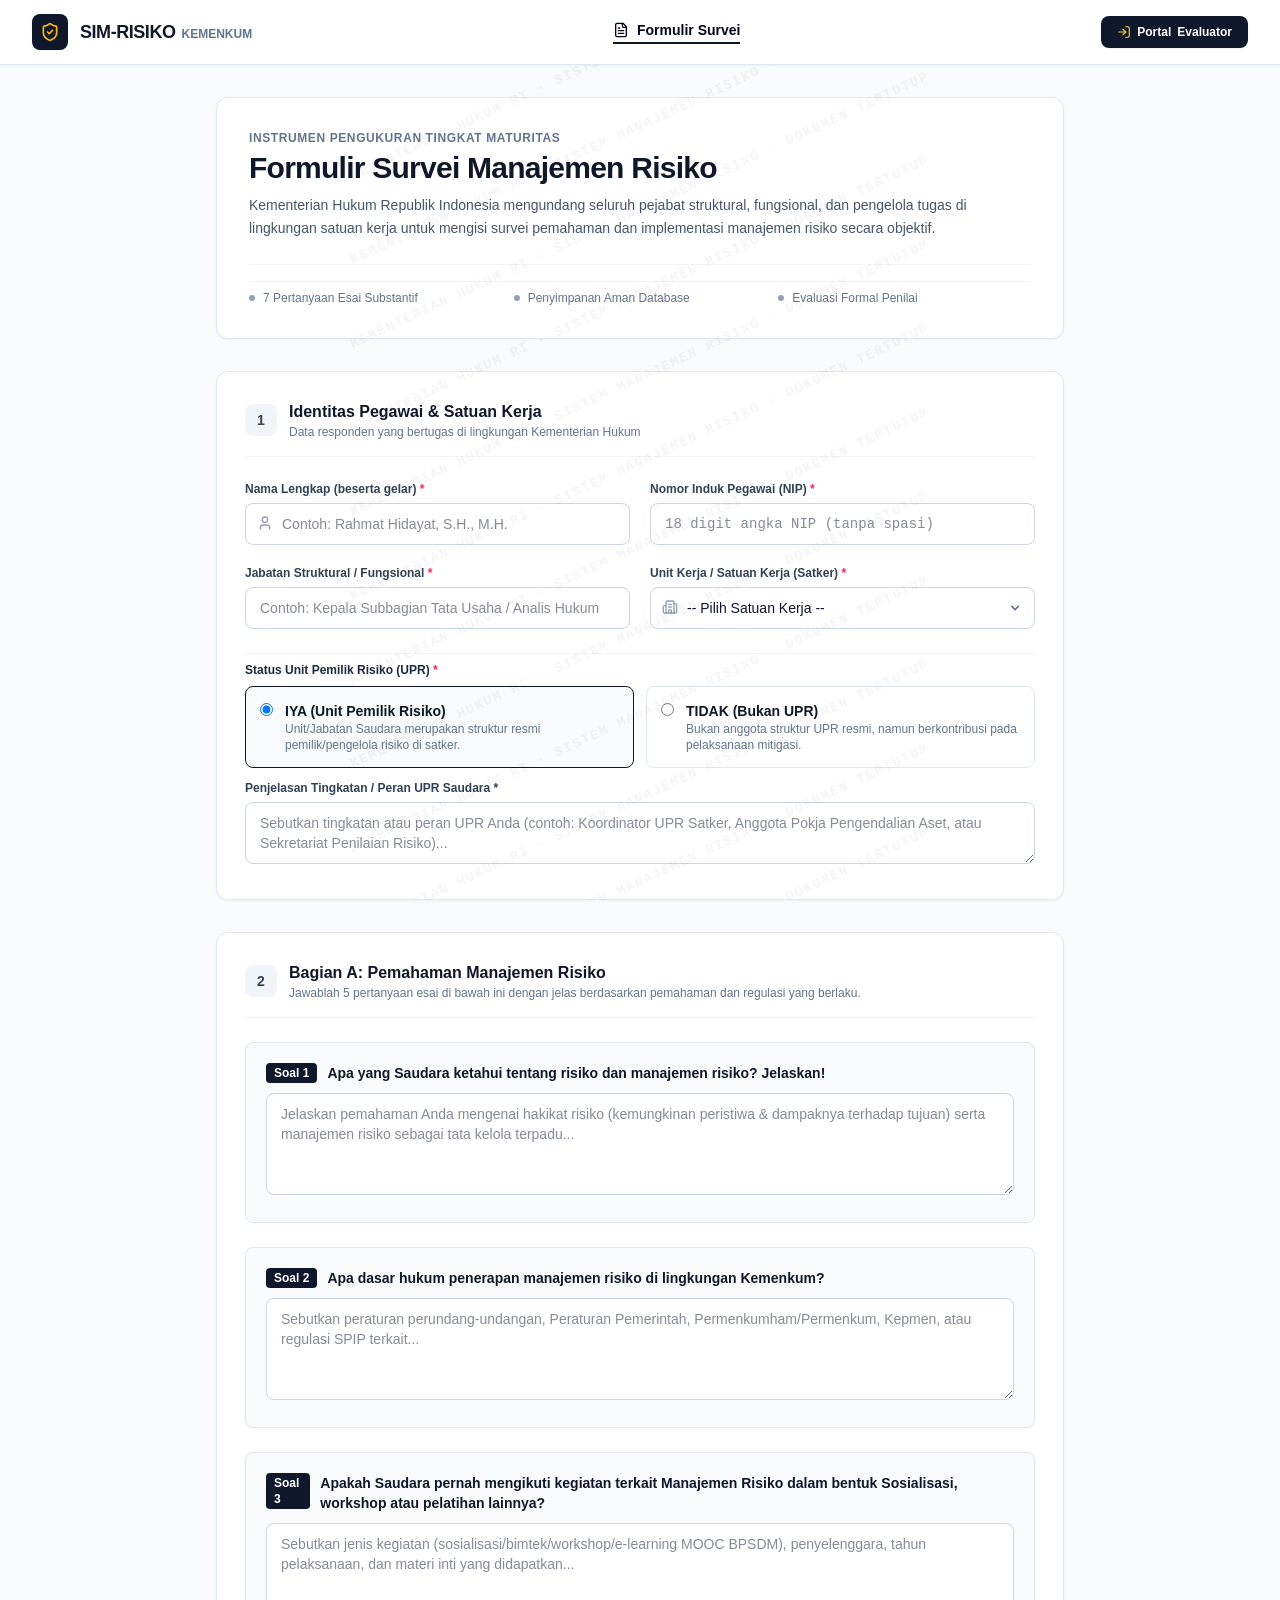
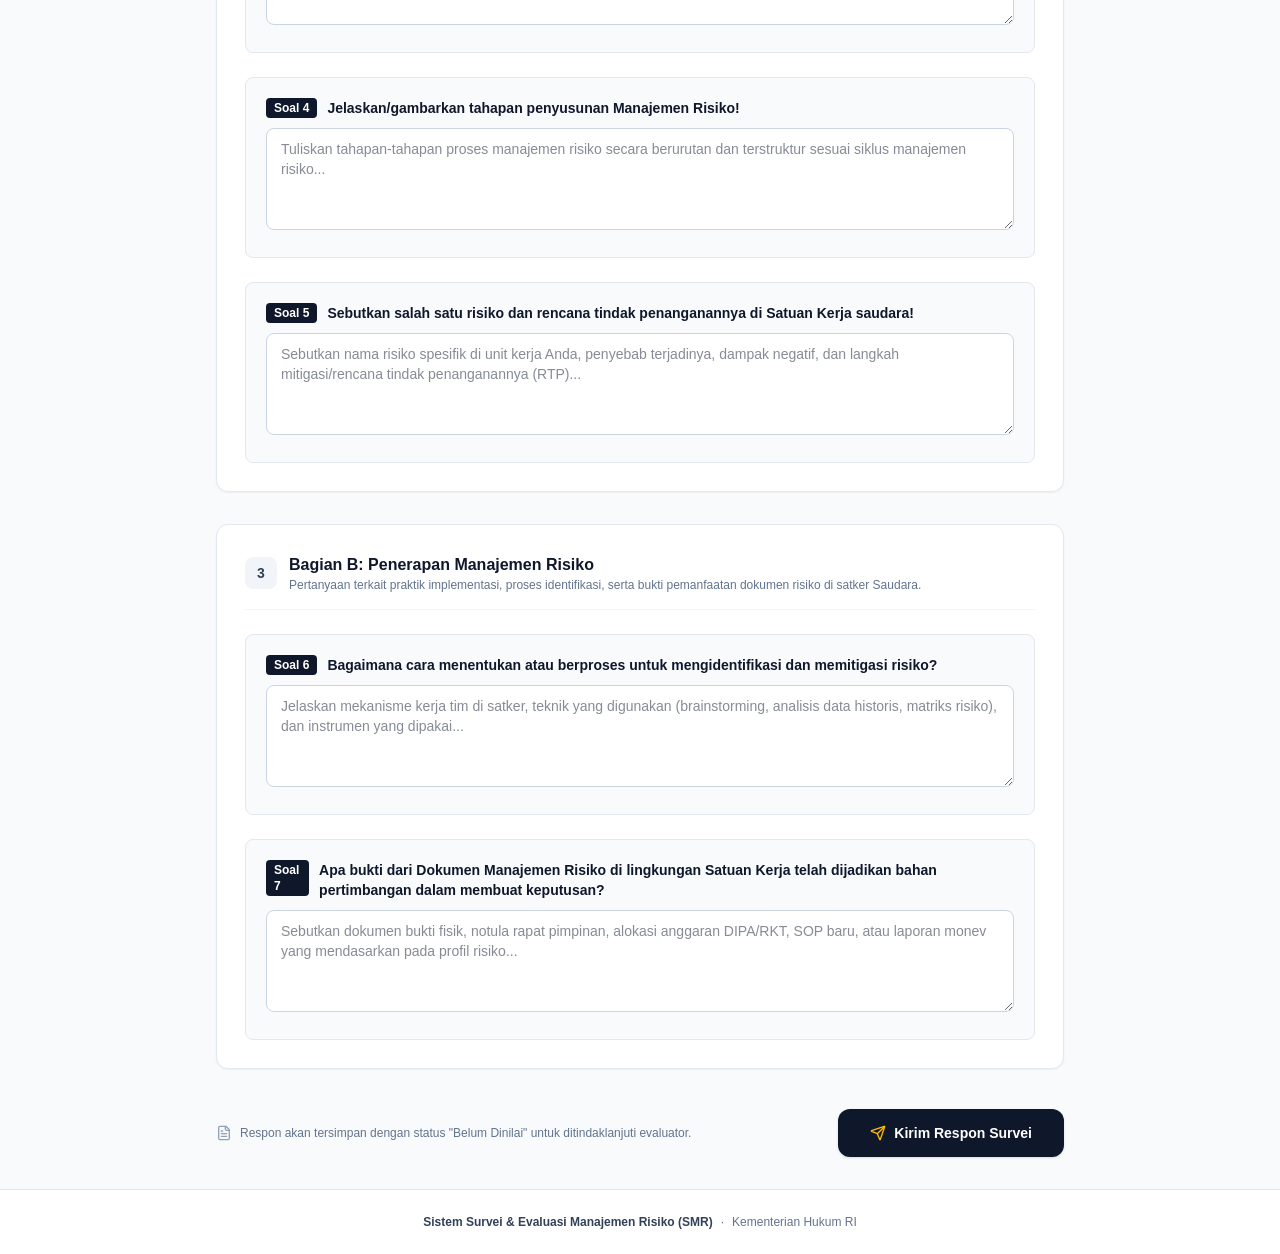
==== docs/index.html @ 7789ac47 "feat(ui): update header details in print report modal Add complete address, telephone, fax, website," ====
<!doctype html>
<html lang="id">
  <head>
    <meta charset="UTF-8" />
    <meta name="viewport" content="width=device-width, initial-scale=1.0" />
    <title>Sistem Survei dan Evaluasi Manajemen Risiko</title>
    <meta name="description" content="Portal survei responden dan lembar kerja evaluasi maturitas manajemen risiko dengan sistem penilaian rubrik terproteksi." />
    <meta property="og:title" content="Sistem Survei dan Evaluasi Manajemen Risiko" />
    <meta property="og:description" content="Portal survei responden dan lembar kerja evaluasi maturitas manajemen risiko dengan sistem penilaian rubrik terproteksi." />
    <meta property="og:type" content="website" />
    <meta name="twitter:card" content="summary_large_image" />
    <link rel="preconnect" href="https://fonts.googleapis.com">
    <link rel="preconnect" href="https://fonts.gstatic.com" crossorigin>
    <link href="https://fonts.googleapis.com/css2?family=Plus+Jakarta+Sans:wght@400;500;600;700;800&family=JetBrains+Mono:wght@400;500;600&display=swap" rel="stylesheet">
    <script type="module" crossorigin src="./assets/index-BEXpN4vc.js"></script>
    <link rel="stylesheet" crossorigin href="./assets/index-D1env1y9.css">
  </head>
  <body class="bg-slate-50 text-slate-800 antialiased font-sans">
    <div id="root"></div>
  </body>
</html>
---- docs/assets/index-D1env1y9.css ----
/*! tailwindcss v4.3.3 | MIT License | https://tailwindcss.com */
@layer properties{@supports (((-webkit-hyphens:none)) and (not (margin-trim:inline))) or ((-moz-orient:inline) and (not (color:rgb(from red r g b)))){*,:before,:after,::backdrop{--tw-rotate-x:initial;--tw-rotate-y:initial;--tw-rotate-z:initial;--tw-skew-x:initial;--tw-skew-y:initial;--tw-space-y-reverse:0;--tw-divide-x-reverse:0;--tw-border-style:solid;--tw-divide-y-reverse:0;--tw-leading:initial;--tw-font-weight:initial;--tw-tracking:initial;--tw-ordinal:initial;--tw-slashed-zero:initial;--tw-numeric-figure:initial;--tw-numeric-spacing:initial;--tw-numeric-fraction:initial;--tw-shadow:0 0 #0000;--tw-shadow-color:initial;--tw-shadow-alpha:100%;--tw-inset-shadow:0 0 #0000;--tw-inset-shadow-color:initial;--tw-inset-shadow-alpha:100%;--tw-ring-color:initial;--tw-ring-shadow:0 0 #0000;--tw-inset-ring-color:initial;--tw-inset-ring-shadow:0 0 #0000;--tw-ring-inset:initial;--tw-ring-offset-width:0px;--tw-ring-offset-color:#fff;--tw-ring-offset-shadow:0 0 #0000;--tw-blur:initial;--tw-brightness:initial;--tw-contrast:initial;--tw-grayscale:initial;--tw-hue-rotate:initial;--tw-invert:initial;--tw-opacity:initial;--tw-saturate:initial;--tw-sepia:initial;--tw-drop-shadow:initial;--tw-drop-shadow-color:initial;--tw-drop-shadow-alpha:100%;--tw-drop-shadow-size:initial;--tw-backdrop-blur:initial;--tw-backdrop-brightness:initial;--tw-backdrop-contrast:initial;--tw-backdrop-grayscale:initial;--tw-backdrop-hue-rotate:initial;--tw-backdrop-invert:initial;--tw-backdrop-opacity:initial;--tw-backdrop-saturate:initial;--tw-backdrop-sepia:initial;--tw-duration:initial}}}@layer theme{:root,:host{--font-sans:-apple-system, BlinkMacSystemFont, "Segoe UI", Roboto, "Helvetica Neue", "Noto Sans", Arial, sans-serif, "Apple Color Emoji", "Segoe UI Emoji", "Segoe UI Symbol", "Noto Color Emoji";--font-mono:ui-monospace, SFMono-Regular, Menlo, Monaco, Consolas, "Liberation Mono", "Courier New", monospace;--color-amber-50:oklch(98.7% .022 95.277);--color-amber-100:oklch(96.2% .059 95.617);--color-amber-200:oklch(92.4% .12 95.746);--color-amber-300:oklch(87.9% .169 91.605);--color-amber-400:oklch(82.8% .189 84.429);--color-amber-500:oklch(76.9% .188 70.08);--color-amber-600:oklch(66.6% .179 58.318);--color-amber-700:oklch(55.5% .163 48.998);--color-amber-800:oklch(47.3% .137 46.201);--color-amber-900:oklch(41.4% .112 45.904);--color-emerald-50:oklch(97.9% .021 166.113);--color-emerald-200:oklch(90.5% .093 164.15);--color-emerald-300:oklch(84.5% .143 164.978);--color-emerald-400:oklch(76.5% .177 163.223);--color-emerald-600:oklch(59.6% .145 163.225);--color-emerald-700:oklch(50.8% .118 165.612);--color-emerald-800:oklch(43.2% .095 166.913);--color-emerald-900:oklch(37.8% .077 168.94);--color-blue-50:oklch(97% .014 254.604);--color-blue-300:oklch(80.9% .105 251.813);--color-blue-700:oklch(48.8% .243 264.376);--color-blue-800:oklch(42.4% .199 265.638);--color-rose-50:oklch(96.9% .015 12.422);--color-rose-100:oklch(94.1% .03 12.58);--color-rose-200:oklch(89.2% .058 10.001);--color-rose-300:oklch(81% .117 11.638);--color-rose-400:oklch(71.2% .194 13.428);--color-rose-500:oklch(64.5% .246 16.439);--color-rose-600:oklch(58.6% .253 17.585);--color-rose-700:oklch(51.4% .222 16.935);--color-rose-800:oklch(45.5% .188 13.697);--color-rose-900:oklch(41% .159 10.272);--color-slate-50:oklch(98.4% .003 247.858);--color-slate-100:oklch(96.8% .007 247.896);--color-slate-200:oklch(92.9% .013 255.508);--color-slate-300:oklch(86.9% .022 252.894);--color-slate-400:oklch(70.4% .04 256.788);--color-slate-500:oklch(55.4% .046 257.417);--color-slate-600:oklch(44.6% .043 257.281);--color-slate-700:oklch(37.2% .044 257.287);--color-slate-800:oklch(27.9% .041 260.031);--color-slate-900:oklch(20.8% .042 265.755);--color-slate-950:oklch(12.9% .042 264.695);--color-white:#fff;--spacing:.25rem;--container-xs:20rem;--container-sm:24rem;--container-md:28rem;--container-3xl:48rem;--container-4xl:56rem;--container-7xl:80rem;--text-xs:.75rem;--text-xs--line-height:calc(1 / .75);--text-sm:.875rem;--text-sm--line-height:calc(1.25 / .875);--text-base:1rem;--text-base--line-height:calc(1.5 / 1);--text-lg:1.125rem;--text-lg--line-height:calc(1.75 / 1.125);--text-xl:1.25rem;--text-xl--line-height:calc(1.75 / 1.25);--text-2xl:1.5rem;--text-2xl--line-height:calc(2 / 1.5);--text-3xl:1.875rem;--text-3xl--line-height:calc(2.25 / 1.875);--font-weight-normal:400;--font-weight-medium:500;--font-weight-semibold:600;--font-weight-bold:700;--font-weight-extrabold:800;--font-weight-black:900;--tracking-tight:-.025em;--tracking-wide:.025em;--tracking-wider:.05em;--tracking-widest:.1em;--leading-snug:1.375;--leading-relaxed:1.625;--radius-md:.375rem;--radius-lg:.5rem;--radius-xl:.75rem;--radius-2xl:1rem;--blur-xs:4px;--blur-sm:8px;--blur-xl:24px;--default-transition-duration:.15s;--default-transition-timing-function:cubic-bezier(.4, 0, .2, 1);--default-font-family:var(--font-sans);--default-mono-font-family:var(--font-mono)}}@layer base{*,:after,:before,::backdrop{box-sizing:border-box;border:0 solid;margin:0;padding:0}::file-selector-button{box-sizing:border-box;border:0 solid;margin:0;padding:0}html,:host{-webkit-text-size-adjust:100%;tab-size:4;line-height:1.5;font-family:var(--default-font-family,-apple-system, BlinkMacSystemFont, "Segoe UI", Roboto, "Helvetica Neue", "Noto Sans", Arial, sans-serif, "Apple Color Emoji", "Segoe UI Emoji", "Segoe UI Symbol", "Noto Color Emoji");font-feature-settings:var(--default-font-feature-settings,normal);font-variation-settings:var(--default-font-variation-settings,normal);-webkit-tap-highlight-color:transparent}hr{height:0;color:inherit;border-top-width:1px}abbr:where([title]){-webkit-text-decoration:underline dotted;text-decoration:underline dotted}h1,h2,h3,h4,h5,h6{font-size:inherit;font-weight:inherit}a{color:inherit;-webkit-text-decoration:inherit;-webkit-text-decoration:inherit;-webkit-text-decoration:inherit;-webkit-text-decoration:inherit;text-decoration:inherit}b,strong{font-weight:bolder}code,kbd,samp,pre{font-family:var(--default-mono-font-family,ui-monospace, SFMono-Regular, Menlo, Monaco, Consolas, "Liberation Mono", "Courier New", monospace);font-feature-settings:var(--default-mono-font-feature-settings,normal);font-variation-settings:var(--default-mono-font-variation-settings,normal);font-size:1em}small{font-size:80%}sub,sup{vertical-align:baseline;font-size:75%;line-height:0;position:relative}sub{bottom:-.25em}sup{top:-.5em}table{text-indent:0;border-color:inherit;border-collapse:collapse}:-moz-focusring:where(:not(iframe)){outline:auto}progress{vertical-align:baseline}summary{display:list-item}ol,ul,menu{list-style:none}img,svg,video,canvas,audio,iframe,embed,object{vertical-align:middle;display:block}img,video{max-width:100%;height:auto}button,input,select,optgroup,textarea{font:inherit;font-feature-settings:inherit;font-variation-settings:inherit;letter-spacing:inherit;color:inherit;opacity:1;background-color:#0000;border-radius:0}::file-selector-button{font:inherit;font-feature-settings:inherit;font-variation-settings:inherit;letter-spacing:inherit;color:inherit;opacity:1;background-color:#0000;border-radius:0}:where(select:is([multiple],[size])) optgroup{font-weight:bolder}:where(select:is([multiple],[size])) optgroup option{padding-inline-start:20px}::file-selector-button{margin-inline-end:4px}::placeholder{opacity:1}@supports (not ((-webkit-appearance:-apple-pay-button))) or (contain-intrinsic-size:1px){::placeholder{color:currentColor}@supports (color:color-mix(in lab, red, red)){::placeholder{color:color-mix(in oklab, currentcolor 50%, transparent)}}}textarea{resize:vertical}::-webkit-search-decoration{-webkit-appearance:none}::-webkit-date-and-time-value{min-height:1lh;text-align:inherit}::-webkit-datetime-edit{display:inline-flex}::-webkit-datetime-edit-fields-wrapper{padding:0}::-webkit-datetime-edit{padding-block:0}::-webkit-datetime-edit-year-field{padding-block:0}::-webkit-datetime-edit-month-field{padding-block:0}::-webkit-datetime-edit-day-field{padding-block:0}::-webkit-datetime-edit-hour-field{padding-block:0}::-webkit-datetime-edit-minute-field{padding-block:0}::-webkit-datetime-edit-second-field{padding-block:0}::-webkit-datetime-edit-millisecond-field{padding-block:0}::-webkit-datetime-edit-meridiem-field{padding-block:0}::-webkit-calendar-picker-indicator{line-height:1}:-moz-ui-invalid{box-shadow:none}button,input:where([type=button],[type=reset],[type=submit]){appearance:button}::file-selector-button{appearance:button}::-webkit-inner-spin-button{height:auto}::-webkit-outer-spin-button{height:auto}[hidden]:where(:not([hidden=until-found])){display:none!important}body{-webkit-user-select:none;user-select:none;font-family:Plus Jakarta Sans,system-ui,-apple-system,sans-serif}.font-mono{font-family:JetBrains Mono,monospace}input,textarea,select{-webkit-user-select:auto;user-select:auto}}@layer components;@layer utilities{.pointer-events-none{pointer-events:none}.visible{visibility:visible}.absolute{position:absolute}.fixed{position:fixed}.relative{position:relative}.static{position:static}.sticky{position:sticky}.inset-0{inset:0}.inset-y-0{inset-block:0}.top-0{top:0}.top-2\.5{top:calc(var(--spacing) * 2.5)}.top-3{top:calc(var(--spacing) * 3)}.top-16{top:calc(var(--spacing) * 16)}.top-20{top:calc(var(--spacing) * 20)}.right-0{right:0}.right-3\.5{right:calc(var(--spacing) * 3.5)}.right-4{right:calc(var(--spacing) * 4)}.left-2\.5{left:calc(var(--spacing) * 2.5)}.left-3{left:calc(var(--spacing) * 3)}.z-10{z-index:10}.z-30{z-index:30}.z-40{z-index:40}.z-50{z-index:50}.col-span-1{grid-column:span 1/span 1}.col-span-2{grid-column:span 2/span 2}.container{width:100%}@media (width>=40rem){.container{max-width:40rem}}@media (width>=48rem){.container{max-width:48rem}}@media (width>=64rem){.container{max-width:64rem}}@media (width>=80rem){.container{max-width:80rem}}@media (width>=96rem){.container{max-width:96rem}}.-mx-2{margin-inline:calc(var(--spacing) * -2)}.mx-1{margin-inline:var(--spacing)}.mx-auto{margin-inline:auto}.my-2{margin-block:calc(var(--spacing) * 2)}.my-4{margin-block:calc(var(--spacing) * 4)}.my-8{margin-block:calc(var(--spacing) * 8)}.mt-0\.5{margin-top:calc(var(--spacing) * .5)}.mt-1{margin-top:var(--spacing)}.mt-2{margin-top:calc(var(--spacing) * 2)}.mt-3{margin-top:calc(var(--spacing) * 3)}.mt-4{margin-top:calc(var(--spacing) * 4)}.mt-auto{margin-top:auto}.mb-0\.5{margin-bottom:calc(var(--spacing) * .5)}.mb-1{margin-bottom:var(--spacing)}.mb-1\.5{margin-bottom:calc(var(--spacing) * 1.5)}.mb-2{margin-bottom:calc(var(--spacing) * 2)}.mb-3{margin-bottom:calc(var(--spacing) * 3)}.mb-4{margin-bottom:calc(var(--spacing) * 4)}.mb-6{margin-bottom:calc(var(--spacing) * 6)}.mb-8{margin-bottom:calc(var(--spacing) * 8)}.ml-auto{margin-left:auto}.line-clamp-4{-webkit-line-clamp:4;-webkit-box-orient:vertical;display:-webkit-box;overflow:hidden}.block{display:block}.contents{display:contents}.flex{display:flex}.grid{display:grid}.hidden{display:none}.inline{display:inline}.inline-block{display:inline-block}.inline-flex{display:inline-flex}.table{display:table}.h-1\.5{height:calc(var(--spacing) * 1.5)}.h-2{height:calc(var(--spacing) * 2)}.h-3{height:calc(var(--spacing) * 3)}.h-3\.5{height:calc(var(--spacing) * 3.5)}.h-4{height:calc(var(--spacing) * 4)}.h-5{height:calc(var(--spacing) * 5)}.h-6{height:calc(var(--spacing) * 6)}.h-7{height:calc(var(--spacing) * 7)}.h-8{height:calc(var(--spacing) * 8)}.h-9{height:calc(var(--spacing) * 9)}.h-10{height:calc(var(--spacing) * 10)}.h-12{height:calc(var(--spacing) * 12)}.h-14{height:calc(var(--spacing) * 14)}.h-16{height:calc(var(--spacing) * 16)}.max-h-\[85vh\]{max-height:85vh}.min-h-screen{min-height:100vh}.w-1\.5{width:calc(var(--spacing) * 1.5)}.w-1\/3{width:33.3333%}.w-2{width:calc(var(--spacing) * 2)}.w-3{width:calc(var(--spacing) * 3)}.w-3\.5{width:calc(var(--spacing) * 3.5)}.w-4{width:calc(var(--spacing) * 4)}.w-5{width:calc(var(--spacing) * 5)}.w-6{width:calc(var(--spacing) * 6)}.w-7{width:calc(var(--spacing) * 7)}.w-8{width:calc(var(--spacing) * 8)}.w-9{width:calc(var(--spacing) * 9)}.w-10{width:calc(var(--spacing) * 10)}.w-12{width:calc(var(--spacing) * 12)}.w-14{width:calc(var(--spacing) * 14)}.w-16{width:calc(var(--spacing) * 16)}.w-64{width:calc(var(--spacing) * 64)}.w-fit{width:fit-content}.w-full{width:100%}.w-px{width:1px}.max-w-3xl{max-width:var(--container-3xl)}.max-w-4xl{max-width:var(--container-4xl)}.max-w-7xl{max-width:var(--container-7xl)}.max-w-md{max-width:var(--container-md)}.max-w-sm{max-width:var(--container-sm)}.max-w-xs{max-width:var(--container-xs)}.min-w-0{min-width:0}.min-w-\[560px\]{min-width:560px}.flex-1{flex:1}.shrink-0{flex-shrink:0}.border-collapse{border-collapse:collapse}.-rotate-25{rotate:-25deg}.transform{transform:var(--tw-rotate-x,) var(--tw-rotate-y,) var(--tw-rotate-z,) var(--tw-skew-x,) var(--tw-skew-y,)}.cursor-not-allowed{cursor:not-allowed}.cursor-pointer{cursor:pointer}.resize{resize:both}.list-inside{list-style-position:inside}.list-disc{list-style-type:disc}.appearance-none{appearance:none}.grid-cols-1{grid-template-columns:repeat(1,minmax(0,1fr))}.grid-cols-2{grid-template-columns:repeat(2,minmax(0,1fr))}.grid-cols-4{grid-template-columns:repeat(4,minmax(0,1fr))}.flex-col{flex-direction:column}.flex-wrap{flex-wrap:wrap}.items-baseline{align-items:baseline}.items-center{align-items:center}.items-start{align-items:flex-start}.items-stretch{align-items:stretch}.justify-around{justify-content:space-around}.justify-between{justify-content:space-between}.justify-center{justify-content:center}.justify-end{justify-content:flex-end}.gap-1{gap:var(--spacing)}.gap-1\.5{gap:calc(var(--spacing) * 1.5)}.gap-2{gap:calc(var(--spacing) * 2)}.gap-2\.5{gap:calc(var(--spacing) * 2.5)}.gap-3{gap:calc(var(--spacing) * 3)}.gap-4{gap:calc(var(--spacing) * 4)}.gap-5{gap:calc(var(--spacing) * 5)}.gap-6{gap:calc(var(--spacing) * 6)}.gap-8{gap:calc(var(--spacing) * 8)}.gap-16{gap:calc(var(--spacing) * 16)}:where(.space-y-1>:not(:last-child)){--tw-space-y-reverse:0;margin-block-start:calc(var(--spacing) * var(--tw-space-y-reverse));margin-block-end:calc(var(--spacing) * calc(1 - var(--tw-space-y-reverse)))}:where(.space-y-1\.5>:not(:last-child)){--tw-space-y-reverse:0;margin-block-start:calc(calc(var(--spacing) * 1.5) * var(--tw-space-y-reverse));margin-block-end:calc(calc(var(--spacing) * 1.5) * calc(1 - var(--tw-space-y-reverse)))}:where(.space-y-2>:not(:last-child)){--tw-space-y-reverse:0;margin-block-start:calc(calc(var(--spacing) * 2) * var(--tw-space-y-reverse));margin-block-end:calc(calc(var(--spacing) * 2) * calc(1 - var(--tw-space-y-reverse)))}:where(.space-y-2\.5>:not(:last-child)){--tw-space-y-reverse:0;margin-block-start:calc(calc(var(--spacing) * 2.5) * var(--tw-space-y-reverse));margin-block-end:calc(calc(var(--spacing) * 2.5) * calc(1 - var(--tw-space-y-reverse)))}:where(.space-y-4>:not(:last-child)){--tw-space-y-reverse:0;margin-block-start:calc(calc(var(--spacing) * 4) * var(--tw-space-y-reverse));margin-block-end:calc(calc(var(--spacing) * 4) * calc(1 - var(--tw-space-y-reverse)))}:where(.space-y-5>:not(:last-child)){--tw-space-y-reverse:0;margin-block-start:calc(calc(var(--spacing) * 5) * var(--tw-space-y-reverse));margin-block-end:calc(calc(var(--spacing) * 5) * calc(1 - var(--tw-space-y-reverse)))}:where(.space-y-6>:not(:last-child)){--tw-space-y-reverse:0;margin-block-start:calc(calc(var(--spacing) * 6) * var(--tw-space-y-reverse));margin-block-end:calc(calc(var(--spacing) * 6) * calc(1 - var(--tw-space-y-reverse)))}:where(.space-y-8>:not(:last-child)){--tw-space-y-reverse:0;margin-block-start:calc(calc(var(--spacing) * 8) * var(--tw-space-y-reverse));margin-block-end:calc(calc(var(--spacing) * 8) * calc(1 - var(--tw-space-y-reverse)))}.gap-x-4{column-gap:calc(var(--spacing) * 4)}.gap-y-2{row-gap:calc(var(--spacing) * 2)}:where(.divide-x>:not(:last-child)){--tw-divide-x-reverse:0;border-inline-style:var(--tw-border-style);border-inline-start-width:calc(1px * var(--tw-divide-x-reverse));border-inline-end-width:calc(1px * calc(1 - var(--tw-divide-x-reverse)))}:where(.divide-y>:not(:last-child)){--tw-divide-y-reverse:0;border-bottom-style:var(--tw-border-style);border-top-style:var(--tw-border-style);border-top-width:calc(1px * var(--tw-divide-y-reverse));border-bottom-width:calc(1px * calc(1 - var(--tw-divide-y-reverse)))}:where(.divide-slate-100>:not(:last-child)){border-color:var(--color-slate-100)}:where(.divide-slate-200>:not(:last-child)){border-color:var(--color-slate-200)}.self-start{align-self:flex-start}.truncate{text-overflow:ellipsis;white-space:nowrap;overflow:hidden}.overflow-hidden{overflow:hidden}.overflow-x-auto{overflow-x:auto}.overflow-y-auto{overflow-y:auto}.rounded{border-radius:.25rem}.rounded-2xl{border-radius:var(--radius-2xl)}.rounded-full{border-radius:2147483647px}.rounded-lg{border-radius:var(--radius-lg)}.rounded-md{border-radius:var(--radius-md)}.rounded-xl{border-radius:var(--radius-xl)}.rounded-t-xl{border-top-left-radius:var(--radius-xl);border-top-right-radius:var(--radius-xl)}.rounded-b-xl{border-bottom-right-radius:var(--radius-xl);border-bottom-left-radius:var(--radius-xl)}.border{border-style:var(--tw-border-style);border-width:1px}.border-2{border-style:var(--tw-border-style);border-width:2px}.border-t{border-top-style:var(--tw-border-style);border-top-width:1px}.border-r{border-right-style:var(--tw-border-style);border-right-width:1px}.border-b{border-bottom-style:var(--tw-border-style);border-bottom-width:1px}.border-b-2{border-bottom-style:var(--tw-border-style);border-bottom-width:2px}.border-dashed{--tw-border-style:dashed;border-style:dashed}.border-amber-200{border-color:var(--color-amber-200)}.border-amber-200\/60{border-color:#fee68599}@supports (color:color-mix(in lab, red, red)){.border-amber-200\/60{border-color:color-mix(in oklab, var(--color-amber-200) 60%, transparent)}}.border-amber-300{border-color:var(--color-amber-300)}.border-blue-300{border-color:var(--color-blue-300)}.border-emerald-200{border-color:var(--color-emerald-200)}.border-emerald-300{border-color:var(--color-emerald-300)}.border-rose-200{border-color:var(--color-rose-200)}.border-rose-300{border-color:var(--color-rose-300)}.border-rose-500\/30{border-color:#ff23574d}@supports (color:color-mix(in lab, red, red)){.border-rose-500\/30{border-color:color-mix(in oklab, var(--color-rose-500) 30%, transparent)}}.border-slate-100{border-color:var(--color-slate-100)}.border-slate-200{border-color:var(--color-slate-200)}.border-slate-200\/60{border-color:#e2e8f099}@supports (color:color-mix(in lab, red, red)){.border-slate-200\/60{border-color:color-mix(in oklab, var(--color-slate-200) 60%, transparent)}}.border-slate-300{border-color:var(--color-slate-300)}.border-slate-700{border-color:var(--color-slate-700)}.border-slate-800{border-color:var(--color-slate-800)}.border-slate-900{border-color:var(--color-slate-900)}.border-transparent{border-color:#0000}.bg-amber-50{background-color:var(--color-amber-50)}.bg-amber-50\/50{background-color:#fffbeb80}@supports (color:color-mix(in lab, red, red)){.bg-amber-50\/50{background-color:color-mix(in oklab, var(--color-amber-50) 50%, transparent)}}.bg-amber-50\/60{background-color:#fffbeb99}@supports (color:color-mix(in lab, red, red)){.bg-amber-50\/60{background-color:color-mix(in oklab, var(--color-amber-50) 60%, transparent)}}.bg-amber-500{background-color:var(--color-amber-500)}.bg-amber-600{background-color:var(--color-amber-600)}.bg-blue-50{background-color:var(--color-blue-50)}.bg-emerald-50{background-color:var(--color-emerald-50)}.bg-emerald-700{background-color:var(--color-emerald-700)}.bg-rose-50{background-color:var(--color-rose-50)}.bg-rose-500\/20{background-color:#ff235733}@supports (color:color-mix(in lab, red, red)){.bg-rose-500\/20{background-color:color-mix(in oklab, var(--color-rose-500) 20%, transparent)}}.bg-rose-600{background-color:var(--color-rose-600)}.bg-slate-50{background-color:var(--color-slate-50)}.bg-slate-50\/50{background-color:#f8fafc80}@supports (color:color-mix(in lab, red, red)){.bg-slate-50\/50{background-color:color-mix(in oklab, var(--color-slate-50) 50%, transparent)}}.bg-slate-100{background-color:var(--color-slate-100)}.bg-slate-200{background-color:var(--color-slate-200)}.bg-slate-400{background-color:var(--color-slate-400)}.bg-slate-800{background-color:var(--color-slate-800)}.bg-slate-900{background-color:var(--color-slate-900)}.bg-slate-950\/60{background-color:#02061899}@supports (color:color-mix(in lab, red, red)){.bg-slate-950\/60{background-color:color-mix(in oklab, var(--color-slate-950) 60%, transparent)}}.bg-slate-950\/70{background-color:#020618b3}@supports (color:color-mix(in lab, red, red)){.bg-slate-950\/70{background-color:color-mix(in oklab, var(--color-slate-950) 70%, transparent)}}.bg-slate-950\/80{background-color:#020618cc}@supports (color:color-mix(in lab, red, red)){.bg-slate-950\/80{background-color:color-mix(in oklab, var(--color-slate-950) 80%, transparent)}}.bg-white{background-color:var(--color-white)}.bg-white\/95{background-color:#fffffff2}@supports (color:color-mix(in lab, red, red)){.bg-white\/95{background-color:color-mix(in oklab, var(--color-white) 95%, transparent)}}.fill-current{fill:currentColor}.p-0\.5{padding:calc(var(--spacing) * .5)}.p-1{padding:var(--spacing)}.p-1\.5{padding:calc(var(--spacing) * 1.5)}.p-2{padding:calc(var(--spacing) * 2)}.p-2\.5{padding:calc(var(--spacing) * 2.5)}.p-3{padding:calc(var(--spacing) * 3)}.p-3\.5{padding:calc(var(--spacing) * 3.5)}.p-4{padding:calc(var(--spacing) * 4)}.p-5{padding:calc(var(--spacing) * 5)}.p-6{padding:calc(var(--spacing) * 6)}.p-7{padding:calc(var(--spacing) * 7)}.p-8{padding:calc(var(--spacing) * 8)}.px-2{padding-inline:calc(var(--spacing) * 2)}.px-2\.5{padding-inline:calc(var(--spacing) * 2.5)}.px-3{padding-inline:calc(var(--spacing) * 3)}.px-3\.5{padding-inline:calc(var(--spacing) * 3.5)}.px-4{padding-inline:calc(var(--spacing) * 4)}.px-5{padding-inline:calc(var(--spacing) * 5)}.px-6{padding-inline:calc(var(--spacing) * 6)}.px-8{padding-inline:calc(var(--spacing) * 8)}.py-0\.5{padding-block:calc(var(--spacing) * .5)}.py-1{padding-block:var(--spacing)}.py-1\.5{padding-block:calc(var(--spacing) * 1.5)}.py-2{padding-block:calc(var(--spacing) * 2)}.py-2\.5{padding-block:calc(var(--spacing) * 2.5)}.py-3{padding-block:calc(var(--spacing) * 3)}.py-3\.5{padding-block:calc(var(--spacing) * 3.5)}.py-4{padding-block:calc(var(--spacing) * 4)}.py-5{padding-block:calc(var(--spacing) * 5)}.py-6{padding-block:calc(var(--spacing) * 6)}.py-8{padding-block:calc(var(--spacing) * 8)}.py-12{padding-block:calc(var(--spacing) * 12)}.pt-1{padding-top:var(--spacing)}.pt-2{padding-top:calc(var(--spacing) * 2)}.pt-2\.5{padding-top:calc(var(--spacing) * 2.5)}.pt-3{padding-top:calc(var(--spacing) * 3)}.pt-4{padding-top:calc(var(--spacing) * 4)}.pt-6{padding-top:calc(var(--spacing) * 6)}.pr-3\.5{padding-right:calc(var(--spacing) * 3.5)}.pr-4{padding-right:calc(var(--spacing) * 4)}.pr-7{padding-right:calc(var(--spacing) * 7)}.pb-0\.5{padding-bottom:calc(var(--spacing) * .5)}.pb-1{padding-bottom:var(--spacing)}.pb-2{padding-bottom:calc(var(--spacing) * 2)}.pb-3{padding-bottom:calc(var(--spacing) * 3)}.pb-4{padding-bottom:calc(var(--spacing) * 4)}.pb-6{padding-bottom:calc(var(--spacing) * 6)}.pl-1{padding-left:var(--spacing)}.pl-8{padding-left:calc(var(--spacing) * 8)}.pl-9{padding-left:calc(var(--spacing) * 9)}.text-center{text-align:center}.text-left{text-align:left}.text-right{text-align:right}.align-top{vertical-align:top}.font-mono{font-family:var(--font-mono)}.font-sans{font-family:var(--font-sans)}.text-2xl{font-size:var(--text-2xl);line-height:var(--tw-leading,var(--text-2xl--line-height))}.text-base{font-size:var(--text-base);line-height:var(--tw-leading,var(--text-base--line-height))}.text-lg{font-size:var(--text-lg);line-height:var(--tw-leading,var(--text-lg--line-height))}.text-sm{font-size:var(--text-sm);line-height:var(--tw-leading,var(--text-sm--line-height))}.text-xl{font-size:var(--text-xl);line-height:var(--tw-leading,var(--text-xl--line-height))}.text-xs{font-size:var(--text-xs);line-height:var(--tw-leading,var(--text-xs--line-height))}.text-\[8px\]{font-size:8px}.text-\[9px\]{font-size:9px}.text-\[10px\]{font-size:10px}.text-\[11px\]{font-size:11px}.leading-relaxed{--tw-leading:var(--leading-relaxed);line-height:var(--leading-relaxed)}.leading-snug{--tw-leading:var(--leading-snug);line-height:var(--leading-snug)}.font-black{--tw-font-weight:var(--font-weight-black);font-weight:var(--font-weight-black)}.font-bold{--tw-font-weight:var(--font-weight-bold);font-weight:var(--font-weight-bold)}.font-extrabold{--tw-font-weight:var(--font-weight-extrabold);font-weight:var(--font-weight-extrabold)}.font-medium{--tw-font-weight:var(--font-weight-medium);font-weight:var(--font-weight-medium)}.font-normal{--tw-font-weight:var(--font-weight-normal);font-weight:var(--font-weight-normal)}.font-semibold{--tw-font-weight:var(--font-weight-semibold);font-weight:var(--font-weight-semibold)}.tracking-tight{--tw-tracking:var(--tracking-tight);letter-spacing:var(--tracking-tight)}.tracking-wide{--tw-tracking:var(--tracking-wide);letter-spacing:var(--tracking-wide)}.tracking-wider{--tw-tracking:var(--tracking-wider);letter-spacing:var(--tracking-wider)}.tracking-widest{--tw-tracking:var(--tracking-widest);letter-spacing:var(--tracking-widest)}.break-words{overflow-wrap:break-word}.break-all{word-break:break-all}.whitespace-nowrap{white-space:nowrap}.whitespace-pre-line{white-space:pre-line}.text-amber-300{color:var(--color-amber-300)}.text-amber-400{color:var(--color-amber-400)}.text-amber-600{color:var(--color-amber-600)}.text-amber-700{color:var(--color-amber-700)}.text-amber-800{color:var(--color-amber-800)}.text-amber-900{color:var(--color-amber-900)}.text-blue-700{color:var(--color-blue-700)}.text-blue-800{color:var(--color-blue-800)}.text-emerald-400{color:var(--color-emerald-400)}.text-emerald-600{color:var(--color-emerald-600)}.text-emerald-700{color:var(--color-emerald-700)}.text-emerald-800{color:var(--color-emerald-800)}.text-emerald-900{color:var(--color-emerald-900)}.text-rose-400{color:var(--color-rose-400)}.text-rose-500{color:var(--color-rose-500)}.text-rose-600{color:var(--color-rose-600)}.text-rose-700{color:var(--color-rose-700)}.text-rose-800{color:var(--color-rose-800)}.text-rose-900{color:var(--color-rose-900)}.text-slate-200{color:var(--color-slate-200)}.text-slate-300{color:var(--color-slate-300)}.text-slate-400{color:var(--color-slate-400)}.text-slate-500{color:var(--color-slate-500)}.text-slate-600{color:var(--color-slate-600)}.text-slate-700{color:var(--color-slate-700)}.text-slate-800{color:var(--color-slate-800)}.text-slate-900{color:var(--color-slate-900)}.text-slate-950{color:var(--color-slate-950)}.text-white{color:var(--color-white)}.lowercase{text-transform:lowercase}.uppercase{text-transform:uppercase}.italic{font-style:italic}.tabular-nums{--tw-numeric-spacing:tabular-nums;font-variant-numeric:var(--tw-ordinal,) var(--tw-slashed-zero,) var(--tw-numeric-figure,) var(--tw-numeric-spacing,) var(--tw-numeric-fraction,)}.underline{text-decoration-line:underline}.decoration-1{text-decoration-thickness:1px}.antialiased{-webkit-font-smoothing:antialiased;-moz-osx-font-smoothing:grayscale}.opacity-\[0\.035\]{opacity:.035}.shadow-2xl{--tw-shadow:0 25px 50px -12px var(--tw-shadow-color,#00000040);box-shadow:var(--tw-inset-shadow), var(--tw-inset-ring-shadow), var(--tw-ring-offset-shadow), var(--tw-ring-shadow), var(--tw-shadow)}.shadow-lg{--tw-shadow:0 10px 15px -3px var(--tw-shadow-color,#0000001a), 0 4px 6px -4px var(--tw-shadow-color,#0000001a);box-shadow:var(--tw-inset-shadow), var(--tw-inset-ring-shadow), var(--tw-ring-offset-shadow), var(--tw-ring-shadow), var(--tw-shadow)}.shadow-sm{--tw-shadow:0 1px 3px 0 var(--tw-shadow-color,#0000001a), 0 1px 2px -1px var(--tw-shadow-color,#0000001a);box-shadow:var(--tw-inset-shadow), var(--tw-inset-ring-shadow), var(--tw-ring-offset-shadow), var(--tw-ring-shadow), var(--tw-shadow)}.shadow-xl{--tw-shadow:0 20px 25px -5px var(--tw-shadow-color,#0000001a), 0 8px 10px -6px var(--tw-shadow-color,#0000001a);box-shadow:var(--tw-inset-shadow), var(--tw-inset-ring-shadow), var(--tw-ring-offset-shadow), var(--tw-ring-shadow), var(--tw-shadow)}.shadow-xs{--tw-shadow:0 1px 2px 0 var(--tw-shadow-color,#0000000d);box-shadow:var(--tw-inset-shadow), var(--tw-inset-ring-shadow), var(--tw-ring-offset-shadow), var(--tw-ring-shadow), var(--tw-shadow)}.blur{--tw-blur:blur(8px);filter:var(--tw-blur,) var(--tw-brightness,) var(--tw-contrast,) var(--tw-grayscale,) var(--tw-hue-rotate,) var(--tw-invert,) var(--tw-saturate,) var(--tw-sepia,) var(--tw-drop-shadow,)}.filter{filter:var(--tw-blur,) var(--tw-brightness,) var(--tw-contrast,) var(--tw-grayscale,) var(--tw-hue-rotate,) var(--tw-invert,) var(--tw-saturate,) var(--tw-sepia,) var(--tw-drop-shadow,)}.filter\!{filter:var(--tw-blur,) var(--tw-brightness,) var(--tw-contrast,) var(--tw-grayscale,) var(--tw-hue-rotate,) var(--tw-invert,) var(--tw-saturate,) var(--tw-sepia,) var(--tw-drop-shadow,)!important}.backdrop-blur-sm{--tw-backdrop-blur:blur(var(--blur-sm));-webkit-backdrop-filter:var(--tw-backdrop-blur,) var(--tw-backdrop-brightness,) var(--tw-backdrop-contrast,) var(--tw-backdrop-grayscale,) var(--tw-backdrop-hue-rotate,) var(--tw-backdrop-invert,) var(--tw-backdrop-opacity,) var(--tw-backdrop-saturate,) var(--tw-backdrop-sepia,);backdrop-filter:var(--tw-backdrop-blur,) var(--tw-backdrop-brightness,) var(--tw-backdrop-contrast,) var(--tw-backdrop-grayscale,) var(--tw-backdrop-hue-rotate,) var(--tw-backdrop-invert,) var(--tw-backdrop-opacity,) var(--tw-backdrop-saturate,) var(--tw-backdrop-sepia,)}.backdrop-blur-xl{--tw-backdrop-blur:blur(var(--blur-xl));-webkit-backdrop-filter:var(--tw-backdrop-blur,) var(--tw-backdrop-brightness,) var(--tw-backdrop-contrast,) var(--tw-backdrop-grayscale,) var(--tw-backdrop-hue-rotate,) var(--tw-backdrop-invert,) var(--tw-backdrop-opacity,) var(--tw-backdrop-saturate,) var(--tw-backdrop-sepia,);backdrop-filter:var(--tw-backdrop-blur,) var(--tw-backdrop-brightness,) var(--tw-backdrop-contrast,) var(--tw-backdrop-grayscale,) var(--tw-backdrop-hue-rotate,) var(--tw-backdrop-invert,) var(--tw-backdrop-opacity,) var(--tw-backdrop-saturate,) var(--tw-backdrop-sepia,)}.backdrop-blur-xs{--tw-backdrop-blur:blur(var(--blur-xs));-webkit-backdrop-filter:var(--tw-backdrop-blur,) var(--tw-backdrop-brightness,) var(--tw-backdrop-contrast,) var(--tw-backdrop-grayscale,) var(--tw-backdrop-hue-rotate,) var(--tw-backdrop-invert,) var(--tw-backdrop-opacity,) var(--tw-backdrop-saturate,) var(--tw-backdrop-sepia,);backdrop-filter:var(--tw-backdrop-blur,) var(--tw-backdrop-brightness,) var(--tw-backdrop-contrast,) var(--tw-backdrop-grayscale,) var(--tw-backdrop-hue-rotate,) var(--tw-backdrop-invert,) var(--tw-backdrop-opacity,) var(--tw-backdrop-saturate,) var(--tw-backdrop-sepia,)}.transition{transition-property:color,background-color,border-color,outline-color,text-decoration-color,fill,stroke,--tw-gradient-from,--tw-gradient-via,--tw-gradient-to,opacity,box-shadow,transform,translate,scale,rotate,filter,-webkit-backdrop-filter,backdrop-filter,display,content-visibility,overlay,pointer-events;transition-timing-function:var(--tw-ease,var(--default-transition-timing-function));transition-duration:var(--tw-duration,var(--default-transition-duration))}.transition-all{transition-property:all;transition-timing-function:var(--tw-ease,var(--default-transition-timing-function));transition-duration:var(--tw-duration,var(--default-transition-duration))}.transition-colors{transition-property:color,background-color,border-color,outline-color,text-decoration-color,fill,stroke,--tw-gradient-from,--tw-gradient-via,--tw-gradient-to;transition-timing-function:var(--tw-ease,var(--default-transition-timing-function));transition-duration:var(--tw-duration,var(--default-transition-duration))}.transition-opacity{transition-property:opacity;transition-timing-function:var(--tw-ease,var(--default-transition-timing-function));transition-duration:var(--tw-duration,var(--default-transition-duration))}.duration-150{--tw-duration:.15s;transition-duration:.15s}.duration-200{--tw-duration:.2s;transition-duration:.2s}.select-none{-webkit-user-select:none;user-select:none}@media (hover:hover){.hover\:border-rose-200:hover{border-color:var(--color-rose-200)}.hover\:border-slate-300:hover{border-color:var(--color-slate-300)}.hover\:bg-amber-100:hover{background-color:var(--color-amber-100)}.hover\:bg-amber-600:hover{background-color:var(--color-amber-600)}.hover\:bg-emerald-800:hover{background-color:var(--color-emerald-800)}.hover\:bg-rose-50:hover{background-color:var(--color-rose-50)}.hover\:bg-rose-100:hover{background-color:var(--color-rose-100)}.hover\:bg-rose-700:hover{background-color:var(--color-rose-700)}.hover\:bg-slate-50:hover{background-color:var(--color-slate-50)}.hover\:bg-slate-50\/80:hover{background-color:#f8fafccc}@supports (color:color-mix(in lab, red, red)){.hover\:bg-slate-50\/80:hover{background-color:color-mix(in oklab, var(--color-slate-50) 80%, transparent)}}.hover\:bg-slate-100:hover{background-color:var(--color-slate-100)}.hover\:bg-slate-200:hover{background-color:var(--color-slate-200)}.hover\:bg-slate-300:hover{background-color:var(--color-slate-300)}.hover\:bg-slate-700:hover{background-color:var(--color-slate-700)}.hover\:bg-slate-800:hover{background-color:var(--color-slate-800)}.hover\:text-emerald-900:hover{color:var(--color-emerald-900)}.hover\:text-rose-600:hover{color:var(--color-rose-600)}.hover\:text-slate-600:hover{color:var(--color-slate-600)}.hover\:text-slate-700:hover{color:var(--color-slate-700)}.hover\:text-slate-800:hover{color:var(--color-slate-800)}.hover\:text-slate-900:hover{color:var(--color-slate-900)}.hover\:text-white:hover{color:var(--color-white)}.hover\:opacity-90:hover{opacity:.9}.hover\:shadow-md:hover{--tw-shadow:0 4px 6px -1px var(--tw-shadow-color,#0000001a), 0 2px 4px -2px var(--tw-shadow-color,#0000001a);box-shadow:var(--tw-inset-shadow), var(--tw-inset-ring-shadow), var(--tw-ring-offset-shadow), var(--tw-ring-shadow), var(--tw-shadow)}}.focus\:bg-white:focus{background-color:var(--color-white)}.focus\:ring-1:focus{--tw-ring-shadow:var(--tw-ring-inset,) 0 0 0 calc(1px + var(--tw-ring-offset-width)) var(--tw-ring-color,currentcolor);box-shadow:var(--tw-inset-shadow), var(--tw-inset-ring-shadow), var(--tw-ring-offset-shadow), var(--tw-ring-shadow), var(--tw-shadow)}.focus\:ring-2:focus{--tw-ring-shadow:var(--tw-ring-inset,) 0 0 0 calc(2px + var(--tw-ring-offset-width)) var(--tw-ring-color,currentcolor);box-shadow:var(--tw-inset-shadow), var(--tw-inset-ring-shadow), var(--tw-ring-offset-shadow), var(--tw-ring-shadow), var(--tw-shadow)}.focus\:ring-slate-900:focus{--tw-ring-color:var(--color-slate-900)}.focus\:outline-hidden:focus{--tw-outline-style:none;outline-style:none}@media (forced-colors:active){.focus\:outline-hidden:focus{outline-offset:2px;outline:2px solid #0000}}@media (width>=40rem){.sm\:right-8{right:calc(var(--spacing) * 8)}.sm\:col-span-2{grid-column:span 2/span 2}.sm\:mx-0{margin-inline:0}.sm\:my-6{margin-block:calc(var(--spacing) * 6)}.sm\:mt-0{margin-top:0}.sm\:ml-0{margin-left:0}.sm\:block{display:block}.sm\:hidden{display:none}.sm\:inline{display:inline}.sm\:inline-block{display:inline-block}.sm\:h-4\.5{height:calc(var(--spacing) * 4.5)}.sm\:h-8{height:calc(var(--spacing) * 8)}.sm\:h-11{height:calc(var(--spacing) * 11)}.sm\:h-14{height:calc(var(--spacing) * 14)}.sm\:h-16{height:calc(var(--spacing) * 16)}.sm\:w-4\.5{width:calc(var(--spacing) * 4.5)}.sm\:w-8{width:calc(var(--spacing) * 8)}.sm\:w-11{width:calc(var(--spacing) * 11)}.sm\:w-80{width:calc(var(--spacing) * 80)}.sm\:w-auto{width:auto}.sm\:max-w-sm{max-width:var(--container-sm)}.sm\:max-w-xs{max-width:var(--container-xs)}.sm\:min-w-full{min-width:100%}.sm\:flex-initial{flex:0 auto}.sm\:grid-cols-2{grid-template-columns:repeat(2,minmax(0,1fr))}.sm\:grid-cols-3{grid-template-columns:repeat(3,minmax(0,1fr))}.sm\:grid-cols-4{grid-template-columns:repeat(4,minmax(0,1fr))}.sm\:flex-row{flex-direction:row}.sm\:items-center{align-items:center}.sm\:gap-1\.5{gap:calc(var(--spacing) * 1.5)}.sm\:gap-2\.5{gap:calc(var(--spacing) * 2.5)}.sm\:gap-3{gap:calc(var(--spacing) * 3)}.sm\:gap-4{gap:calc(var(--spacing) * 4)}.sm\:gap-6{gap:calc(var(--spacing) * 6)}.sm\:gap-8{gap:calc(var(--spacing) * 8)}:where(.sm\:divide-x>:not(:last-child)){--tw-divide-x-reverse:0;border-inline-style:var(--tw-border-style);border-inline-start-width:calc(1px * var(--tw-divide-x-reverse));border-inline-end-width:calc(1px * calc(1 - var(--tw-divide-x-reverse)))}:where(.sm\:divide-y-0>:not(:last-child)){--tw-divide-y-reverse:0;border-bottom-style:var(--tw-border-style);border-top-style:var(--tw-border-style);border-top-width:calc(0px * var(--tw-divide-y-reverse));border-bottom-width:calc(0px * calc(1 - var(--tw-divide-y-reverse)))}.sm\:p-2\.5{padding:calc(var(--spacing) * 2.5)}.sm\:p-4{padding:calc(var(--spacing) * 4)}.sm\:p-5{padding:calc(var(--spacing) * 5)}.sm\:p-6{padding:calc(var(--spacing) * 6)}.sm\:p-7{padding:calc(var(--spacing) * 7)}.sm\:p-8{padding:calc(var(--spacing) * 8)}.sm\:p-12{padding:calc(var(--spacing) * 12)}.sm\:px-3{padding-inline:calc(var(--spacing) * 3)}.sm\:px-4{padding-inline:calc(var(--spacing) * 4)}.sm\:px-5{padding-inline:calc(var(--spacing) * 5)}.sm\:px-6{padding-inline:calc(var(--spacing) * 6)}.sm\:py-2{padding-block:calc(var(--spacing) * 2)}.sm\:py-4{padding-block:calc(var(--spacing) * 4)}.sm\:pt-0{padding-top:0}.sm\:text-left{text-align:left}.sm\:text-2xl{font-size:var(--text-2xl);line-height:var(--tw-leading,var(--text-2xl--line-height))}.sm\:text-3xl{font-size:var(--text-3xl);line-height:var(--tw-leading,var(--text-3xl--line-height))}.sm\:text-base{font-size:var(--text-base);line-height:var(--tw-leading,var(--text-base--line-height))}.sm\:text-lg{font-size:var(--text-lg);line-height:var(--tw-leading,var(--text-lg--line-height))}.sm\:text-sm{font-size:var(--text-sm);line-height:var(--tw-leading,var(--text-sm--line-height))}.sm\:text-xl{font-size:var(--text-xl);line-height:var(--tw-leading,var(--text-xl--line-height))}.sm\:text-xs{font-size:var(--text-xs);line-height:var(--tw-leading,var(--text-xs--line-height))}.sm\:text-\[10px\]{font-size:10px}.sm\:text-\[11px\]{font-size:11px}}@media (width>=48rem){.md\:flex{display:flex}.md\:hidden{display:none}.md\:h-5{height:calc(var(--spacing) * 5)}.md\:h-9{height:calc(var(--spacing) * 9)}.md\:w-5{width:calc(var(--spacing) * 5)}.md\:w-9{width:calc(var(--spacing) * 9)}.md\:grid-cols-2{grid-template-columns:repeat(2,minmax(0,1fr))}.md\:flex-row{flex-direction:row}.md\:items-center{align-items:center}.md\:gap-8{gap:calc(var(--spacing) * 8)}.md\:p-10{padding:calc(var(--spacing) * 10)}.md\:text-base{font-size:var(--text-base);line-height:var(--tw-leading,var(--text-base--line-height))}.md\:text-lg{font-size:var(--text-lg);line-height:var(--tw-leading,var(--text-lg--line-height))}}@media (width>=64rem){.lg\:col-span-1{grid-column:span 1/span 1}.lg\:inline-block{display:inline-block}.lg\:grid-cols-2{grid-template-columns:repeat(2,minmax(0,1fr))}.lg\:grid-cols-3{grid-template-columns:repeat(3,minmax(0,1fr))}.lg\:grid-cols-4{grid-template-columns:repeat(4,minmax(0,1fr))}.lg\:flex-row{flex-direction:row}.lg\:items-center{align-items:center}.lg\:gap-6{gap:calc(var(--spacing) * 6)}.lg\:self-auto{align-self:auto}.lg\:border-t-0{border-top-style:var(--tw-border-style);border-top-width:0}.lg\:border-l{border-left-style:var(--tw-border-style);border-left-width:1px}.lg\:px-8{padding-inline:calc(var(--spacing) * 8)}.lg\:pt-0{padding-top:0}.lg\:pl-6{padding-left:calc(var(--spacing) * 6)}}@media (width>=80rem){.xl\:inline{display:inline}}@media print{.print\:static{position:static}.print\:col-span-2{grid-column:span 2/span 2}.print\:my-0{margin-block:0}.print\:max-h-none{max-height:none}.print\:w-\[6\%\]{width:6%}.print\:w-\[12\%\]{width:12%}.print\:w-\[36\%\]{width:36%}.print\:w-\[46\%\]{width:46%}.print\:w-full{width:100%}.print\:max-w-none{max-width:none}.print\:table-fixed{table-layout:fixed}.print\:grid-cols-2{grid-template-columns:repeat(2,minmax(0,1fr))}.print\:grid-cols-4{grid-template-columns:repeat(4,minmax(0,1fr))}:where(.print\:divide-x>:not(:last-child)){--tw-divide-x-reverse:0;border-inline-style:var(--tw-border-style);border-inline-start-width:calc(1px * var(--tw-divide-x-reverse));border-inline-end-width:calc(1px * calc(1 - var(--tw-divide-x-reverse)))}.print\:overflow-visible{overflow:visible}.print\:border-none{--tw-border-style:none;border-style:none}.print\:bg-transparent{background-color:#0000}.print\:bg-white{background-color:var(--color-white)}.print\:p-0{padding:0}.print\:shadow-none{--tw-shadow:0 0 #0000;box-shadow:var(--tw-inset-shadow), var(--tw-inset-ring-shadow), var(--tw-ring-offset-shadow), var(--tw-ring-shadow), var(--tw-shadow)}}}@media print{@page{size:A4 portrait;margin:8mm 10mm}.no-print,header,nav,button,.print-hide{display:none!important}body{color:#000!important;-webkit-print-color-adjust:exact!important;print-color-adjust:exact!important;background:#fff!important;margin:0!important;padding:0!important;font-size:10pt!important;line-height:1.35!important}.print-only{display:block!important}.print-container{width:100%!important;max-width:100%!important;box-shadow:none!important;border:none!important;max-height:none!important;margin:0!important;padding:0!important;overflow:visible!important}table{table-layout:fixed!important;width:100%!important;max-width:100%!important}th,td{word-break:break-word!important;overflow-wrap:break-word!important}.print-break-inside-avoid{break-inside:avoid!important;page-break-inside:avoid!important}.print-break-after{page-break-after:always!important;break-after:page!important}}.print-only{display:none}@property --tw-rotate-x{syntax:"*";inherits:false}@property --tw-rotate-y{syntax:"*";inherits:false}@property --tw-rotate-z{syntax:"*";inherits:false}@property --tw-skew-x{syntax:"*";inherits:false}@property --tw-skew-y{syntax:"*";inherits:false}@property --tw-space-y-reverse{syntax:"*";inherits:false;initial-value:0}@property --tw-divide-x-reverse{syntax:"*";inherits:false;initial-value:0}@property --tw-border-style{syntax:"*";inherits:false;initial-value:solid}@property --tw-divide-y-reverse{syntax:"*";inherits:false;initial-value:0}@property --tw-leading{syntax:"*";inherits:false}@property --tw-font-weight{syntax:"*";inherits:false}@property --tw-tracking{syntax:"*";inherits:false}@property --tw-ordinal{syntax:"*";inherits:false}@property --tw-slashed-zero{syntax:"*";inherits:false}@property --tw-numeric-figure{syntax:"*";inherits:false}@property --tw-numeric-spacing{syntax:"*";inherits:false}@property --tw-numeric-fraction{syntax:"*";inherits:false}@property --tw-shadow{syntax:"*";inherits:false;initial-value:0 0 #0000}@property --tw-shadow-color{syntax:"*";inherits:false}@property --tw-shadow-alpha{syntax:"<percentage>";inherits:false;initial-value:100%}@property --tw-inset-shadow{syntax:"*";inherits:false;initial-value:0 0 #0000}@property --tw-inset-shadow-color{syntax:"*";inherits:false}@property --tw-inset-shadow-alpha{syntax:"<percentage>";inherits:false;initial-value:100%}@property --tw-ring-color{syntax:"*";inherits:false}@property --tw-ring-shadow{syntax:"*";inherits:false;initial-value:0 0 #0000}@property --tw-inset-ring-color{syntax:"*";inherits:false}@property --tw-inset-ring-shadow{syntax:"*";inherits:false;initial-value:0 0 #0000}@property --tw-ring-inset{syntax:"*";inherits:false}@property --tw-ring-offset-width{syntax:"<length>";inherits:false;initial-value:0}@property --tw-ring-offset-color{syntax:"*";inherits:false;initial-value:#fff}@property --tw-ring-offset-shadow{syntax:"*";inherits:false;initial-value:0 0 #0000}@property --tw-blur{syntax:"*";inherits:false}@property --tw-brightness{syntax:"*";inherits:false}@property --tw-contrast{syntax:"*";inherits:false}@property --tw-grayscale{syntax:"*";inherits:false}@property --tw-hue-rotate{syntax:"*";inherits:false}@property --tw-invert{syntax:"*";inherits:false}@property --tw-opacity{syntax:"*";inherits:false}@property --tw-saturate{syntax:"*";inherits:false}@property --tw-sepia{syntax:"*";inherits:false}@property --tw-drop-shadow{syntax:"*";inherits:false}@property --tw-drop-shadow-color{syntax:"*";inherits:false}@property --tw-drop-shadow-alpha{syntax:"<percentage>";inherits:false;initial-value:100%}@property --tw-drop-shadow-size{syntax:"*";inherits:false}@property --tw-backdrop-blur{syntax:"*";inherits:false}@property --tw-backdrop-brightness{syntax:"*";inherits:false}@property --tw-backdrop-contrast{syntax:"*";inherits:false}@property --tw-backdrop-grayscale{syntax:"*";inherits:false}@property --tw-backdrop-hue-rotate{syntax:"*";inherits:false}@property --tw-backdrop-invert{syntax:"*";inherits:false}@property --tw-backdrop-opacity{syntax:"*";inherits:false}@property --tw-backdrop-saturate{syntax:"*";inherits:false}@property --tw-backdrop-sepia{syntax:"*";inherits:false}@property --tw-duration{syntax:"*";inherits:false}
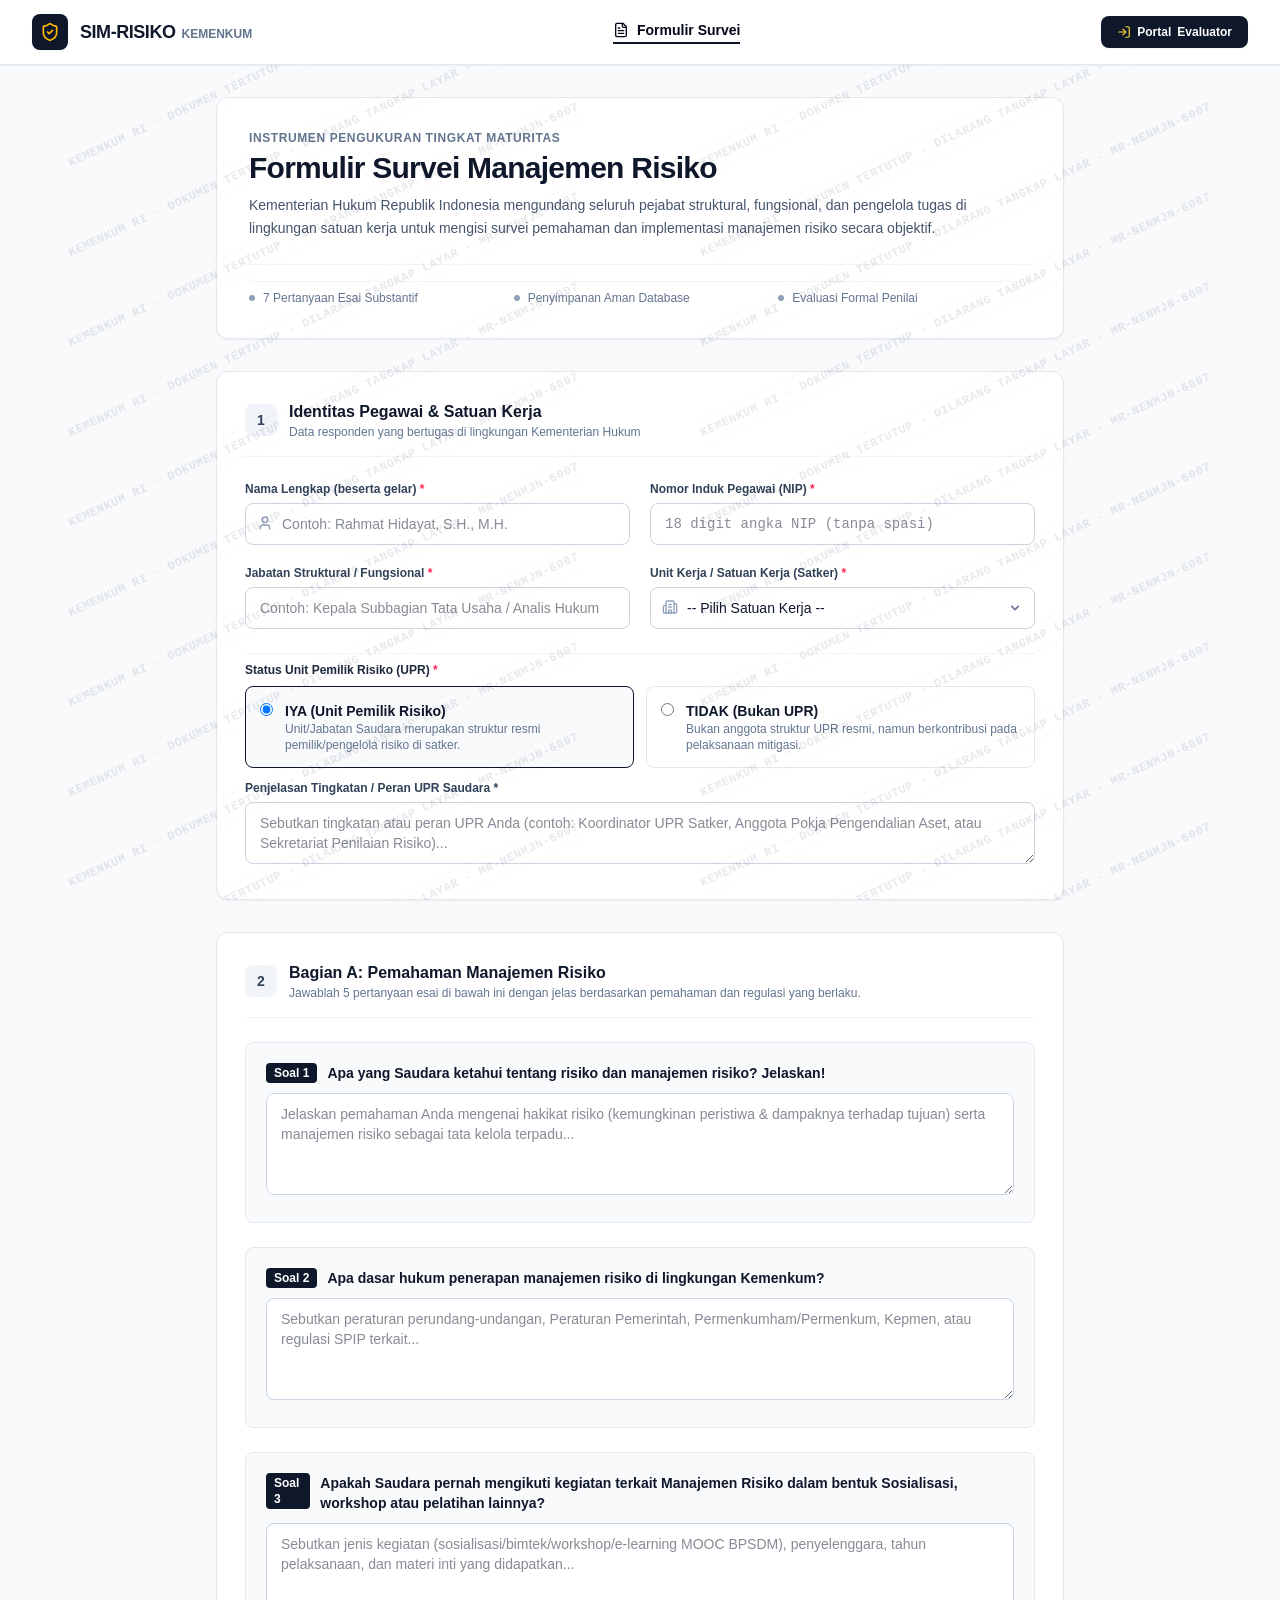
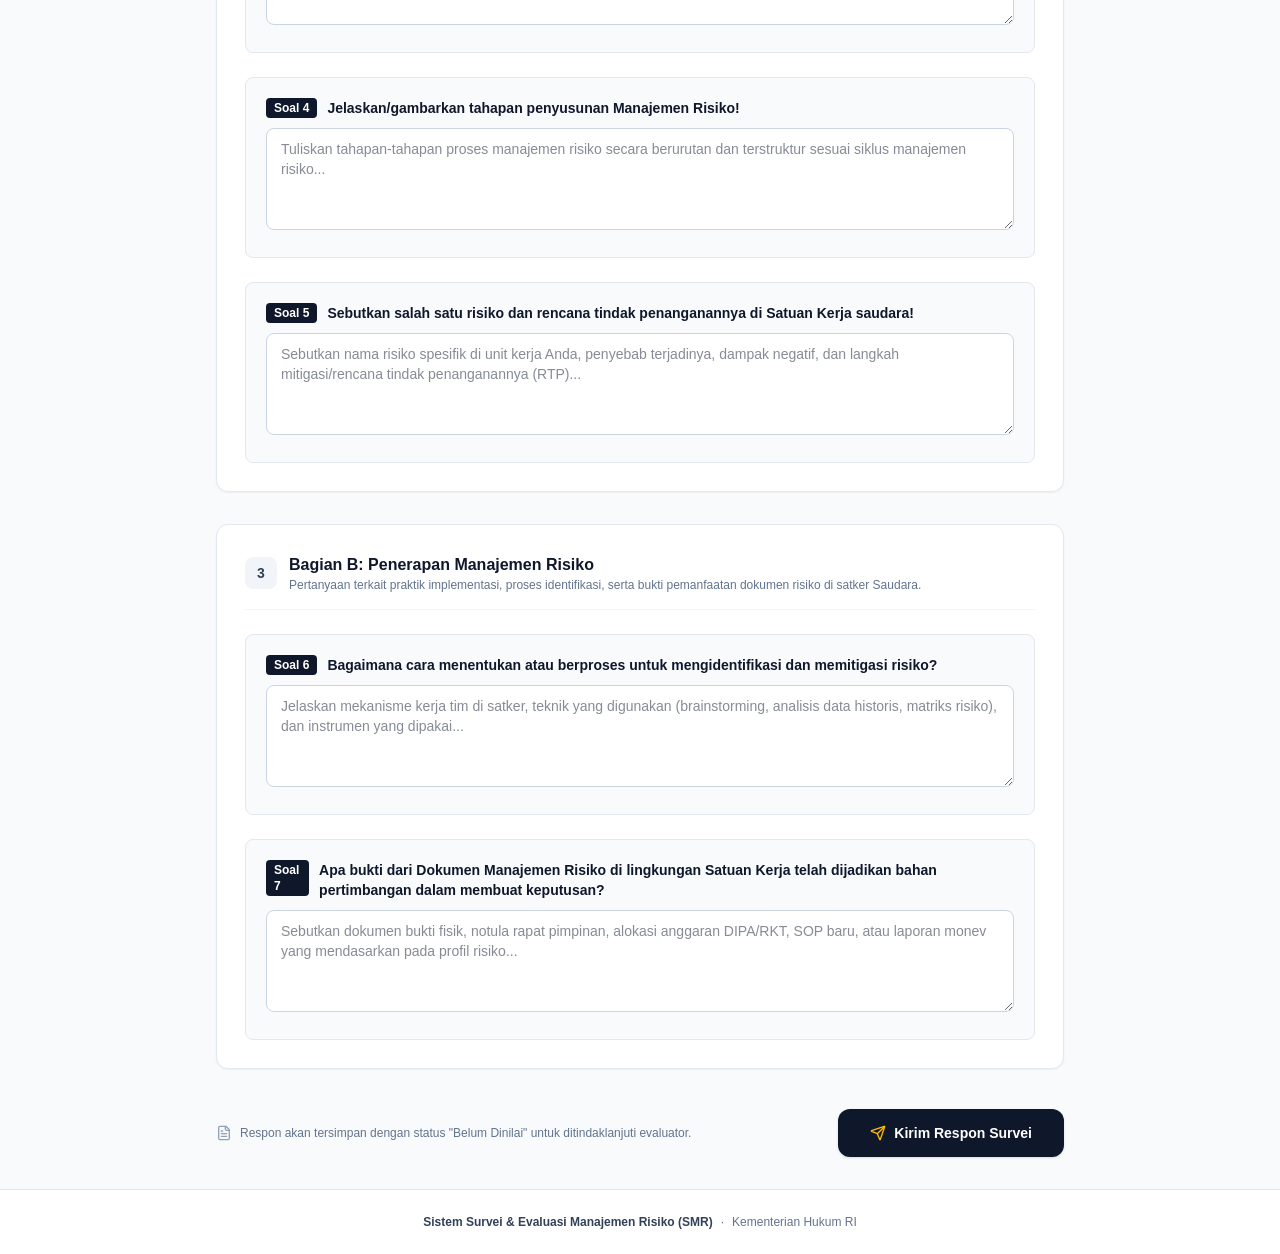
==== commit f95a79bf: "build: update assets for deployment Refreshed build artifacts including CSS, JavaScript, and image a" ====
--- a/docs/index.html
+++ b/docs/index.html
@@ -12,8 +12,8 @@
     <link rel="preconnect" href="https://fonts.googleapis.com">
     <link rel="preconnect" href="https://fonts.gstatic.com" crossorigin>
     <link href="https://fonts.googleapis.com/css2?family=Plus+Jakarta+Sans:wght@400;500;600;700;800&family=JetBrains+Mono:wght@400;500;600&display=swap" rel="stylesheet">
-    <script type="module" crossorigin src="./assets/index-BEXpN4vc.js"></script>
-    <link rel="stylesheet" crossorigin href="./assets/index-D1env1y9.css">
+    <script type="module" crossorigin src="./assets/index-BFxfbb5P.js"></script>
+    <link rel="stylesheet" crossorigin href="./assets/index-meBSrRVB.css">
   </head>
   <body class="bg-slate-50 text-slate-800 antialiased font-sans">
     <div id="root"></div>
--- a/docs/assets/index-meBSrRVB.css
+++ b/docs/assets/index-meBSrRVB.css
@@ -0,0 +1,2 @@
+/*! tailwindcss v4.3.3 | MIT License | https://tailwindcss.com */
+@layer properties{@supports (((-webkit-hyphens:none)) and (not (margin-trim:inline))) or ((-moz-orient:inline) and (not (color:rgb(from red r g b)))){*,:before,:after,::backdrop{--tw-rotate-x:initial;--tw-rotate-y:initial;--tw-rotate-z:initial;--tw-skew-x:initial;--tw-skew-y:initial;--tw-space-y-reverse:0;--tw-divide-x-reverse:0;--tw-border-style:solid;--tw-divide-y-reverse:0;--tw-leading:initial;--tw-font-weight:initial;--tw-tracking:initial;--tw-ordinal:initial;--tw-slashed-zero:initial;--tw-numeric-figure:initial;--tw-numeric-spacing:initial;--tw-numeric-fraction:initial;--tw-shadow:0 0 #0000;--tw-shadow-color:initial;--tw-shadow-alpha:100%;--tw-inset-shadow:0 0 #0000;--tw-inset-shadow-color:initial;--tw-inset-shadow-alpha:100%;--tw-ring-color:initial;--tw-ring-shadow:0 0 #0000;--tw-inset-ring-color:initial;--tw-inset-ring-shadow:0 0 #0000;--tw-ring-inset:initial;--tw-ring-offset-width:0px;--tw-ring-offset-color:#fff;--tw-ring-offset-shadow:0 0 #0000;--tw-blur:initial;--tw-brightness:initial;--tw-contrast:initial;--tw-grayscale:initial;--tw-hue-rotate:initial;--tw-invert:initial;--tw-opacity:initial;--tw-saturate:initial;--tw-sepia:initial;--tw-drop-shadow:initial;--tw-drop-shadow-color:initial;--tw-drop-shadow-alpha:100%;--tw-drop-shadow-size:initial;--tw-backdrop-blur:initial;--tw-backdrop-brightness:initial;--tw-backdrop-contrast:initial;--tw-backdrop-grayscale:initial;--tw-backdrop-hue-rotate:initial;--tw-backdrop-invert:initial;--tw-backdrop-opacity:initial;--tw-backdrop-saturate:initial;--tw-backdrop-sepia:initial;--tw-duration:initial}}}@layer theme{:root,:host{--font-sans:-apple-system, BlinkMacSystemFont, "Segoe UI", Roboto, "Helvetica Neue", "Noto Sans", Arial, sans-serif, "Apple Color Emoji", "Segoe UI Emoji", "Segoe UI Symbol", "Noto Color Emoji";--font-mono:ui-monospace, SFMono-Regular, Menlo, Monaco, Consolas, "Liberation Mono", "Courier New", monospace;--color-amber-50:oklch(98.7% .022 95.277);--color-amber-100:oklch(96.2% .059 95.617);--color-amber-200:oklch(92.4% .12 95.746);--color-amber-300:oklch(87.9% .169 91.605);--color-amber-400:oklch(82.8% .189 84.429);--color-amber-500:oklch(76.9% .188 70.08);--color-amber-600:oklch(66.6% .179 58.318);--color-amber-700:oklch(55.5% .163 48.998);--color-amber-800:oklch(47.3% .137 46.201);--color-amber-900:oklch(41.4% .112 45.904);--color-emerald-50:oklch(97.9% .021 166.113);--color-emerald-200:oklch(90.5% .093 164.15);--color-emerald-300:oklch(84.5% .143 164.978);--color-emerald-400:oklch(76.5% .177 163.223);--color-emerald-600:oklch(59.6% .145 163.225);--color-emerald-700:oklch(50.8% .118 165.612);--color-emerald-800:oklch(43.2% .095 166.913);--color-emerald-900:oklch(37.8% .077 168.94);--color-blue-50:oklch(97% .014 254.604);--color-blue-300:oklch(80.9% .105 251.813);--color-blue-700:oklch(48.8% .243 264.376);--color-blue-800:oklch(42.4% .199 265.638);--color-rose-50:oklch(96.9% .015 12.422);--color-rose-100:oklch(94.1% .03 12.58);--color-rose-200:oklch(89.2% .058 10.001);--color-rose-300:oklch(81% .117 11.638);--color-rose-400:oklch(71.2% .194 13.428);--color-rose-500:oklch(64.5% .246 16.439);--color-rose-600:oklch(58.6% .253 17.585);--color-rose-700:oklch(51.4% .222 16.935);--color-rose-800:oklch(45.5% .188 13.697);--color-rose-900:oklch(41% .159 10.272);--color-slate-50:oklch(98.4% .003 247.858);--color-slate-100:oklch(96.8% .007 247.896);--color-slate-200:oklch(92.9% .013 255.508);--color-slate-300:oklch(86.9% .022 252.894);--color-slate-400:oklch(70.4% .04 256.788);--color-slate-500:oklch(55.4% .046 257.417);--color-slate-600:oklch(44.6% .043 257.281);--color-slate-700:oklch(37.2% .044 257.287);--color-slate-800:oklch(27.9% .041 260.031);--color-slate-900:oklch(20.8% .042 265.755);--color-slate-950:oklch(12.9% .042 264.695);--color-white:#fff;--spacing:.25rem;--container-xs:20rem;--container-sm:24rem;--container-md:28rem;--container-3xl:48rem;--container-4xl:56rem;--container-7xl:80rem;--text-xs:.75rem;--text-xs--line-height:calc(1 / .75);--text-sm:.875rem;--text-sm--line-height:calc(1.25 / .875);--text-base:1rem;--text-base--line-height:calc(1.5 / 1);--text-lg:1.125rem;--text-lg--line-height:calc(1.75 / 1.125);--text-xl:1.25rem;--text-xl--line-height:calc(1.75 / 1.25);--text-2xl:1.5rem;--text-2xl--line-height:calc(2 / 1.5);--text-3xl:1.875rem;--text-3xl--line-height:calc(2.25 / 1.875);--font-weight-normal:400;--font-weight-medium:500;--font-weight-semibold:600;--font-weight-bold:700;--font-weight-extrabold:800;--font-weight-black:900;--tracking-tight:-.025em;--tracking-wide:.025em;--tracking-wider:.05em;--tracking-widest:.1em;--leading-snug:1.375;--leading-relaxed:1.625;--radius-md:.375rem;--radius-lg:.5rem;--radius-xl:.75rem;--radius-2xl:1rem;--animate-pulse:pulse 2s cubic-bezier(.4, 0, .6, 1) infinite;--blur-xs:4px;--blur-sm:8px;--blur-xl:24px;--blur-2xl:40px;--default-transition-duration:.15s;--default-transition-timing-function:cubic-bezier(.4, 0, .2, 1);--default-font-family:var(--font-sans);--default-mono-font-family:var(--font-mono)}}@layer base{*,:after,:before,::backdrop{box-sizing:border-box;border:0 solid;margin:0;padding:0}::file-selector-button{box-sizing:border-box;border:0 solid;margin:0;padding:0}html,:host{-webkit-text-size-adjust:100%;tab-size:4;line-height:1.5;font-family:var(--default-font-family,-apple-system, BlinkMacSystemFont, "Segoe UI", Roboto, "Helvetica Neue", "Noto Sans", Arial, sans-serif, "Apple Color Emoji", "Segoe UI Emoji", "Segoe UI Symbol", "Noto Color Emoji");font-feature-settings:var(--default-font-feature-settings,normal);font-variation-settings:var(--default-font-variation-settings,normal);-webkit-tap-highlight-color:transparent}hr{height:0;color:inherit;border-top-width:1px}abbr:where([title]){-webkit-text-decoration:underline dotted;text-decoration:underline dotted}h1,h2,h3,h4,h5,h6{font-size:inherit;font-weight:inherit}a{color:inherit;-webkit-text-decoration:inherit;-webkit-text-decoration:inherit;-webkit-text-decoration:inherit;-webkit-text-decoration:inherit;text-decoration:inherit}b,strong{font-weight:bolder}code,kbd,samp,pre{font-family:var(--default-mono-font-family,ui-monospace, SFMono-Regular, Menlo, Monaco, Consolas, "Liberation Mono", "Courier New", monospace);font-feature-settings:var(--default-mono-font-feature-settings,normal);font-variation-settings:var(--default-mono-font-variation-settings,normal);font-size:1em}small{font-size:80%}sub,sup{vertical-align:baseline;font-size:75%;line-height:0;position:relative}sub{bottom:-.25em}sup{top:-.5em}table{text-indent:0;border-color:inherit;border-collapse:collapse}:-moz-focusring:where(:not(iframe)){outline:auto}progress{vertical-align:baseline}summary{display:list-item}ol,ul,menu{list-style:none}img,svg,video,canvas,audio,iframe,embed,object{vertical-align:middle;display:block}img,video{max-width:100%;height:auto}button,input,select,optgroup,textarea{font:inherit;font-feature-settings:inherit;font-variation-settings:inherit;letter-spacing:inherit;color:inherit;opacity:1;background-color:#0000;border-radius:0}::file-selector-button{font:inherit;font-feature-settings:inherit;font-variation-settings:inherit;letter-spacing:inherit;color:inherit;opacity:1;background-color:#0000;border-radius:0}:where(select:is([multiple],[size])) optgroup{font-weight:bolder}:where(select:is([multiple],[size])) optgroup option{padding-inline-start:20px}::file-selector-button{margin-inline-end:4px}::placeholder{opacity:1}@supports (not ((-webkit-appearance:-apple-pay-button))) or (contain-intrinsic-size:1px){::placeholder{color:currentColor}@supports (color:color-mix(in lab, red, red)){::placeholder{color:color-mix(in oklab, currentcolor 50%, transparent)}}}textarea{resize:vertical}::-webkit-search-decoration{-webkit-appearance:none}::-webkit-date-and-time-value{min-height:1lh;text-align:inherit}::-webkit-datetime-edit{display:inline-flex}::-webkit-datetime-edit-fields-wrapper{padding:0}::-webkit-datetime-edit{padding-block:0}::-webkit-datetime-edit-year-field{padding-block:0}::-webkit-datetime-edit-month-field{padding-block:0}::-webkit-datetime-edit-day-field{padding-block:0}::-webkit-datetime-edit-hour-field{padding-block:0}::-webkit-datetime-edit-minute-field{padding-block:0}::-webkit-datetime-edit-second-field{padding-block:0}::-webkit-datetime-edit-millisecond-field{padding-block:0}::-webkit-datetime-edit-meridiem-field{padding-block:0}::-webkit-calendar-picker-indicator{line-height:1}:-moz-ui-invalid{box-shadow:none}button,input:where([type=button],[type=reset],[type=submit]){appearance:button}::file-selector-button{appearance:button}::-webkit-inner-spin-button{height:auto}::-webkit-outer-spin-button{height:auto}[hidden]:where(:not([hidden=until-found])){display:none!important}body{-webkit-user-select:none;user-select:none;-webkit-touch-callout:none;font-family:Plus Jakarta Sans,system-ui,-apple-system,sans-serif}img{-webkit-user-drag:none;user-drag:none;pointer-events:none}.font-mono{font-family:JetBrains Mono,monospace}input,textarea,select{-webkit-user-select:auto;user-select:auto}}@layer components;@layer utilities{.pointer-events-none{pointer-events:none}.visible{visibility:visible}.absolute{position:absolute}.fixed{position:fixed}.relative{position:relative}.static{position:static}.sticky{position:sticky}.inset-0{inset:0}.inset-y-0{inset-block:0}.top-0{top:0}.top-2{top:calc(var(--spacing) * 2)}.top-2\.5{top:calc(var(--spacing) * 2.5)}.top-3{top:calc(var(--spacing) * 3)}.top-16{top:calc(var(--spacing) * 16)}.top-20{top:calc(var(--spacing) * 20)}.right-0{right:0}.right-2{right:calc(var(--spacing) * 2)}.right-3\.5{right:calc(var(--spacing) * 3.5)}.right-4{right:calc(var(--spacing) * 4)}.left-2\.5{left:calc(var(--spacing) * 2.5)}.left-3{left:calc(var(--spacing) * 3)}.z-10{z-index:10}.z-30{z-index:30}.z-40{z-index:40}.z-50{z-index:50}.col-span-1{grid-column:span 1/span 1}.col-span-2{grid-column:span 2/span 2}.container{width:100%}@media (width>=40rem){.container{max-width:40rem}}@media (width>=48rem){.container{max-width:48rem}}@media (width>=64rem){.container{max-width:64rem}}@media (width>=80rem){.container{max-width:80rem}}@media (width>=96rem){.container{max-width:96rem}}.-mx-2{margin-inline:calc(var(--spacing) * -2)}.mx-1{margin-inline:var(--spacing)}.mx-auto{margin-inline:auto}.my-2{margin-block:calc(var(--spacing) * 2)}.my-4{margin-block:calc(var(--spacing) * 4)}.my-8{margin-block:calc(var(--spacing) * 8)}.mt-0\.5{margin-top:calc(var(--spacing) * .5)}.mt-1{margin-top:var(--spacing)}.mt-2{margin-top:calc(var(--spacing) * 2)}.mt-2\.5{margin-top:calc(var(--spacing) * 2.5)}.mt-3{margin-top:calc(var(--spacing) * 3)}.mt-4{margin-top:calc(var(--spacing) * 4)}.mt-auto{margin-top:auto}.mr-1\.5{margin-right:calc(var(--spacing) * 1.5)}.mb-0\.5{margin-bottom:calc(var(--spacing) * .5)}.mb-1{margin-bottom:var(--spacing)}.mb-1\.5{margin-bottom:calc(var(--spacing) * 1.5)}.mb-2{margin-bottom:calc(var(--spacing) * 2)}.mb-3{margin-bottom:calc(var(--spacing) * 3)}.mb-4{margin-bottom:calc(var(--spacing) * 4)}.mb-6{margin-bottom:calc(var(--spacing) * 6)}.mb-8{margin-bottom:calc(var(--spacing) * 8)}.ml-auto{margin-left:auto}.line-clamp-4{-webkit-line-clamp:4;-webkit-box-orient:vertical;display:-webkit-box;overflow:hidden}.block{display:block}.contents{display:contents}.flex{display:flex}.grid{display:grid}.hidden{display:none}.inline{display:inline}.inline-block{display:inline-block}.inline-flex{display:inline-flex}.table{display:table}.h-1\.5{height:calc(var(--spacing) * 1.5)}.h-2{height:calc(var(--spacing) * 2)}.h-3{height:calc(var(--spacing) * 3)}.h-3\.5{height:calc(var(--spacing) * 3.5)}.h-4{height:calc(var(--spacing) * 4)}.h-5{height:calc(var(--spacing) * 5)}.h-6{height:calc(var(--spacing) * 6)}.h-7{height:calc(var(--spacing) * 7)}.h-8{height:calc(var(--spacing) * 8)}.h-9{height:calc(var(--spacing) * 9)}.h-10{height:calc(var(--spacing) * 10)}.h-12{height:calc(var(--spacing) * 12)}.h-14{height:calc(var(--spacing) * 14)}.h-16{height:calc(var(--spacing) * 16)}.max-h-\[85vh\]{max-height:85vh}.min-h-screen{min-height:100vh}.w-1\.5{width:calc(var(--spacing) * 1.5)}.w-1\/3{width:33.3333%}.w-2{width:calc(var(--spacing) * 2)}.w-3{width:calc(var(--spacing) * 3)}.w-3\.5{width:calc(var(--spacing) * 3.5)}.w-4{width:calc(var(--spacing) * 4)}.w-5{width:calc(var(--spacing) * 5)}.w-6{width:calc(var(--spacing) * 6)}.w-7{width:calc(var(--spacing) * 7)}.w-8{width:calc(var(--spacing) * 8)}.w-9{width:calc(var(--spacing) * 9)}.w-10{width:calc(var(--spacing) * 10)}.w-12{width:calc(var(--spacing) * 12)}.w-14{width:calc(var(--spacing) * 14)}.w-16{width:calc(var(--spacing) * 16)}.w-64{width:calc(var(--spacing) * 64)}.w-fit{width:fit-content}.w-full{width:100%}.w-px{width:1px}.max-w-3xl{max-width:var(--container-3xl)}.max-w-4xl{max-width:var(--container-4xl)}.max-w-7xl{max-width:var(--container-7xl)}.max-w-md{max-width:var(--container-md)}.max-w-sm{max-width:var(--container-sm)}.max-w-xs{max-width:var(--container-xs)}.min-w-0{min-width:0}.min-w-\[560px\]{min-width:560px}.flex-1{flex:1}.shrink-0{flex-shrink:0}.border-collapse{border-collapse:collapse}.-rotate-25{rotate:-25deg}.transform{transform:var(--tw-rotate-x,) var(--tw-rotate-y,) var(--tw-rotate-z,) var(--tw-skew-x,) var(--tw-skew-y,)}.animate-pulse{animation:var(--animate-pulse)}.cursor-not-allowed{cursor:not-allowed}.cursor-pointer{cursor:pointer}.resize{resize:both}.list-inside{list-style-position:inside}.list-disc{list-style-type:disc}.appearance-none{appearance:none}.grid-cols-1{grid-template-columns:repeat(1,minmax(0,1fr))}.grid-cols-2{grid-template-columns:repeat(2,minmax(0,1fr))}.grid-cols-4{grid-template-columns:repeat(4,minmax(0,1fr))}.flex-col{flex-direction:column}.flex-wrap{flex-wrap:wrap}.items-baseline{align-items:baseline}.items-center{align-items:center}.items-start{align-items:flex-start}.items-stretch{align-items:stretch}.justify-around{justify-content:space-around}.justify-between{justify-content:space-between}.justify-center{justify-content:center}.justify-end{justify-content:flex-end}.gap-1{gap:var(--spacing)}.gap-1\.5{gap:calc(var(--spacing) * 1.5)}.gap-2{gap:calc(var(--spacing) * 2)}.gap-2\.5{gap:calc(var(--spacing) * 2.5)}.gap-3{gap:calc(var(--spacing) * 3)}.gap-4{gap:calc(var(--spacing) * 4)}.gap-5{gap:calc(var(--spacing) * 5)}.gap-6{gap:calc(var(--spacing) * 6)}.gap-8{gap:calc(var(--spacing) * 8)}.gap-16{gap:calc(var(--spacing) * 16)}:where(.space-y-1>:not(:last-child)){--tw-space-y-reverse:0;margin-block-start:calc(var(--spacing) * var(--tw-space-y-reverse));margin-block-end:calc(var(--spacing) * calc(1 - var(--tw-space-y-reverse)))}:where(.space-y-1\.5>:not(:last-child)){--tw-space-y-reverse:0;margin-block-start:calc(calc(var(--spacing) * 1.5) * var(--tw-space-y-reverse));margin-block-end:calc(calc(var(--spacing) * 1.5) * calc(1 - var(--tw-space-y-reverse)))}:where(.space-y-2>:not(:last-child)){--tw-space-y-reverse:0;margin-block-start:calc(calc(var(--spacing) * 2) * var(--tw-space-y-reverse));margin-block-end:calc(calc(var(--spacing) * 2) * calc(1 - var(--tw-space-y-reverse)))}:where(.space-y-2\.5>:not(:last-child)){--tw-space-y-reverse:0;margin-block-start:calc(calc(var(--spacing) * 2.5) * var(--tw-space-y-reverse));margin-block-end:calc(calc(var(--spacing) * 2.5) * calc(1 - var(--tw-space-y-reverse)))}:where(.space-y-4>:not(:last-child)){--tw-space-y-reverse:0;margin-block-start:calc(calc(var(--spacing) * 4) * var(--tw-space-y-reverse));margin-block-end:calc(calc(var(--spacing) * 4) * calc(1 - var(--tw-space-y-reverse)))}:where(.space-y-5>:not(:last-child)){--tw-space-y-reverse:0;margin-block-start:calc(calc(var(--spacing) * 5) * var(--tw-space-y-reverse));margin-block-end:calc(calc(var(--spacing) * 5) * calc(1 - var(--tw-space-y-reverse)))}:where(.space-y-6>:not(:last-child)){--tw-space-y-reverse:0;margin-block-start:calc(calc(var(--spacing) * 6) * var(--tw-space-y-reverse));margin-block-end:calc(calc(var(--spacing) * 6) * calc(1 - var(--tw-space-y-reverse)))}:where(.space-y-8>:not(:last-child)){--tw-space-y-reverse:0;margin-block-start:calc(calc(var(--spacing) * 8) * var(--tw-space-y-reverse));margin-block-end:calc(calc(var(--spacing) * 8) * calc(1 - var(--tw-space-y-reverse)))}.gap-x-4{column-gap:calc(var(--spacing) * 4)}.gap-x-12{column-gap:calc(var(--spacing) * 12)}.gap-y-2{row-gap:calc(var(--spacing) * 2)}.gap-y-16{row-gap:calc(var(--spacing) * 16)}:where(.divide-x>:not(:last-child)){--tw-divide-x-reverse:0;border-inline-style:var(--tw-border-style);border-inline-start-width:calc(1px * var(--tw-divide-x-reverse));border-inline-end-width:calc(1px * calc(1 - var(--tw-divide-x-reverse)))}:where(.divide-y>:not(:last-child)){--tw-divide-y-reverse:0;border-bottom-style:var(--tw-border-style);border-top-style:var(--tw-border-style);border-top-width:calc(1px * var(--tw-divide-y-reverse));border-bottom-width:calc(1px * calc(1 - var(--tw-divide-y-reverse)))}:where(.divide-slate-100>:not(:last-child)){border-color:var(--color-slate-100)}:where(.divide-slate-200>:not(:last-child)){border-color:var(--color-slate-200)}.self-start{align-self:flex-start}.truncate{text-overflow:ellipsis;white-space:nowrap;overflow:hidden}.overflow-hidden{overflow:hidden}.overflow-x-auto{overflow-x:auto}.overflow-y-auto{overflow-y:auto}.rounded{border-radius:.25rem}.rounded-2xl{border-radius:var(--radius-2xl)}.rounded-full{border-radius:2147483647px}.rounded-lg{border-radius:var(--radius-lg)}.rounded-md{border-radius:var(--radius-md)}.rounded-xl{border-radius:var(--radius-xl)}.rounded-t-xl{border-top-left-radius:var(--radius-xl);border-top-right-radius:var(--radius-xl)}.rounded-b-xl{border-bottom-right-radius:var(--radius-xl);border-bottom-left-radius:var(--radius-xl)}.border{border-style:var(--tw-border-style);border-width:1px}.border-2{border-style:var(--tw-border-style);border-width:2px}.border-y{border-block-style:var(--tw-border-style);border-block-width:1px}.border-t{border-top-style:var(--tw-border-style);border-top-width:1px}.border-r{border-right-style:var(--tw-border-style);border-right-width:1px}.border-b{border-bottom-style:var(--tw-border-style);border-bottom-width:1px}.border-b-2{border-bottom-style:var(--tw-border-style);border-bottom-width:2px}.border-dashed{--tw-border-style:dashed;border-style:dashed}.border-amber-200{border-color:var(--color-amber-200)}.border-amber-200\/60{border-color:#fee68599}@supports (color:color-mix(in lab, red, red)){.border-amber-200\/60{border-color:color-mix(in oklab, var(--color-amber-200) 60%, transparent)}}.border-amber-200\/80{border-color:#fee685cc}@supports (color:color-mix(in lab, red, red)){.border-amber-200\/80{border-color:color-mix(in oklab, var(--color-amber-200) 80%, transparent)}}.border-amber-300{border-color:var(--color-amber-300)}.border-blue-300{border-color:var(--color-blue-300)}.border-emerald-200{border-color:var(--color-emerald-200)}.border-emerald-300{border-color:var(--color-emerald-300)}.border-rose-200{border-color:var(--color-rose-200)}.border-rose-300{border-color:var(--color-rose-300)}.border-rose-500\/30{border-color:#ff23574d}@supports (color:color-mix(in lab, red, red)){.border-rose-500\/30{border-color:color-mix(in oklab, var(--color-rose-500) 30%, transparent)}}.border-slate-100{border-color:var(--color-slate-100)}.border-slate-200{border-color:var(--color-slate-200)}.border-slate-200\/60{border-color:#e2e8f099}@supports (color:color-mix(in lab, red, red)){.border-slate-200\/60{border-color:color-mix(in oklab, var(--color-slate-200) 60%, transparent)}}.border-slate-300{border-color:var(--color-slate-300)}.border-slate-700{border-color:var(--color-slate-700)}.border-slate-800{border-color:var(--color-slate-800)}.border-slate-900{border-color:var(--color-slate-900)}.border-slate-900\/40{border-color:#0f172b66}@supports (color:color-mix(in lab, red, red)){.border-slate-900\/40{border-color:color-mix(in oklab, var(--color-slate-900) 40%, transparent)}}.border-transparent{border-color:#0000}.bg-amber-50{background-color:var(--color-amber-50)}.bg-amber-50\/50{background-color:#fffbeb80}@supports (color:color-mix(in lab, red, red)){.bg-amber-50\/50{background-color:color-mix(in oklab, var(--color-amber-50) 50%, transparent)}}.bg-amber-50\/60{background-color:#fffbeb99}@supports (color:color-mix(in lab, red, red)){.bg-amber-50\/60{background-color:color-mix(in oklab, var(--color-amber-50) 60%, transparent)}}.bg-amber-50\/70{background-color:#fffbebb3}@supports (color:color-mix(in lab, red, red)){.bg-amber-50\/70{background-color:color-mix(in oklab, var(--color-amber-50) 70%, transparent)}}.bg-amber-500{background-color:var(--color-amber-500)}.bg-amber-600{background-color:var(--color-amber-600)}.bg-blue-50{background-color:var(--color-blue-50)}.bg-emerald-50{background-color:var(--color-emerald-50)}.bg-emerald-700{background-color:var(--color-emerald-700)}.bg-rose-50{background-color:var(--color-rose-50)}.bg-rose-500\/20{background-color:#ff235733}@supports (color:color-mix(in lab, red, red)){.bg-rose-500\/20{background-color:color-mix(in oklab, var(--color-rose-500) 20%, transparent)}}.bg-rose-600{background-color:var(--color-rose-600)}.bg-slate-50{background-color:var(--color-slate-50)}.bg-slate-50\/50{background-color:#f8fafc80}@supports (color:color-mix(in lab, red, red)){.bg-slate-50\/50{background-color:color-mix(in oklab, var(--color-slate-50) 50%, transparent)}}.bg-slate-100{background-color:var(--color-slate-100)}.bg-slate-200{background-color:var(--color-slate-200)}.bg-slate-400{background-color:var(--color-slate-400)}.bg-slate-800{background-color:var(--color-slate-800)}.bg-slate-900{background-color:var(--color-slate-900)}.bg-slate-950\/60{background-color:#02061899}@supports (color:color-mix(in lab, red, red)){.bg-slate-950\/60{background-color:color-mix(in oklab, var(--color-slate-950) 60%, transparent)}}.bg-slate-950\/70{background-color:#020618b3}@supports (color:color-mix(in lab, red, red)){.bg-slate-950\/70{background-color:color-mix(in oklab, var(--color-slate-950) 70%, transparent)}}.bg-slate-950\/80{background-color:#020618cc}@supports (color:color-mix(in lab, red, red)){.bg-slate-950\/80{background-color:color-mix(in oklab, var(--color-slate-950) 80%, transparent)}}.bg-slate-950\/85{background-color:#020618d9}@supports (color:color-mix(in lab, red, red)){.bg-slate-950\/85{background-color:color-mix(in oklab, var(--color-slate-950) 85%, transparent)}}.bg-white{background-color:var(--color-white)}.bg-white\/95{background-color:#fffffff2}@supports (color:color-mix(in lab, red, red)){.bg-white\/95{background-color:color-mix(in oklab, var(--color-white) 95%, transparent)}}.fill-current{fill:currentColor}.p-0\.5{padding:calc(var(--spacing) * .5)}.p-1{padding:var(--spacing)}.p-1\.5{padding:calc(var(--spacing) * 1.5)}.p-2{padding:calc(var(--spacing) * 2)}.p-2\.5{padding:calc(var(--spacing) * 2.5)}.p-3{padding:calc(var(--spacing) * 3)}.p-3\.5{padding:calc(var(--spacing) * 3.5)}.p-4{padding:calc(var(--spacing) * 4)}.p-5{padding:calc(var(--spacing) * 5)}.p-6{padding:calc(var(--spacing) * 6)}.p-7{padding:calc(var(--spacing) * 7)}.p-8{padding:calc(var(--spacing) * 8)}.px-2{padding-inline:calc(var(--spacing) * 2)}.px-2\.5{padding-inline:calc(var(--spacing) * 2.5)}.px-3{padding-inline:calc(var(--spacing) * 3)}.px-3\.5{padding-inline:calc(var(--spacing) * 3.5)}.px-4{padding-inline:calc(var(--spacing) * 4)}.px-5{padding-inline:calc(var(--spacing) * 5)}.px-6{padding-inline:calc(var(--spacing) * 6)}.px-8{padding-inline:calc(var(--spacing) * 8)}.py-0\.5{padding-block:calc(var(--spacing) * .5)}.py-1{padding-block:var(--spacing)}.py-1\.5{padding-block:calc(var(--spacing) * 1.5)}.py-2{padding-block:calc(var(--spacing) * 2)}.py-2\.5{padding-block:calc(var(--spacing) * 2.5)}.py-3{padding-block:calc(var(--spacing) * 3)}.py-3\.5{padding-block:calc(var(--spacing) * 3.5)}.py-4{padding-block:calc(var(--spacing) * 4)}.py-5{padding-block:calc(var(--spacing) * 5)}.py-6{padding-block:calc(var(--spacing) * 6)}.py-8{padding-block:calc(var(--spacing) * 8)}.py-12{padding-block:calc(var(--spacing) * 12)}.pt-1{padding-top:var(--spacing)}.pt-2{padding-top:calc(var(--spacing) * 2)}.pt-2\.5{padding-top:calc(var(--spacing) * 2.5)}.pt-3{padding-top:calc(var(--spacing) * 3)}.pt-4{padding-top:calc(var(--spacing) * 4)}.pt-6{padding-top:calc(var(--spacing) * 6)}.pr-3\.5{padding-right:calc(var(--spacing) * 3.5)}.pr-4{padding-right:calc(var(--spacing) * 4)}.pr-7{padding-right:calc(var(--spacing) * 7)}.pr-20{padding-right:calc(var(--spacing) * 20)}.pb-0\.5{padding-bottom:calc(var(--spacing) * .5)}.pb-1{padding-bottom:var(--spacing)}.pb-2{padding-bottom:calc(var(--spacing) * 2)}.pb-3{padding-bottom:calc(var(--spacing) * 3)}.pb-4{padding-bottom:calc(var(--spacing) * 4)}.pb-6{padding-bottom:calc(var(--spacing) * 6)}.pl-1{padding-left:var(--spacing)}.pl-3\.5{padding-left:calc(var(--spacing) * 3.5)}.pl-8{padding-left:calc(var(--spacing) * 8)}.pl-9{padding-left:calc(var(--spacing) * 9)}.text-center{text-align:center}.text-left{text-align:left}.text-right{text-align:right}.align-top{vertical-align:top}.font-mono{font-family:var(--font-mono)}.font-sans{font-family:var(--font-sans)}.text-2xl{font-size:var(--text-2xl);line-height:var(--tw-leading,var(--text-2xl--line-height))}.text-base{font-size:var(--text-base);line-height:var(--tw-leading,var(--text-base--line-height))}.text-lg{font-size:var(--text-lg);line-height:var(--tw-leading,var(--text-lg--line-height))}.text-sm{font-size:var(--text-sm);line-height:var(--tw-leading,var(--text-sm--line-height))}.text-xl{font-size:var(--text-xl);line-height:var(--tw-leading,var(--text-xl--line-height))}.text-xs{font-size:var(--text-xs);line-height:var(--tw-leading,var(--text-xs--line-height))}.text-\[8px\]{font-size:8px}.text-\[9px\]{font-size:9px}.text-\[10px\]{font-size:10px}.text-\[11px\]{font-size:11px}.leading-relaxed{--tw-leading:var(--leading-relaxed);line-height:var(--leading-relaxed)}.leading-snug{--tw-leading:var(--leading-snug);line-height:var(--leading-snug)}.font-black{--tw-font-weight:var(--font-weight-black);font-weight:var(--font-weight-black)}.font-bold{--tw-font-weight:var(--font-weight-bold);font-weight:var(--font-weight-bold)}.font-extrabold{--tw-font-weight:var(--font-weight-extrabold);font-weight:var(--font-weight-extrabold)}.font-medium{--tw-font-weight:var(--font-weight-medium);font-weight:var(--font-weight-medium)}.font-normal{--tw-font-weight:var(--font-weight-normal);font-weight:var(--font-weight-normal)}.font-semibold{--tw-font-weight:var(--font-weight-semibold);font-weight:var(--font-weight-semibold)}.tracking-tight{--tw-tracking:var(--tracking-tight);letter-spacing:var(--tracking-tight)}.tracking-wide{--tw-tracking:var(--tracking-wide);letter-spacing:var(--tracking-wide)}.tracking-wider{--tw-tracking:var(--tracking-wider);letter-spacing:var(--tracking-wider)}.tracking-widest{--tw-tracking:var(--tracking-widest);letter-spacing:var(--tracking-widest)}.break-words{overflow-wrap:break-word}.break-all{word-break:break-all}.whitespace-nowrap{white-space:nowrap}.whitespace-pre-line{white-space:pre-line}.text-amber-300{color:var(--color-amber-300)}.text-amber-400{color:var(--color-amber-400)}.text-amber-600{color:var(--color-amber-600)}.text-amber-700{color:var(--color-amber-700)}.text-amber-800{color:var(--color-amber-800)}.text-amber-900{color:var(--color-amber-900)}.text-blue-700{color:var(--color-blue-700)}.text-blue-800{color:var(--color-blue-800)}.text-emerald-400{color:var(--color-emerald-400)}.text-emerald-600{color:var(--color-emerald-600)}.text-emerald-700{color:var(--color-emerald-700)}.text-emerald-800{color:var(--color-emerald-800)}.text-emerald-900{color:var(--color-emerald-900)}.text-rose-400{color:var(--color-rose-400)}.text-rose-500{color:var(--color-rose-500)}.text-rose-600{color:var(--color-rose-600)}.text-rose-700{color:var(--color-rose-700)}.text-rose-800{color:var(--color-rose-800)}.text-rose-900{color:var(--color-rose-900)}.text-slate-200{color:var(--color-slate-200)}.text-slate-300{color:var(--color-slate-300)}.text-slate-400{color:var(--color-slate-400)}.text-slate-500{color:var(--color-slate-500)}.text-slate-600{color:var(--color-slate-600)}.text-slate-700{color:var(--color-slate-700)}.text-slate-800{color:var(--color-slate-800)}.text-slate-900{color:var(--color-slate-900)}.text-slate-950{color:var(--color-slate-950)}.text-white{color:var(--color-white)}.lowercase{text-transform:lowercase}.uppercase{text-transform:uppercase}.italic{font-style:italic}.tabular-nums{--tw-numeric-spacing:tabular-nums;font-variant-numeric:var(--tw-ordinal,) var(--tw-slashed-zero,) var(--tw-numeric-figure,) var(--tw-numeric-spacing,) var(--tw-numeric-fraction,)}.underline{text-decoration-line:underline}.decoration-1{text-decoration-thickness:1px}.antialiased{-webkit-font-smoothing:antialiased;-moz-osx-font-smoothing:grayscale}.opacity-\[0\.09\]{opacity:.09}.opacity-\[0\.035\]{opacity:.035}.shadow-2xl{--tw-shadow:0 25px 50px -12px var(--tw-shadow-color,#00000040);box-shadow:var(--tw-inset-shadow), var(--tw-inset-ring-shadow), var(--tw-ring-offset-shadow), var(--tw-ring-shadow), var(--tw-shadow)}.shadow-lg{--tw-shadow:0 10px 15px -3px var(--tw-shadow-color,#0000001a), 0 4px 6px -4px var(--tw-shadow-color,#0000001a);box-shadow:var(--tw-inset-shadow), var(--tw-inset-ring-shadow), var(--tw-ring-offset-shadow), var(--tw-ring-shadow), var(--tw-shadow)}.shadow-sm{--tw-shadow:0 1px 3px 0 var(--tw-shadow-color,#0000001a), 0 1px 2px -1px var(--tw-shadow-color,#0000001a);box-shadow:var(--tw-inset-shadow), var(--tw-inset-ring-shadow), var(--tw-ring-offset-shadow), var(--tw-ring-shadow), var(--tw-shadow)}.shadow-xl{--tw-shadow:0 20px 25px -5px var(--tw-shadow-color,#0000001a), 0 8px 10px -6px var(--tw-shadow-color,#0000001a);box-shadow:var(--tw-inset-shadow), var(--tw-inset-ring-shadow), var(--tw-ring-offset-shadow), var(--tw-ring-shadow), var(--tw-shadow)}.shadow-xs{--tw-shadow:0 1px 2px 0 var(--tw-shadow-color,#0000000d);box-shadow:var(--tw-inset-shadow), var(--tw-inset-ring-shadow), var(--tw-ring-offset-shadow), var(--tw-ring-shadow), var(--tw-shadow)}.blur{--tw-blur:blur(8px);filter:var(--tw-blur,) var(--tw-brightness,) var(--tw-contrast,) var(--tw-grayscale,) var(--tw-hue-rotate,) var(--tw-invert,) var(--tw-saturate,) var(--tw-sepia,) var(--tw-drop-shadow,)}.filter{filter:var(--tw-blur,) var(--tw-brightness,) var(--tw-contrast,) var(--tw-grayscale,) var(--tw-hue-rotate,) var(--tw-invert,) var(--tw-saturate,) var(--tw-sepia,) var(--tw-drop-shadow,)}.filter\!{filter:var(--tw-blur,) var(--tw-brightness,) var(--tw-contrast,) var(--tw-grayscale,) var(--tw-hue-rotate,) var(--tw-invert,) var(--tw-saturate,) var(--tw-sepia,) var(--tw-drop-shadow,)!important}.backdrop-blur-2xl{--tw-backdrop-blur:blur(var(--blur-2xl));-webkit-backdrop-filter:var(--tw-backdrop-blur,) var(--tw-backdrop-brightness,) var(--tw-backdrop-contrast,) var(--tw-backdrop-grayscale,) var(--tw-backdrop-hue-rotate,) var(--tw-backdrop-invert,) var(--tw-backdrop-opacity,) var(--tw-backdrop-saturate,) var(--tw-backdrop-sepia,);backdrop-filter:var(--tw-backdrop-blur,) var(--tw-backdrop-brightness,) var(--tw-backdrop-contrast,) var(--tw-backdrop-grayscale,) var(--tw-backdrop-hue-rotate,) var(--tw-backdrop-invert,) var(--tw-backdrop-opacity,) var(--tw-backdrop-saturate,) var(--tw-backdrop-sepia,)}.backdrop-blur-sm{--tw-backdrop-blur:blur(var(--blur-sm));-webkit-backdrop-filter:var(--tw-backdrop-blur,) var(--tw-backdrop-brightness,) var(--tw-backdrop-contrast,) var(--tw-backdrop-grayscale,) var(--tw-backdrop-hue-rotate,) var(--tw-backdrop-invert,) var(--tw-backdrop-opacity,) var(--tw-backdrop-saturate,) var(--tw-backdrop-sepia,);backdrop-filter:var(--tw-backdrop-blur,) var(--tw-backdrop-brightness,) var(--tw-backdrop-contrast,) var(--tw-backdrop-grayscale,) var(--tw-backdrop-hue-rotate,) var(--tw-backdrop-invert,) var(--tw-backdrop-opacity,) var(--tw-backdrop-saturate,) var(--tw-backdrop-sepia,)}.backdrop-blur-xl{--tw-backdrop-blur:blur(var(--blur-xl));-webkit-backdrop-filter:var(--tw-backdrop-blur,) var(--tw-backdrop-brightness,) var(--tw-backdrop-contrast,) var(--tw-backdrop-grayscale,) var(--tw-backdrop-hue-rotate,) var(--tw-backdrop-invert,) var(--tw-backdrop-opacity,) var(--tw-backdrop-saturate,) var(--tw-backdrop-sepia,);backdrop-filter:var(--tw-backdrop-blur,) var(--tw-backdrop-brightness,) var(--tw-backdrop-contrast,) var(--tw-backdrop-grayscale,) var(--tw-backdrop-hue-rotate,) var(--tw-backdrop-invert,) var(--tw-backdrop-opacity,) var(--tw-backdrop-saturate,) var(--tw-backdrop-sepia,)}.backdrop-blur-xs{--tw-backdrop-blur:blur(var(--blur-xs));-webkit-backdrop-filter:var(--tw-backdrop-blur,) var(--tw-backdrop-brightness,) var(--tw-backdrop-contrast,) var(--tw-backdrop-grayscale,) var(--tw-backdrop-hue-rotate,) var(--tw-backdrop-invert,) var(--tw-backdrop-opacity,) var(--tw-backdrop-saturate,) var(--tw-backdrop-sepia,);backdrop-filter:var(--tw-backdrop-blur,) var(--tw-backdrop-brightness,) var(--tw-backdrop-contrast,) var(--tw-backdrop-grayscale,) var(--tw-backdrop-hue-rotate,) var(--tw-backdrop-invert,) var(--tw-backdrop-opacity,) var(--tw-backdrop-saturate,) var(--tw-backdrop-sepia,)}.transition{transition-property:color,background-color,border-color,outline-color,text-decoration-color,fill,stroke,--tw-gradient-from,--tw-gradient-via,--tw-gradient-to,opacity,box-shadow,transform,translate,scale,rotate,filter,-webkit-backdrop-filter,backdrop-filter,display,content-visibility,overlay,pointer-events;transition-timing-function:var(--tw-ease,var(--default-transition-timing-function));transition-duration:var(--tw-duration,var(--default-transition-duration))}.transition-all{transition-property:all;transition-timing-function:var(--tw-ease,var(--default-transition-timing-function));transition-duration:var(--tw-duration,var(--default-transition-duration))}.transition-colors{transition-property:color,background-color,border-color,outline-color,text-decoration-color,fill,stroke,--tw-gradient-from,--tw-gradient-via,--tw-gradient-to;transition-timing-function:var(--tw-ease,var(--default-transition-timing-function));transition-duration:var(--tw-duration,var(--default-transition-duration))}.transition-opacity{transition-property:opacity;transition-timing-function:var(--tw-ease,var(--default-transition-timing-function));transition-duration:var(--tw-duration,var(--default-transition-duration))}.duration-150{--tw-duration:.15s;transition-duration:.15s}.duration-200{--tw-duration:.2s;transition-duration:.2s}.select-none{-webkit-user-select:none;user-select:none}@media (hover:hover){.hover\:border-rose-200:hover{border-color:var(--color-rose-200)}.hover\:border-slate-300:hover{border-color:var(--color-slate-300)}.hover\:bg-amber-100:hover{background-color:var(--color-amber-100)}.hover\:bg-amber-600:hover{background-color:var(--color-amber-600)}.hover\:bg-emerald-800:hover{background-color:var(--color-emerald-800)}.hover\:bg-rose-50:hover{background-color:var(--color-rose-50)}.hover\:bg-rose-100:hover{background-color:var(--color-rose-100)}.hover\:bg-rose-700:hover{background-color:var(--color-rose-700)}.hover\:bg-slate-50:hover{background-color:var(--color-slate-50)}.hover\:bg-slate-50\/80:hover{background-color:#f8fafccc}@supports (color:color-mix(in lab, red, red)){.hover\:bg-slate-50\/80:hover{background-color:color-mix(in oklab, var(--color-slate-50) 80%, transparent)}}.hover\:bg-slate-100:hover{background-color:var(--color-slate-100)}.hover\:bg-slate-200:hover{background-color:var(--color-slate-200)}.hover\:bg-slate-300:hover{background-color:var(--color-slate-300)}.hover\:bg-slate-700:hover{background-color:var(--color-slate-700)}.hover\:bg-slate-800:hover{background-color:var(--color-slate-800)}.hover\:text-emerald-900:hover{color:var(--color-emerald-900)}.hover\:text-rose-600:hover{color:var(--color-rose-600)}.hover\:text-slate-600:hover{color:var(--color-slate-600)}.hover\:text-slate-700:hover{color:var(--color-slate-700)}.hover\:text-slate-800:hover{color:var(--color-slate-800)}.hover\:text-slate-900:hover{color:var(--color-slate-900)}.hover\:text-white:hover{color:var(--color-white)}.hover\:opacity-90:hover{opacity:.9}.hover\:shadow-md:hover{--tw-shadow:0 4px 6px -1px var(--tw-shadow-color,#0000001a), 0 2px 4px -2px var(--tw-shadow-color,#0000001a);box-shadow:var(--tw-inset-shadow), var(--tw-inset-ring-shadow), var(--tw-ring-offset-shadow), var(--tw-ring-shadow), var(--tw-shadow)}}.focus\:bg-white:focus{background-color:var(--color-white)}.focus\:ring-1:focus{--tw-ring-shadow:var(--tw-ring-inset,) 0 0 0 calc(1px + var(--tw-ring-offset-width)) var(--tw-ring-color,currentcolor);box-shadow:var(--tw-inset-shadow), var(--tw-inset-ring-shadow), var(--tw-ring-offset-shadow), var(--tw-ring-shadow), var(--tw-shadow)}.focus\:ring-2:focus{--tw-ring-shadow:var(--tw-ring-inset,) 0 0 0 calc(2px + var(--tw-ring-offset-width)) var(--tw-ring-color,currentcolor);box-shadow:var(--tw-inset-shadow), var(--tw-inset-ring-shadow), var(--tw-ring-offset-shadow), var(--tw-ring-shadow), var(--tw-shadow)}.focus\:ring-slate-900:focus{--tw-ring-color:var(--color-slate-900)}.focus\:outline-hidden:focus{--tw-outline-style:none;outline-style:none}@media (forced-colors:active){.focus\:outline-hidden:focus{outline-offset:2px;outline:2px solid #0000}}.disabled\:cursor-not-allowed:disabled{cursor:not-allowed}.disabled\:opacity-50:disabled{opacity:.5}.disabled\:opacity-60:disabled{opacity:.6}@media (width>=40rem){.sm\:right-8{right:calc(var(--spacing) * 8)}.sm\:col-span-2{grid-column:span 2/span 2}.sm\:mx-0{margin-inline:0}.sm\:my-6{margin-block:calc(var(--spacing) * 6)}.sm\:mt-0{margin-top:0}.sm\:ml-0{margin-left:0}.sm\:block{display:block}.sm\:hidden{display:none}.sm\:inline{display:inline}.sm\:inline-block{display:inline-block}.sm\:h-4\.5{height:calc(var(--spacing) * 4.5)}.sm\:h-8{height:calc(var(--spacing) * 8)}.sm\:h-11{height:calc(var(--spacing) * 11)}.sm\:h-14{height:calc(var(--spacing) * 14)}.sm\:h-16{height:calc(var(--spacing) * 16)}.sm\:w-4\.5{width:calc(var(--spacing) * 4.5)}.sm\:w-8{width:calc(var(--spacing) * 8)}.sm\:w-11{width:calc(var(--spacing) * 11)}.sm\:w-80{width:calc(var(--spacing) * 80)}.sm\:w-auto{width:auto}.sm\:max-w-sm{max-width:var(--container-sm)}.sm\:max-w-xs{max-width:var(--container-xs)}.sm\:min-w-full{min-width:100%}.sm\:flex-initial{flex:0 auto}.sm\:grid-cols-2{grid-template-columns:repeat(2,minmax(0,1fr))}.sm\:grid-cols-3{grid-template-columns:repeat(3,minmax(0,1fr))}.sm\:grid-cols-4{grid-template-columns:repeat(4,minmax(0,1fr))}.sm\:flex-row{flex-direction:row}.sm\:items-center{align-items:center}.sm\:gap-1\.5{gap:calc(var(--spacing) * 1.5)}.sm\:gap-2\.5{gap:calc(var(--spacing) * 2.5)}.sm\:gap-3{gap:calc(var(--spacing) * 3)}.sm\:gap-4{gap:calc(var(--spacing) * 4)}.sm\:gap-6{gap:calc(var(--spacing) * 6)}.sm\:gap-8{gap:calc(var(--spacing) * 8)}:where(.sm\:divide-x>:not(:last-child)){--tw-divide-x-reverse:0;border-inline-style:var(--tw-border-style);border-inline-start-width:calc(1px * var(--tw-divide-x-reverse));border-inline-end-width:calc(1px * calc(1 - var(--tw-divide-x-reverse)))}:where(.sm\:divide-y-0>:not(:last-child)){--tw-divide-y-reverse:0;border-bottom-style:var(--tw-border-style);border-top-style:var(--tw-border-style);border-top-width:calc(0px * var(--tw-divide-y-reverse));border-bottom-width:calc(0px * calc(1 - var(--tw-divide-y-reverse)))}.sm\:p-2\.5{padding:calc(var(--spacing) * 2.5)}.sm\:p-4{padding:calc(var(--spacing) * 4)}.sm\:p-5{padding:calc(var(--spacing) * 5)}.sm\:p-6{padding:calc(var(--spacing) * 6)}.sm\:p-7{padding:calc(var(--spacing) * 7)}.sm\:p-8{padding:calc(var(--spacing) * 8)}.sm\:p-12{padding:calc(var(--spacing) * 12)}.sm\:px-3{padding-inline:calc(var(--spacing) * 3)}.sm\:px-4{padding-inline:calc(var(--spacing) * 4)}.sm\:px-5{padding-inline:calc(var(--spacing) * 5)}.sm\:px-6{padding-inline:calc(var(--spacing) * 6)}.sm\:py-2{padding-block:calc(var(--spacing) * 2)}.sm\:py-4{padding-block:calc(var(--spacing) * 4)}.sm\:pt-0{padding-top:0}.sm\:text-left{text-align:left}.sm\:text-2xl{font-size:var(--text-2xl);line-height:var(--tw-leading,var(--text-2xl--line-height))}.sm\:text-3xl{font-size:var(--text-3xl);line-height:var(--tw-leading,var(--text-3xl--line-height))}.sm\:text-base{font-size:var(--text-base);line-height:var(--tw-leading,var(--text-base--line-height))}.sm\:text-lg{font-size:var(--text-lg);line-height:var(--tw-leading,var(--text-lg--line-height))}.sm\:text-sm{font-size:var(--text-sm);line-height:var(--tw-leading,var(--text-sm--line-height))}.sm\:text-xl{font-size:var(--text-xl);line-height:var(--tw-leading,var(--text-xl--line-height))}.sm\:text-xs{font-size:var(--text-xs);line-height:var(--tw-leading,var(--text-xs--line-height))}.sm\:text-\[10px\]{font-size:10px}.sm\:text-\[11px\]{font-size:11px}}@media (width>=48rem){.md\:flex{display:flex}.md\:hidden{display:none}.md\:h-5{height:calc(var(--spacing) * 5)}.md\:h-9{height:calc(var(--spacing) * 9)}.md\:w-5{width:calc(var(--spacing) * 5)}.md\:w-9{width:calc(var(--spacing) * 9)}.md\:grid-cols-2{grid-template-columns:repeat(2,minmax(0,1fr))}.md\:flex-row{flex-direction:row}.md\:items-center{align-items:center}.md\:gap-8{gap:calc(var(--spacing) * 8)}.md\:p-10{padding:calc(var(--spacing) * 10)}.md\:text-base{font-size:var(--text-base);line-height:var(--tw-leading,var(--text-base--line-height))}.md\:text-lg{font-size:var(--text-lg);line-height:var(--tw-leading,var(--text-lg--line-height))}}@media (width>=64rem){.lg\:col-span-1{grid-column:span 1/span 1}.lg\:inline-block{display:inline-block}.lg\:grid-cols-2{grid-template-columns:repeat(2,minmax(0,1fr))}.lg\:grid-cols-3{grid-template-columns:repeat(3,minmax(0,1fr))}.lg\:grid-cols-4{grid-template-columns:repeat(4,minmax(0,1fr))}.lg\:flex-row{flex-direction:row}.lg\:items-center{align-items:center}.lg\:gap-6{gap:calc(var(--spacing) * 6)}.lg\:self-auto{align-self:auto}.lg\:border-t-0{border-top-style:var(--tw-border-style);border-top-width:0}.lg\:border-l{border-left-style:var(--tw-border-style);border-left-width:1px}.lg\:px-8{padding-inline:calc(var(--spacing) * 8)}.lg\:pt-0{padding-top:0}.lg\:pl-6{padding-left:calc(var(--spacing) * 6)}}@media (width>=80rem){.xl\:inline{display:inline}}@media (prefers-color-scheme:dark){.dark\:opacity-\[0\.14\]{opacity:.14}}@media print{.print\:static{position:static}.print\:col-span-2{grid-column:span 2/span 2}.print\:my-0{margin-block:0}.print\:max-h-none{max-height:none}.print\:w-\[6\%\]{width:6%}.print\:w-\[12\%\]{width:12%}.print\:w-\[36\%\]{width:36%}.print\:w-\[46\%\]{width:46%}.print\:w-full{width:100%}.print\:max-w-none{max-width:none}.print\:table-fixed{table-layout:fixed}.print\:grid-cols-2{grid-template-columns:repeat(2,minmax(0,1fr))}.print\:grid-cols-4{grid-template-columns:repeat(4,minmax(0,1fr))}:where(.print\:divide-x>:not(:last-child)){--tw-divide-x-reverse:0;border-inline-style:var(--tw-border-style);border-inline-start-width:calc(1px * var(--tw-divide-x-reverse));border-inline-end-width:calc(1px * calc(1 - var(--tw-divide-x-reverse)))}.print\:overflow-visible{overflow:visible}.print\:border-none{--tw-border-style:none;border-style:none}.print\:bg-transparent{background-color:#0000}.print\:bg-white{background-color:var(--color-white)}.print\:p-0{padding:0}.print\:shadow-none{--tw-shadow:0 0 #0000;box-shadow:var(--tw-inset-shadow), var(--tw-inset-ring-shadow), var(--tw-ring-offset-shadow), var(--tw-ring-shadow), var(--tw-shadow)}}}body.screen-shield-active #root{filter:blur(40px)brightness(30%)grayscale()!important;pointer-events:none!important;-webkit-user-select:none!important;user-select:none!important;opacity:.05!important;transition:none!important}@media print{@page{size:A4 portrait;margin:8mm 10mm}body:not(.allow-print) #root{display:none!important}body:not(.allow-print):before{content:"DOKUMEN TERTUTUP - PENCETAKAN FORMULIR DAN SOAL EVALUASI DILARANG OLEH SISTEM PROTEKSI KEMENKUM RI.";color:#dc2626!important;text-align:center!important;padding-top:60mm!important;font-family:sans-serif!important;font-size:14pt!important;font-weight:700!important;display:block!important}.no-print,header,nav,button,.print-hide{display:none!important}body{color:#000!important;-webkit-print-color-adjust:exact!important;print-color-adjust:exact!important;background:#fff!important;margin:0!important;padding:0!important;font-size:10pt!important;line-height:1.35!important}.print-only{display:block!important}.print-container{width:100%!important;max-width:100%!important;box-shadow:none!important;border:none!important;max-height:none!important;margin:0!important;padding:0!important;overflow:visible!important}table{table-layout:fixed!important;width:100%!important;max-width:100%!important}th,td{word-break:break-word!important;overflow-wrap:break-word!important}.print-break-inside-avoid{break-inside:avoid!important;page-break-inside:avoid!important}.print-break-after{page-break-after:always!important;break-after:page!important}}.print-only{display:none}@property --tw-rotate-x{syntax:"*";inherits:false}@property --tw-rotate-y{syntax:"*";inherits:false}@property --tw-rotate-z{syntax:"*";inherits:false}@property --tw-skew-x{syntax:"*";inherits:false}@property --tw-skew-y{syntax:"*";inherits:false}@property --tw-space-y-reverse{syntax:"*";inherits:false;initial-value:0}@property --tw-divide-x-reverse{syntax:"*";inherits:false;initial-value:0}@property --tw-border-style{syntax:"*";inherits:false;initial-value:solid}@property --tw-divide-y-reverse{syntax:"*";inherits:false;initial-value:0}@property --tw-leading{syntax:"*";inherits:false}@property --tw-font-weight{syntax:"*";inherits:false}@property --tw-tracking{syntax:"*";inherits:false}@property --tw-ordinal{syntax:"*";inherits:false}@property --tw-slashed-zero{syntax:"*";inherits:false}@property --tw-numeric-figure{syntax:"*";inherits:false}@property --tw-numeric-spacing{syntax:"*";inherits:false}@property --tw-numeric-fraction{syntax:"*";inherits:false}@property --tw-shadow{syntax:"*";inherits:false;initial-value:0 0 #0000}@property --tw-shadow-color{syntax:"*";inherits:false}@property --tw-shadow-alpha{syntax:"<percentage>";inherits:false;initial-value:100%}@property --tw-inset-shadow{syntax:"*";inherits:false;initial-value:0 0 #0000}@property --tw-inset-shadow-color{syntax:"*";inherits:false}@property --tw-inset-shadow-alpha{syntax:"<percentage>";inherits:false;initial-value:100%}@property --tw-ring-color{syntax:"*";inherits:false}@property --tw-ring-shadow{syntax:"*";inherits:false;initial-value:0 0 #0000}@property --tw-inset-ring-color{syntax:"*";inherits:false}@property --tw-inset-ring-shadow{syntax:"*";inherits:false;initial-value:0 0 #0000}@property --tw-ring-inset{syntax:"*";inherits:false}@property --tw-ring-offset-width{syntax:"<length>";inherits:false;initial-value:0}@property --tw-ring-offset-color{syntax:"*";inherits:false;initial-value:#fff}@property --tw-ring-offset-shadow{syntax:"*";inherits:false;initial-value:0 0 #0000}@property --tw-blur{syntax:"*";inherits:false}@property --tw-brightness{syntax:"*";inherits:false}@property --tw-contrast{syntax:"*";inherits:false}@property --tw-grayscale{syntax:"*";inherits:false}@property --tw-hue-rotate{syntax:"*";inherits:false}@property --tw-invert{syntax:"*";inherits:false}@property --tw-opacity{syntax:"*";inherits:false}@property --tw-saturate{syntax:"*";inherits:false}@property --tw-sepia{syntax:"*";inherits:false}@property --tw-drop-shadow{syntax:"*";inherits:false}@property --tw-drop-shadow-color{syntax:"*";inherits:false}@property --tw-drop-shadow-alpha{syntax:"<percentage>";inherits:false;initial-value:100%}@property --tw-drop-shadow-size{syntax:"*";inherits:false}@property --tw-backdrop-blur{syntax:"*";inherits:false}@property --tw-backdrop-brightness{syntax:"*";inherits:false}@property --tw-backdrop-contrast{syntax:"*";inherits:false}@property --tw-backdrop-grayscale{syntax:"*";inherits:false}@property --tw-backdrop-hue-rotate{syntax:"*";inherits:false}@property --tw-backdrop-invert{syntax:"*";inherits:false}@property --tw-backdrop-opacity{syntax:"*";inherits:false}@property --tw-backdrop-saturate{syntax:"*";inherits:false}@property --tw-backdrop-sepia{syntax:"*";inherits:false}@property --tw-duration{syntax:"*";inherits:false}@keyframes pulse{50%{opacity:.5}}
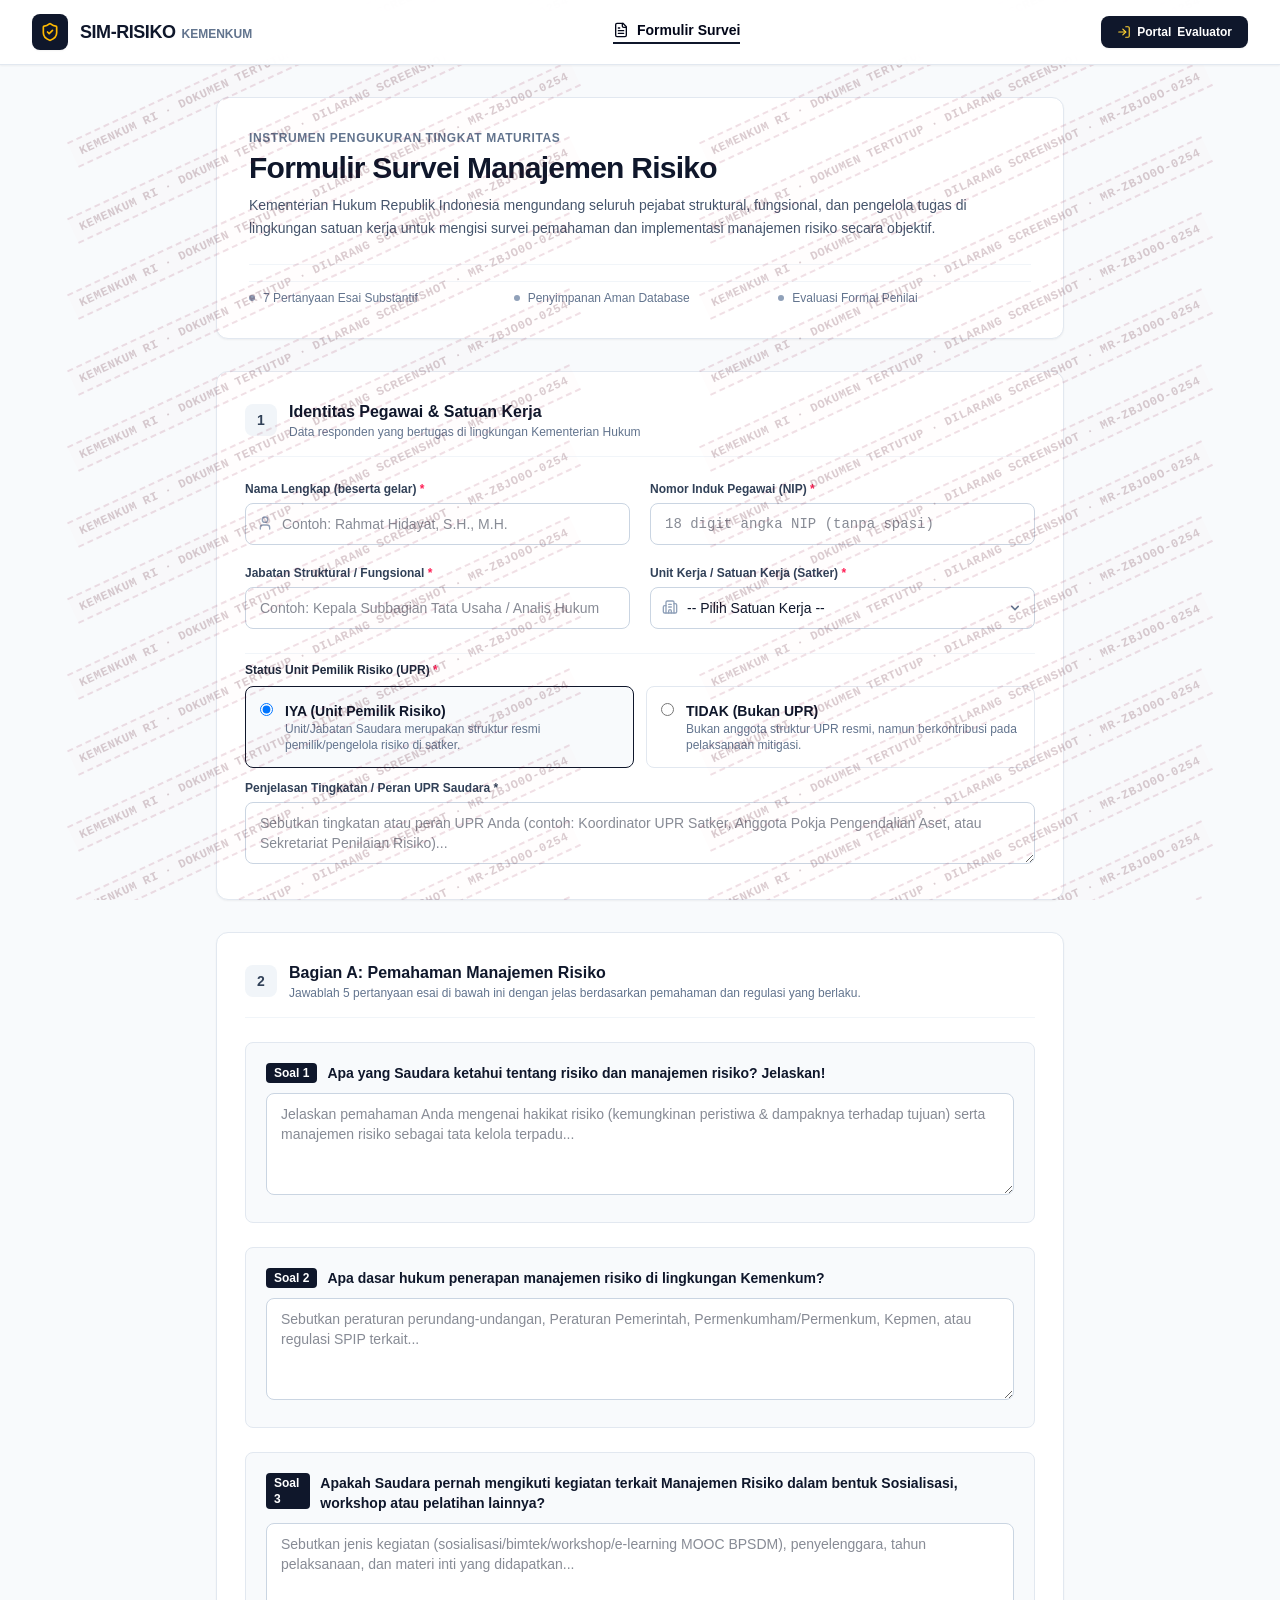
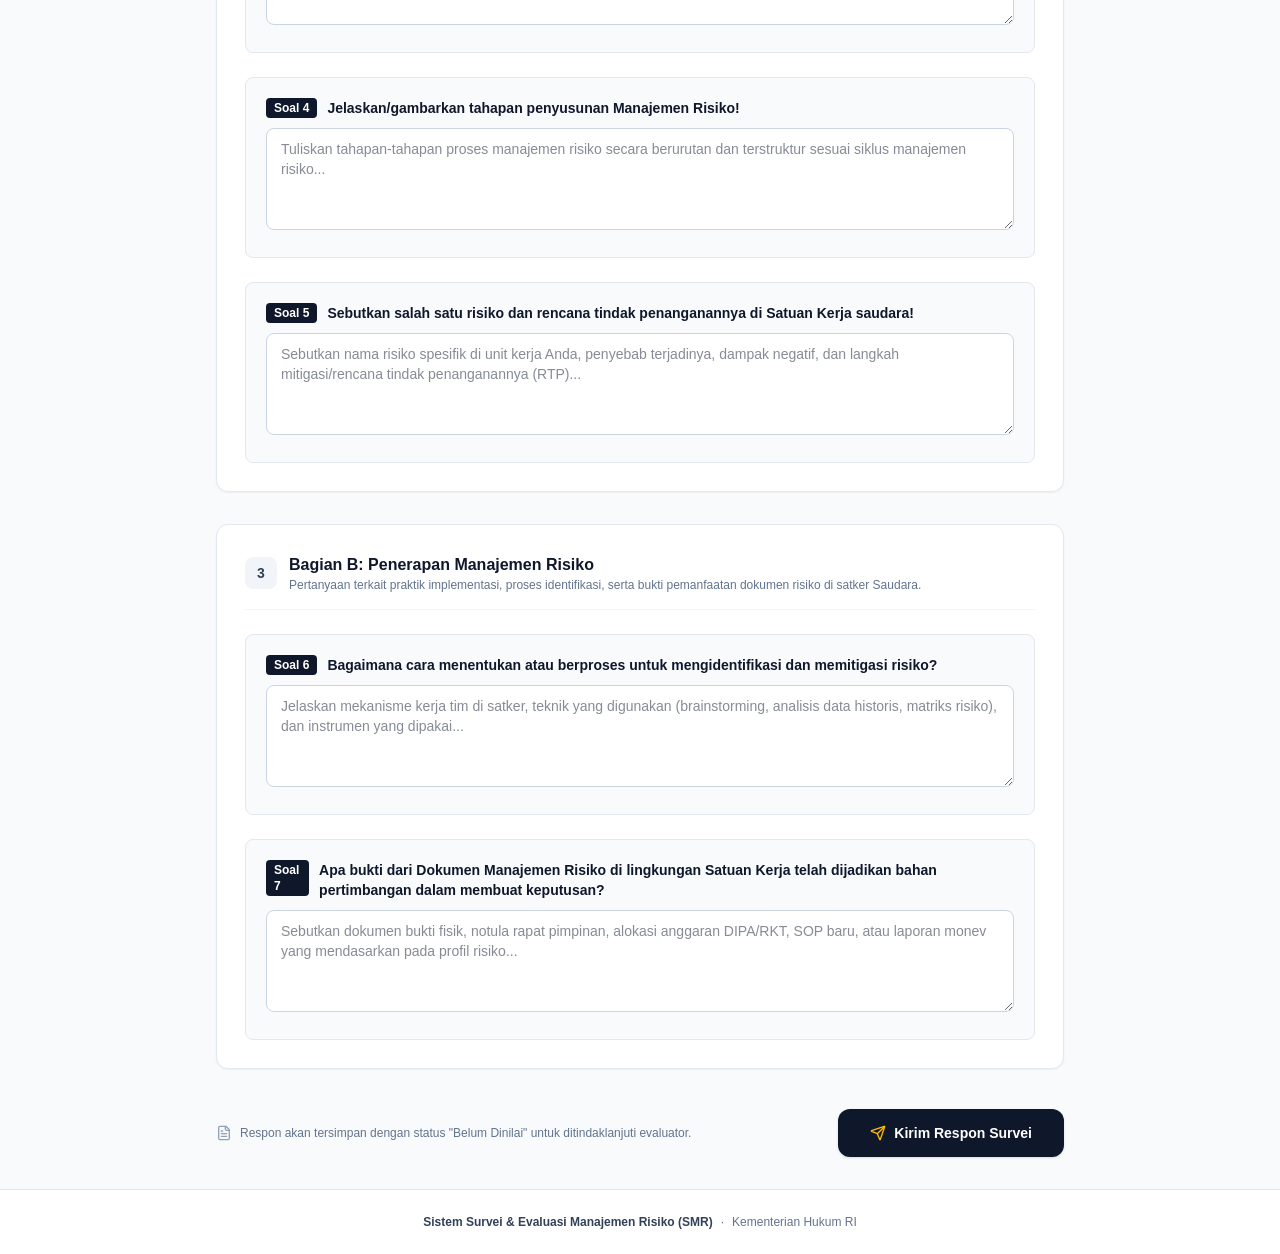
==== commit 884e6146: "feat: enhance security shield and update build assets Add `pagehide` event listener to SecurityShiel" ====
--- a/docs/index.html
+++ b/docs/index.html
@@ -12,8 +12,8 @@
     <link rel="preconnect" href="https://fonts.googleapis.com">
     <link rel="preconnect" href="https://fonts.gstatic.com" crossorigin>
     <link href="https://fonts.googleapis.com/css2?family=Plus+Jakarta+Sans:wght@400;500;600;700;800&family=JetBrains+Mono:wght@400;500;600&display=swap" rel="stylesheet">
-    <script type="module" crossorigin src="./assets/index-BFxfbb5P.js"></script>
-    <link rel="stylesheet" crossorigin href="./assets/index-meBSrRVB.css">
+    <script type="module" crossorigin src="./assets/index-CujzG0ug.js"></script>
+    <link rel="stylesheet" crossorigin href="./assets/index-K5PXoMBp.css">
   </head>
   <body class="bg-slate-50 text-slate-800 antialiased font-sans">
     <div id="root"></div>
--- a/docs/assets/index-K5PXoMBp.css
+++ b/docs/assets/index-K5PXoMBp.css
@@ -0,0 +1,2 @@
+/*! tailwindcss v4.3.3 | MIT License | https://tailwindcss.com */
+@layer properties{@supports (((-webkit-hyphens:none)) and (not (margin-trim:inline))) or ((-moz-orient:inline) and (not (color:rgb(from red r g b)))){*,:before,:after,::backdrop{--tw-rotate-x:initial;--tw-rotate-y:initial;--tw-rotate-z:initial;--tw-skew-x:initial;--tw-skew-y:initial;--tw-space-y-reverse:0;--tw-divide-x-reverse:0;--tw-border-style:solid;--tw-divide-y-reverse:0;--tw-leading:initial;--tw-font-weight:initial;--tw-tracking:initial;--tw-ordinal:initial;--tw-slashed-zero:initial;--tw-numeric-figure:initial;--tw-numeric-spacing:initial;--tw-numeric-fraction:initial;--tw-shadow:0 0 #0000;--tw-shadow-color:initial;--tw-shadow-alpha:100%;--tw-inset-shadow:0 0 #0000;--tw-inset-shadow-color:initial;--tw-inset-shadow-alpha:100%;--tw-ring-color:initial;--tw-ring-shadow:0 0 #0000;--tw-inset-ring-color:initial;--tw-inset-ring-shadow:0 0 #0000;--tw-ring-inset:initial;--tw-ring-offset-width:0px;--tw-ring-offset-color:#fff;--tw-ring-offset-shadow:0 0 #0000;--tw-blur:initial;--tw-brightness:initial;--tw-contrast:initial;--tw-grayscale:initial;--tw-hue-rotate:initial;--tw-invert:initial;--tw-opacity:initial;--tw-saturate:initial;--tw-sepia:initial;--tw-drop-shadow:initial;--tw-drop-shadow-color:initial;--tw-drop-shadow-alpha:100%;--tw-drop-shadow-size:initial;--tw-backdrop-blur:initial;--tw-backdrop-brightness:initial;--tw-backdrop-contrast:initial;--tw-backdrop-grayscale:initial;--tw-backdrop-hue-rotate:initial;--tw-backdrop-invert:initial;--tw-backdrop-opacity:initial;--tw-backdrop-saturate:initial;--tw-backdrop-sepia:initial;--tw-duration:initial}}}@layer theme{:root,:host{--font-sans:-apple-system, BlinkMacSystemFont, "Segoe UI", Roboto, "Helvetica Neue", "Noto Sans", Arial, sans-serif, "Apple Color Emoji", "Segoe UI Emoji", "Segoe UI Symbol", "Noto Color Emoji";--font-mono:ui-monospace, SFMono-Regular, Menlo, Monaco, Consolas, "Liberation Mono", "Courier New", monospace;--color-amber-50:oklch(98.7% .022 95.277);--color-amber-100:oklch(96.2% .059 95.617);--color-amber-200:oklch(92.4% .12 95.746);--color-amber-300:oklch(87.9% .169 91.605);--color-amber-400:oklch(82.8% .189 84.429);--color-amber-500:oklch(76.9% .188 70.08);--color-amber-600:oklch(66.6% .179 58.318);--color-amber-700:oklch(55.5% .163 48.998);--color-amber-800:oklch(47.3% .137 46.201);--color-amber-900:oklch(41.4% .112 45.904);--color-emerald-50:oklch(97.9% .021 166.113);--color-emerald-200:oklch(90.5% .093 164.15);--color-emerald-300:oklch(84.5% .143 164.978);--color-emerald-400:oklch(76.5% .177 163.223);--color-emerald-600:oklch(59.6% .145 163.225);--color-emerald-700:oklch(50.8% .118 165.612);--color-emerald-800:oklch(43.2% .095 166.913);--color-emerald-900:oklch(37.8% .077 168.94);--color-blue-50:oklch(97% .014 254.604);--color-blue-300:oklch(80.9% .105 251.813);--color-blue-700:oklch(48.8% .243 264.376);--color-blue-800:oklch(42.4% .199 265.638);--color-rose-50:oklch(96.9% .015 12.422);--color-rose-100:oklch(94.1% .03 12.58);--color-rose-200:oklch(89.2% .058 10.001);--color-rose-300:oklch(81% .117 11.638);--color-rose-400:oklch(71.2% .194 13.428);--color-rose-500:oklch(64.5% .246 16.439);--color-rose-600:oklch(58.6% .253 17.585);--color-rose-700:oklch(51.4% .222 16.935);--color-rose-800:oklch(45.5% .188 13.697);--color-rose-900:oklch(41% .159 10.272);--color-rose-950:oklch(27.1% .105 12.094);--color-slate-50:oklch(98.4% .003 247.858);--color-slate-100:oklch(96.8% .007 247.896);--color-slate-200:oklch(92.9% .013 255.508);--color-slate-300:oklch(86.9% .022 252.894);--color-slate-400:oklch(70.4% .04 256.788);--color-slate-500:oklch(55.4% .046 257.417);--color-slate-600:oklch(44.6% .043 257.281);--color-slate-700:oklch(37.2% .044 257.287);--color-slate-800:oklch(27.9% .041 260.031);--color-slate-900:oklch(20.8% .042 265.755);--color-slate-950:oklch(12.9% .042 264.695);--color-white:#fff;--spacing:.25rem;--container-xs:20rem;--container-sm:24rem;--container-md:28rem;--container-3xl:48rem;--container-4xl:56rem;--container-7xl:80rem;--text-xs:.75rem;--text-xs--line-height:calc(1 / .75);--text-sm:.875rem;--text-sm--line-height:calc(1.25 / .875);--text-base:1rem;--text-base--line-height:calc(1.5 / 1);--text-lg:1.125rem;--text-lg--line-height:calc(1.75 / 1.125);--text-xl:1.25rem;--text-xl--line-height:calc(1.75 / 1.25);--text-2xl:1.5rem;--text-2xl--line-height:calc(2 / 1.5);--text-3xl:1.875rem;--text-3xl--line-height:calc(2.25 / 1.875);--font-weight-normal:400;--font-weight-medium:500;--font-weight-semibold:600;--font-weight-bold:700;--font-weight-extrabold:800;--font-weight-black:900;--tracking-tight:-.025em;--tracking-wide:.025em;--tracking-wider:.05em;--tracking-widest:.1em;--leading-snug:1.375;--leading-relaxed:1.625;--radius-md:.375rem;--radius-lg:.5rem;--radius-xl:.75rem;--radius-2xl:1rem;--animate-pulse:pulse 2s cubic-bezier(.4, 0, .6, 1) infinite;--blur-xs:4px;--blur-sm:8px;--blur-xl:24px;--blur-2xl:40px;--default-transition-duration:.15s;--default-transition-timing-function:cubic-bezier(.4, 0, .2, 1);--default-font-family:var(--font-sans);--default-mono-font-family:var(--font-mono)}}@layer base{*,:after,:before,::backdrop{box-sizing:border-box;border:0 solid;margin:0;padding:0}::file-selector-button{box-sizing:border-box;border:0 solid;margin:0;padding:0}html,:host{-webkit-text-size-adjust:100%;tab-size:4;line-height:1.5;font-family:var(--default-font-family,-apple-system, BlinkMacSystemFont, "Segoe UI", Roboto, "Helvetica Neue", "Noto Sans", Arial, sans-serif, "Apple Color Emoji", "Segoe UI Emoji", "Segoe UI Symbol", "Noto Color Emoji");font-feature-settings:var(--default-font-feature-settings,normal);font-variation-settings:var(--default-font-variation-settings,normal);-webkit-tap-highlight-color:transparent}hr{height:0;color:inherit;border-top-width:1px}abbr:where([title]){-webkit-text-decoration:underline dotted;text-decoration:underline dotted}h1,h2,h3,h4,h5,h6{font-size:inherit;font-weight:inherit}a{color:inherit;-webkit-text-decoration:inherit;-webkit-text-decoration:inherit;-webkit-text-decoration:inherit;-webkit-text-decoration:inherit;text-decoration:inherit}b,strong{font-weight:bolder}code,kbd,samp,pre{font-family:var(--default-mono-font-family,ui-monospace, SFMono-Regular, Menlo, Monaco, Consolas, "Liberation Mono", "Courier New", monospace);font-feature-settings:var(--default-mono-font-feature-settings,normal);font-variation-settings:var(--default-mono-font-variation-settings,normal);font-size:1em}small{font-size:80%}sub,sup{vertical-align:baseline;font-size:75%;line-height:0;position:relative}sub{bottom:-.25em}sup{top:-.5em}table{text-indent:0;border-color:inherit;border-collapse:collapse}:-moz-focusring:where(:not(iframe)){outline:auto}progress{vertical-align:baseline}summary{display:list-item}ol,ul,menu{list-style:none}img,svg,video,canvas,audio,iframe,embed,object{vertical-align:middle;display:block}img,video{max-width:100%;height:auto}button,input,select,optgroup,textarea{font:inherit;font-feature-settings:inherit;font-variation-settings:inherit;letter-spacing:inherit;color:inherit;opacity:1;background-color:#0000;border-radius:0}::file-selector-button{font:inherit;font-feature-settings:inherit;font-variation-settings:inherit;letter-spacing:inherit;color:inherit;opacity:1;background-color:#0000;border-radius:0}:where(select:is([multiple],[size])) optgroup{font-weight:bolder}:where(select:is([multiple],[size])) optgroup option{padding-inline-start:20px}::file-selector-button{margin-inline-end:4px}::placeholder{opacity:1}@supports (not ((-webkit-appearance:-apple-pay-button))) or (contain-intrinsic-size:1px){::placeholder{color:currentColor}@supports (color:color-mix(in lab, red, red)){::placeholder{color:color-mix(in oklab, currentcolor 50%, transparent)}}}textarea{resize:vertical}::-webkit-search-decoration{-webkit-appearance:none}::-webkit-date-and-time-value{min-height:1lh;text-align:inherit}::-webkit-datetime-edit{display:inline-flex}::-webkit-datetime-edit-fields-wrapper{padding:0}::-webkit-datetime-edit{padding-block:0}::-webkit-datetime-edit-year-field{padding-block:0}::-webkit-datetime-edit-month-field{padding-block:0}::-webkit-datetime-edit-day-field{padding-block:0}::-webkit-datetime-edit-hour-field{padding-block:0}::-webkit-datetime-edit-minute-field{padding-block:0}::-webkit-datetime-edit-second-field{padding-block:0}::-webkit-datetime-edit-millisecond-field{padding-block:0}::-webkit-datetime-edit-meridiem-field{padding-block:0}::-webkit-calendar-picker-indicator{line-height:1}:-moz-ui-invalid{box-shadow:none}button,input:where([type=button],[type=reset],[type=submit]){appearance:button}::file-selector-button{appearance:button}::-webkit-inner-spin-button{height:auto}::-webkit-outer-spin-button{height:auto}[hidden]:where(:not([hidden=until-found])){display:none!important}body{-webkit-user-select:none;user-select:none;-webkit-touch-callout:none;font-family:Plus Jakarta Sans,system-ui,-apple-system,sans-serif}img{-webkit-user-drag:none;user-drag:none;pointer-events:none}.font-mono{font-family:JetBrains Mono,monospace}input,textarea,select{-webkit-user-select:auto;user-select:auto}}@layer components;@layer utilities{.pointer-events-none{pointer-events:none}.visible{visibility:visible}.absolute{position:absolute}.fixed{position:fixed}.relative{position:relative}.static{position:static}.sticky{position:sticky}.inset-0{inset:0}.inset-y-0{inset-block:0}.top-0{top:0}.top-2{top:calc(var(--spacing) * 2)}.top-2\.5{top:calc(var(--spacing) * 2.5)}.top-3{top:calc(var(--spacing) * 3)}.top-16{top:calc(var(--spacing) * 16)}.top-20{top:calc(var(--spacing) * 20)}.right-0{right:0}.right-2{right:calc(var(--spacing) * 2)}.right-3\.5{right:calc(var(--spacing) * 3.5)}.right-4{right:calc(var(--spacing) * 4)}.left-2\.5{left:calc(var(--spacing) * 2.5)}.left-3{left:calc(var(--spacing) * 3)}.z-10{z-index:10}.z-30{z-index:30}.z-40{z-index:40}.z-50{z-index:50}.col-span-1{grid-column:span 1/span 1}.col-span-2{grid-column:span 2/span 2}.container{width:100%}@media (width>=40rem){.container{max-width:40rem}}@media (width>=48rem){.container{max-width:48rem}}@media (width>=64rem){.container{max-width:64rem}}@media (width>=80rem){.container{max-width:80rem}}@media (width>=96rem){.container{max-width:96rem}}.-mx-2{margin-inline:calc(var(--spacing) * -2)}.mx-1{margin-inline:var(--spacing)}.mx-auto{margin-inline:auto}.my-2{margin-block:calc(var(--spacing) * 2)}.my-4{margin-block:calc(var(--spacing) * 4)}.my-8{margin-block:calc(var(--spacing) * 8)}.mt-0\.5{margin-top:calc(var(--spacing) * .5)}.mt-1{margin-top:var(--spacing)}.mt-2{margin-top:calc(var(--spacing) * 2)}.mt-2\.5{margin-top:calc(var(--spacing) * 2.5)}.mt-3{margin-top:calc(var(--spacing) * 3)}.mt-4{margin-top:calc(var(--spacing) * 4)}.mt-auto{margin-top:auto}.mr-1\.5{margin-right:calc(var(--spacing) * 1.5)}.mb-0\.5{margin-bottom:calc(var(--spacing) * .5)}.mb-1{margin-bottom:var(--spacing)}.mb-1\.5{margin-bottom:calc(var(--spacing) * 1.5)}.mb-2{margin-bottom:calc(var(--spacing) * 2)}.mb-3{margin-bottom:calc(var(--spacing) * 3)}.mb-4{margin-bottom:calc(var(--spacing) * 4)}.mb-6{margin-bottom:calc(var(--spacing) * 6)}.mb-8{margin-bottom:calc(var(--spacing) * 8)}.ml-auto{margin-left:auto}.line-clamp-4{-webkit-line-clamp:4;-webkit-box-orient:vertical;display:-webkit-box;overflow:hidden}.block{display:block}.contents{display:contents}.flex{display:flex}.grid{display:grid}.hidden{display:none}.inline{display:inline}.inline-block{display:inline-block}.inline-flex{display:inline-flex}.table{display:table}.h-1\.5{height:calc(var(--spacing) * 1.5)}.h-2{height:calc(var(--spacing) * 2)}.h-3{height:calc(var(--spacing) * 3)}.h-3\.5{height:calc(var(--spacing) * 3.5)}.h-4{height:calc(var(--spacing) * 4)}.h-5{height:calc(var(--spacing) * 5)}.h-6{height:calc(var(--spacing) * 6)}.h-7{height:calc(var(--spacing) * 7)}.h-8{height:calc(var(--spacing) * 8)}.h-9{height:calc(var(--spacing) * 9)}.h-10{height:calc(var(--spacing) * 10)}.h-12{height:calc(var(--spacing) * 12)}.h-14{height:calc(var(--spacing) * 14)}.h-16{height:calc(var(--spacing) * 16)}.max-h-\[85vh\]{max-height:85vh}.min-h-screen{min-height:100vh}.w-1\.5{width:calc(var(--spacing) * 1.5)}.w-1\/3{width:33.3333%}.w-2{width:calc(var(--spacing) * 2)}.w-3{width:calc(var(--spacing) * 3)}.w-3\.5{width:calc(var(--spacing) * 3.5)}.w-4{width:calc(var(--spacing) * 4)}.w-5{width:calc(var(--spacing) * 5)}.w-6{width:calc(var(--spacing) * 6)}.w-7{width:calc(var(--spacing) * 7)}.w-8{width:calc(var(--spacing) * 8)}.w-9{width:calc(var(--spacing) * 9)}.w-10{width:calc(var(--spacing) * 10)}.w-12{width:calc(var(--spacing) * 12)}.w-14{width:calc(var(--spacing) * 14)}.w-16{width:calc(var(--spacing) * 16)}.w-64{width:calc(var(--spacing) * 64)}.w-fit{width:fit-content}.w-full{width:100%}.w-px{width:1px}.max-w-3xl{max-width:var(--container-3xl)}.max-w-4xl{max-width:var(--container-4xl)}.max-w-7xl{max-width:var(--container-7xl)}.max-w-md{max-width:var(--container-md)}.max-w-sm{max-width:var(--container-sm)}.max-w-xs{max-width:var(--container-xs)}.min-w-0{min-width:0}.min-w-\[560px\]{min-width:560px}.flex-1{flex:1}.shrink-0{flex-shrink:0}.border-collapse{border-collapse:collapse}.-rotate-25{rotate:-25deg}.transform{transform:var(--tw-rotate-x,) var(--tw-rotate-y,) var(--tw-rotate-z,) var(--tw-skew-x,) var(--tw-skew-y,)}.animate-pulse{animation:var(--animate-pulse)}.cursor-not-allowed{cursor:not-allowed}.cursor-pointer{cursor:pointer}.resize{resize:both}.list-inside{list-style-position:inside}.list-disc{list-style-type:disc}.appearance-none{appearance:none}.grid-cols-1{grid-template-columns:repeat(1,minmax(0,1fr))}.grid-cols-2{grid-template-columns:repeat(2,minmax(0,1fr))}.grid-cols-4{grid-template-columns:repeat(4,minmax(0,1fr))}.flex-col{flex-direction:column}.flex-wrap{flex-wrap:wrap}.items-baseline{align-items:baseline}.items-center{align-items:center}.items-start{align-items:flex-start}.items-stretch{align-items:stretch}.justify-around{justify-content:space-around}.justify-between{justify-content:space-between}.justify-center{justify-content:center}.justify-end{justify-content:flex-end}.gap-1{gap:var(--spacing)}.gap-1\.5{gap:calc(var(--spacing) * 1.5)}.gap-2{gap:calc(var(--spacing) * 2)}.gap-2\.5{gap:calc(var(--spacing) * 2.5)}.gap-3{gap:calc(var(--spacing) * 3)}.gap-4{gap:calc(var(--spacing) * 4)}.gap-5{gap:calc(var(--spacing) * 5)}.gap-6{gap:calc(var(--spacing) * 6)}.gap-8{gap:calc(var(--spacing) * 8)}.gap-16{gap:calc(var(--spacing) * 16)}:where(.space-y-1>:not(:last-child)){--tw-space-y-reverse:0;margin-block-start:calc(var(--spacing) * var(--tw-space-y-reverse));margin-block-end:calc(var(--spacing) * calc(1 - var(--tw-space-y-reverse)))}:where(.space-y-1\.5>:not(:last-child)){--tw-space-y-reverse:0;margin-block-start:calc(calc(var(--spacing) * 1.5) * var(--tw-space-y-reverse));margin-block-end:calc(calc(var(--spacing) * 1.5) * calc(1 - var(--tw-space-y-reverse)))}:where(.space-y-2>:not(:last-child)){--tw-space-y-reverse:0;margin-block-start:calc(calc(var(--spacing) * 2) * var(--tw-space-y-reverse));margin-block-end:calc(calc(var(--spacing) * 2) * calc(1 - var(--tw-space-y-reverse)))}:where(.space-y-2\.5>:not(:last-child)){--tw-space-y-reverse:0;margin-block-start:calc(calc(var(--spacing) * 2.5) * var(--tw-space-y-reverse));margin-block-end:calc(calc(var(--spacing) * 2.5) * calc(1 - var(--tw-space-y-reverse)))}:where(.space-y-4>:not(:last-child)){--tw-space-y-reverse:0;margin-block-start:calc(calc(var(--spacing) * 4) * var(--tw-space-y-reverse));margin-block-end:calc(calc(var(--spacing) * 4) * calc(1 - var(--tw-space-y-reverse)))}:where(.space-y-5>:not(:last-child)){--tw-space-y-reverse:0;margin-block-start:calc(calc(var(--spacing) * 5) * var(--tw-space-y-reverse));margin-block-end:calc(calc(var(--spacing) * 5) * calc(1 - var(--tw-space-y-reverse)))}:where(.space-y-6>:not(:last-child)){--tw-space-y-reverse:0;margin-block-start:calc(calc(var(--spacing) * 6) * var(--tw-space-y-reverse));margin-block-end:calc(calc(var(--spacing) * 6) * calc(1 - var(--tw-space-y-reverse)))}:where(.space-y-8>:not(:last-child)){--tw-space-y-reverse:0;margin-block-start:calc(calc(var(--spacing) * 8) * var(--tw-space-y-reverse));margin-block-end:calc(calc(var(--spacing) * 8) * calc(1 - var(--tw-space-y-reverse)))}.gap-x-4{column-gap:calc(var(--spacing) * 4)}.gap-x-8{column-gap:calc(var(--spacing) * 8)}.gap-x-12{column-gap:calc(var(--spacing) * 12)}.gap-y-2{row-gap:calc(var(--spacing) * 2)}.gap-y-12{row-gap:calc(var(--spacing) * 12)}.gap-y-16{row-gap:calc(var(--spacing) * 16)}:where(.divide-x>:not(:last-child)){--tw-divide-x-reverse:0;border-inline-style:var(--tw-border-style);border-inline-start-width:calc(1px * var(--tw-divide-x-reverse));border-inline-end-width:calc(1px * calc(1 - var(--tw-divide-x-reverse)))}:where(.divide-y>:not(:last-child)){--tw-divide-y-reverse:0;border-bottom-style:var(--tw-border-style);border-top-style:var(--tw-border-style);border-top-width:calc(1px * var(--tw-divide-y-reverse));border-bottom-width:calc(1px * calc(1 - var(--tw-divide-y-reverse)))}:where(.divide-slate-100>:not(:last-child)){border-color:var(--color-slate-100)}:where(.divide-slate-200>:not(:last-child)){border-color:var(--color-slate-200)}.self-start{align-self:flex-start}.truncate{text-overflow:ellipsis;white-space:nowrap;overflow:hidden}.overflow-hidden{overflow:hidden}.overflow-x-auto{overflow-x:auto}.overflow-y-auto{overflow-y:auto}.rounded{border-radius:.25rem}.rounded-2xl{border-radius:var(--radius-2xl)}.rounded-full{border-radius:2147483647px}.rounded-lg{border-radius:var(--radius-lg)}.rounded-md{border-radius:var(--radius-md)}.rounded-xl{border-radius:var(--radius-xl)}.rounded-t-xl{border-top-left-radius:var(--radius-xl);border-top-right-radius:var(--radius-xl)}.rounded-b-xl{border-bottom-right-radius:var(--radius-xl);border-bottom-left-radius:var(--radius-xl)}.border{border-style:var(--tw-border-style);border-width:1px}.border-2{border-style:var(--tw-border-style);border-width:2px}.border-y{border-block-style:var(--tw-border-style);border-block-width:1px}.border-y-2{border-block-style:var(--tw-border-style);border-block-width:2px}.border-t{border-top-style:var(--tw-border-style);border-top-width:1px}.border-r{border-right-style:var(--tw-border-style);border-right-width:1px}.border-b{border-bottom-style:var(--tw-border-style);border-bottom-width:1px}.border-b-2{border-bottom-style:var(--tw-border-style);border-bottom-width:2px}.border-dashed{--tw-border-style:dashed;border-style:dashed}.border-amber-200{border-color:var(--color-amber-200)}.border-amber-200\/60{border-color:#fee68599}@supports (color:color-mix(in lab, red, red)){.border-amber-200\/60{border-color:color-mix(in oklab, var(--color-amber-200) 60%, transparent)}}.border-amber-200\/80{border-color:#fee685cc}@supports (color:color-mix(in lab, red, red)){.border-amber-200\/80{border-color:color-mix(in oklab, var(--color-amber-200) 80%, transparent)}}.border-amber-300{border-color:var(--color-amber-300)}.border-blue-300{border-color:var(--color-blue-300)}.border-emerald-200{border-color:var(--color-emerald-200)}.border-emerald-300{border-color:var(--color-emerald-300)}.border-rose-200{border-color:var(--color-rose-200)}.border-rose-300{border-color:var(--color-rose-300)}.border-rose-500\/30{border-color:#ff23574d}@supports (color:color-mix(in lab, red, red)){.border-rose-500\/30{border-color:color-mix(in oklab, var(--color-rose-500) 30%, transparent)}}.border-rose-900\/60{border-color:#8b083699}@supports (color:color-mix(in lab, red, red)){.border-rose-900\/60{border-color:color-mix(in oklab, var(--color-rose-900) 60%, transparent)}}.border-slate-100{border-color:var(--color-slate-100)}.border-slate-200{border-color:var(--color-slate-200)}.border-slate-200\/60{border-color:#e2e8f099}@supports (color:color-mix(in lab, red, red)){.border-slate-200\/60{border-color:color-mix(in oklab, var(--color-slate-200) 60%, transparent)}}.border-slate-300{border-color:var(--color-slate-300)}.border-slate-700{border-color:var(--color-slate-700)}.border-slate-800{border-color:var(--color-slate-800)}.border-slate-900{border-color:var(--color-slate-900)}.border-slate-900\/40{border-color:#0f172b66}@supports (color:color-mix(in lab, red, red)){.border-slate-900\/40{border-color:color-mix(in oklab, var(--color-slate-900) 40%, transparent)}}.border-transparent{border-color:#0000}.bg-amber-50{background-color:var(--color-amber-50)}.bg-amber-50\/50{background-color:#fffbeb80}@supports (color:color-mix(in lab, red, red)){.bg-amber-50\/50{background-color:color-mix(in oklab, var(--color-amber-50) 50%, transparent)}}.bg-amber-50\/60{background-color:#fffbeb99}@supports (color:color-mix(in lab, red, red)){.bg-amber-50\/60{background-color:color-mix(in oklab, var(--color-amber-50) 60%, transparent)}}.bg-amber-50\/70{background-color:#fffbebb3}@supports (color:color-mix(in lab, red, red)){.bg-amber-50\/70{background-color:color-mix(in oklab, var(--color-amber-50) 70%, transparent)}}.bg-amber-500{background-color:var(--color-amber-500)}.bg-amber-600{background-color:var(--color-amber-600)}.bg-blue-50{background-color:var(--color-blue-50)}.bg-emerald-50{background-color:var(--color-emerald-50)}.bg-emerald-700{background-color:var(--color-emerald-700)}.bg-rose-50{background-color:var(--color-rose-50)}.bg-rose-500\/5{background-color:#ff23570d}@supports (color:color-mix(in lab, red, red)){.bg-rose-500\/5{background-color:color-mix(in oklab, var(--color-rose-500) 5%, transparent)}}.bg-rose-500\/20{background-color:#ff235733}@supports (color:color-mix(in lab, red, red)){.bg-rose-500\/20{background-color:color-mix(in oklab, var(--color-rose-500) 20%, transparent)}}.bg-rose-600{background-color:var(--color-rose-600)}.bg-slate-50{background-color:var(--color-slate-50)}.bg-slate-50\/50{background-color:#f8fafc80}@supports (color:color-mix(in lab, red, red)){.bg-slate-50\/50{background-color:color-mix(in oklab, var(--color-slate-50) 50%, transparent)}}.bg-slate-100{background-color:var(--color-slate-100)}.bg-slate-200{background-color:var(--color-slate-200)}.bg-slate-400{background-color:var(--color-slate-400)}.bg-slate-800{background-color:var(--color-slate-800)}.bg-slate-900{background-color:var(--color-slate-900)}.bg-slate-950\/60{background-color:#02061899}@supports (color:color-mix(in lab, red, red)){.bg-slate-950\/60{background-color:color-mix(in oklab, var(--color-slate-950) 60%, transparent)}}.bg-slate-950\/70{background-color:#020618b3}@supports (color:color-mix(in lab, red, red)){.bg-slate-950\/70{background-color:color-mix(in oklab, var(--color-slate-950) 70%, transparent)}}.bg-slate-950\/80{background-color:#020618cc}@supports (color:color-mix(in lab, red, red)){.bg-slate-950\/80{background-color:color-mix(in oklab, var(--color-slate-950) 80%, transparent)}}.bg-slate-950\/85{background-color:#020618d9}@supports (color:color-mix(in lab, red, red)){.bg-slate-950\/85{background-color:color-mix(in oklab, var(--color-slate-950) 85%, transparent)}}.bg-white{background-color:var(--color-white)}.bg-white\/95{background-color:#fffffff2}@supports (color:color-mix(in lab, red, red)){.bg-white\/95{background-color:color-mix(in oklab, var(--color-white) 95%, transparent)}}.fill-current{fill:currentColor}.p-0\.5{padding:calc(var(--spacing) * .5)}.p-1{padding:var(--spacing)}.p-1\.5{padding:calc(var(--spacing) * 1.5)}.p-2{padding:calc(var(--spacing) * 2)}.p-2\.5{padding:calc(var(--spacing) * 2.5)}.p-3{padding:calc(var(--spacing) * 3)}.p-3\.5{padding:calc(var(--spacing) * 3.5)}.p-4{padding:calc(var(--spacing) * 4)}.p-5{padding:calc(var(--spacing) * 5)}.p-6{padding:calc(var(--spacing) * 6)}.p-7{padding:calc(var(--spacing) * 7)}.p-8{padding:calc(var(--spacing) * 8)}.px-2{padding-inline:calc(var(--spacing) * 2)}.px-2\.5{padding-inline:calc(var(--spacing) * 2.5)}.px-3{padding-inline:calc(var(--spacing) * 3)}.px-3\.5{padding-inline:calc(var(--spacing) * 3.5)}.px-4{padding-inline:calc(var(--spacing) * 4)}.px-5{padding-inline:calc(var(--spacing) * 5)}.px-6{padding-inline:calc(var(--spacing) * 6)}.px-8{padding-inline:calc(var(--spacing) * 8)}.py-0\.5{padding-block:calc(var(--spacing) * .5)}.py-1{padding-block:var(--spacing)}.py-1\.5{padding-block:calc(var(--spacing) * 1.5)}.py-2{padding-block:calc(var(--spacing) * 2)}.py-2\.5{padding-block:calc(var(--spacing) * 2.5)}.py-3{padding-block:calc(var(--spacing) * 3)}.py-3\.5{padding-block:calc(var(--spacing) * 3.5)}.py-4{padding-block:calc(var(--spacing) * 4)}.py-5{padding-block:calc(var(--spacing) * 5)}.py-6{padding-block:calc(var(--spacing) * 6)}.py-8{padding-block:calc(var(--spacing) * 8)}.py-12{padding-block:calc(var(--spacing) * 12)}.pt-1{padding-top:var(--spacing)}.pt-2{padding-top:calc(var(--spacing) * 2)}.pt-2\.5{padding-top:calc(var(--spacing) * 2.5)}.pt-3{padding-top:calc(var(--spacing) * 3)}.pt-4{padding-top:calc(var(--spacing) * 4)}.pt-6{padding-top:calc(var(--spacing) * 6)}.pr-3\.5{padding-right:calc(var(--spacing) * 3.5)}.pr-4{padding-right:calc(var(--spacing) * 4)}.pr-7{padding-right:calc(var(--spacing) * 7)}.pr-20{padding-right:calc(var(--spacing) * 20)}.pb-0\.5{padding-bottom:calc(var(--spacing) * .5)}.pb-1{padding-bottom:var(--spacing)}.pb-2{padding-bottom:calc(var(--spacing) * 2)}.pb-3{padding-bottom:calc(var(--spacing) * 3)}.pb-4{padding-bottom:calc(var(--spacing) * 4)}.pb-6{padding-bottom:calc(var(--spacing) * 6)}.pl-1{padding-left:var(--spacing)}.pl-3\.5{padding-left:calc(var(--spacing) * 3.5)}.pl-8{padding-left:calc(var(--spacing) * 8)}.pl-9{padding-left:calc(var(--spacing) * 9)}.text-center{text-align:center}.text-left{text-align:left}.text-right{text-align:right}.align-top{vertical-align:top}.font-mono{font-family:var(--font-mono)}.font-sans{font-family:var(--font-sans)}.text-2xl{font-size:var(--text-2xl);line-height:var(--tw-leading,var(--text-2xl--line-height))}.text-base{font-size:var(--text-base);line-height:var(--tw-leading,var(--text-base--line-height))}.text-lg{font-size:var(--text-lg);line-height:var(--tw-leading,var(--text-lg--line-height))}.text-sm{font-size:var(--text-sm);line-height:var(--tw-leading,var(--text-sm--line-height))}.text-xl{font-size:var(--text-xl);line-height:var(--tw-leading,var(--text-xl--line-height))}.text-xs{font-size:var(--text-xs);line-height:var(--tw-leading,var(--text-xs--line-height))}.text-\[8px\]{font-size:8px}.text-\[9px\]{font-size:9px}.text-\[10px\]{font-size:10px}.text-\[11px\]{font-size:11px}.leading-relaxed{--tw-leading:var(--leading-relaxed);line-height:var(--leading-relaxed)}.leading-snug{--tw-leading:var(--leading-snug);line-height:var(--leading-snug)}.font-black{--tw-font-weight:var(--font-weight-black);font-weight:var(--font-weight-black)}.font-bold{--tw-font-weight:var(--font-weight-bold);font-weight:var(--font-weight-bold)}.font-extrabold{--tw-font-weight:var(--font-weight-extrabold);font-weight:var(--font-weight-extrabold)}.font-medium{--tw-font-weight:var(--font-weight-medium);font-weight:var(--font-weight-medium)}.font-normal{--tw-font-weight:var(--font-weight-normal);font-weight:var(--font-weight-normal)}.font-semibold{--tw-font-weight:var(--font-weight-semibold);font-weight:var(--font-weight-semibold)}.tracking-tight{--tw-tracking:var(--tracking-tight);letter-spacing:var(--tracking-tight)}.tracking-wide{--tw-tracking:var(--tracking-wide);letter-spacing:var(--tracking-wide)}.tracking-wider{--tw-tracking:var(--tracking-wider);letter-spacing:var(--tracking-wider)}.tracking-widest{--tw-tracking:var(--tracking-widest);letter-spacing:var(--tracking-widest)}.break-words{overflow-wrap:break-word}.break-all{word-break:break-all}.whitespace-nowrap{white-space:nowrap}.whitespace-pre-line{white-space:pre-line}.text-amber-300{color:var(--color-amber-300)}.text-amber-400{color:var(--color-amber-400)}.text-amber-600{color:var(--color-amber-600)}.text-amber-700{color:var(--color-amber-700)}.text-amber-800{color:var(--color-amber-800)}.text-amber-900{color:var(--color-amber-900)}.text-blue-700{color:var(--color-blue-700)}.text-blue-800{color:var(--color-blue-800)}.text-emerald-400{color:var(--color-emerald-400)}.text-emerald-600{color:var(--color-emerald-600)}.text-emerald-700{color:var(--color-emerald-700)}.text-emerald-800{color:var(--color-emerald-800)}.text-emerald-900{color:var(--color-emerald-900)}.text-rose-400{color:var(--color-rose-400)}.text-rose-500{color:var(--color-rose-500)}.text-rose-600{color:var(--color-rose-600)}.text-rose-700{color:var(--color-rose-700)}.text-rose-800{color:var(--color-rose-800)}.text-rose-900{color:var(--color-rose-900)}.text-rose-950{color:var(--color-rose-950)}.text-slate-200{color:var(--color-slate-200)}.text-slate-300{color:var(--color-slate-300)}.text-slate-400{color:var(--color-slate-400)}.text-slate-500{color:var(--color-slate-500)}.text-slate-600{color:var(--color-slate-600)}.text-slate-700{color:var(--color-slate-700)}.text-slate-800{color:var(--color-slate-800)}.text-slate-900{color:var(--color-slate-900)}.text-slate-950{color:var(--color-slate-950)}.text-white{color:var(--color-white)}.lowercase{text-transform:lowercase}.uppercase{text-transform:uppercase}.italic{font-style:italic}.tabular-nums{--tw-numeric-spacing:tabular-nums;font-variant-numeric:var(--tw-ordinal,) var(--tw-slashed-zero,) var(--tw-numeric-figure,) var(--tw-numeric-spacing,) var(--tw-numeric-fraction,)}.underline{text-decoration-line:underline}.decoration-1{text-decoration-thickness:1px}.antialiased{-webkit-font-smoothing:antialiased;-moz-osx-font-smoothing:grayscale}.opacity-20{opacity:.2}.opacity-\[0\.09\]{opacity:.09}.opacity-\[0\.035\]{opacity:.035}.shadow-2xl{--tw-shadow:0 25px 50px -12px var(--tw-shadow-color,#00000040);box-shadow:var(--tw-inset-shadow), var(--tw-inset-ring-shadow), var(--tw-ring-offset-shadow), var(--tw-ring-shadow), var(--tw-shadow)}.shadow-lg{--tw-shadow:0 10px 15px -3px var(--tw-shadow-color,#0000001a), 0 4px 6px -4px var(--tw-shadow-color,#0000001a);box-shadow:var(--tw-inset-shadow), var(--tw-inset-ring-shadow), var(--tw-ring-offset-shadow), var(--tw-ring-shadow), var(--tw-shadow)}.shadow-sm{--tw-shadow:0 1px 3px 0 var(--tw-shadow-color,#0000001a), 0 1px 2px -1px var(--tw-shadow-color,#0000001a);box-shadow:var(--tw-inset-shadow), var(--tw-inset-ring-shadow), var(--tw-ring-offset-shadow), var(--tw-ring-shadow), var(--tw-shadow)}.shadow-xl{--tw-shadow:0 20px 25px -5px var(--tw-shadow-color,#0000001a), 0 8px 10px -6px var(--tw-shadow-color,#0000001a);box-shadow:var(--tw-inset-shadow), var(--tw-inset-ring-shadow), var(--tw-ring-offset-shadow), var(--tw-ring-shadow), var(--tw-shadow)}.shadow-xs{--tw-shadow:0 1px 2px 0 var(--tw-shadow-color,#0000000d);box-shadow:var(--tw-inset-shadow), var(--tw-inset-ring-shadow), var(--tw-ring-offset-shadow), var(--tw-ring-shadow), var(--tw-shadow)}.blur{--tw-blur:blur(8px);filter:var(--tw-blur,) var(--tw-brightness,) var(--tw-contrast,) var(--tw-grayscale,) var(--tw-hue-rotate,) var(--tw-invert,) var(--tw-saturate,) var(--tw-sepia,) var(--tw-drop-shadow,)}.filter{filter:var(--tw-blur,) var(--tw-brightness,) var(--tw-contrast,) var(--tw-grayscale,) var(--tw-hue-rotate,) var(--tw-invert,) var(--tw-saturate,) var(--tw-sepia,) var(--tw-drop-shadow,)}.filter\!{filter:var(--tw-blur,) var(--tw-brightness,) var(--tw-contrast,) var(--tw-grayscale,) var(--tw-hue-rotate,) var(--tw-invert,) var(--tw-saturate,) var(--tw-sepia,) var(--tw-drop-shadow,)!important}.backdrop-blur-2xl{--tw-backdrop-blur:blur(var(--blur-2xl));-webkit-backdrop-filter:var(--tw-backdrop-blur,) var(--tw-backdrop-brightness,) var(--tw-backdrop-contrast,) var(--tw-backdrop-grayscale,) var(--tw-backdrop-hue-rotate,) var(--tw-backdrop-invert,) var(--tw-backdrop-opacity,) var(--tw-backdrop-saturate,) var(--tw-backdrop-sepia,);backdrop-filter:var(--tw-backdrop-blur,) var(--tw-backdrop-brightness,) var(--tw-backdrop-contrast,) var(--tw-backdrop-grayscale,) var(--tw-backdrop-hue-rotate,) var(--tw-backdrop-invert,) var(--tw-backdrop-opacity,) var(--tw-backdrop-saturate,) var(--tw-backdrop-sepia,)}.backdrop-blur-sm{--tw-backdrop-blur:blur(var(--blur-sm));-webkit-backdrop-filter:var(--tw-backdrop-blur,) var(--tw-backdrop-brightness,) var(--tw-backdrop-contrast,) var(--tw-backdrop-grayscale,) var(--tw-backdrop-hue-rotate,) var(--tw-backdrop-invert,) var(--tw-backdrop-opacity,) var(--tw-backdrop-saturate,) var(--tw-backdrop-sepia,);backdrop-filter:var(--tw-backdrop-blur,) var(--tw-backdrop-brightness,) var(--tw-backdrop-contrast,) var(--tw-backdrop-grayscale,) var(--tw-backdrop-hue-rotate,) var(--tw-backdrop-invert,) var(--tw-backdrop-opacity,) var(--tw-backdrop-saturate,) var(--tw-backdrop-sepia,)}.backdrop-blur-xl{--tw-backdrop-blur:blur(var(--blur-xl));-webkit-backdrop-filter:var(--tw-backdrop-blur,) var(--tw-backdrop-brightness,) var(--tw-backdrop-contrast,) var(--tw-backdrop-grayscale,) var(--tw-backdrop-hue-rotate,) var(--tw-backdrop-invert,) var(--tw-backdrop-opacity,) var(--tw-backdrop-saturate,) var(--tw-backdrop-sepia,);backdrop-filter:var(--tw-backdrop-blur,) var(--tw-backdrop-brightness,) var(--tw-backdrop-contrast,) var(--tw-backdrop-grayscale,) var(--tw-backdrop-hue-rotate,) var(--tw-backdrop-invert,) var(--tw-backdrop-opacity,) var(--tw-backdrop-saturate,) var(--tw-backdrop-sepia,)}.backdrop-blur-xs{--tw-backdrop-blur:blur(var(--blur-xs));-webkit-backdrop-filter:var(--tw-backdrop-blur,) var(--tw-backdrop-brightness,) var(--tw-backdrop-contrast,) var(--tw-backdrop-grayscale,) var(--tw-backdrop-hue-rotate,) var(--tw-backdrop-invert,) var(--tw-backdrop-opacity,) var(--tw-backdrop-saturate,) var(--tw-backdrop-sepia,);backdrop-filter:var(--tw-backdrop-blur,) var(--tw-backdrop-brightness,) var(--tw-backdrop-contrast,) var(--tw-backdrop-grayscale,) var(--tw-backdrop-hue-rotate,) var(--tw-backdrop-invert,) var(--tw-backdrop-opacity,) var(--tw-backdrop-saturate,) var(--tw-backdrop-sepia,)}.transition{transition-property:color,background-color,border-color,outline-color,text-decoration-color,fill,stroke,--tw-gradient-from,--tw-gradient-via,--tw-gradient-to,opacity,box-shadow,transform,translate,scale,rotate,filter,-webkit-backdrop-filter,backdrop-filter,display,content-visibility,overlay,pointer-events;transition-timing-function:var(--tw-ease,var(--default-transition-timing-function));transition-duration:var(--tw-duration,var(--default-transition-duration))}.transition-all{transition-property:all;transition-timing-function:var(--tw-ease,var(--default-transition-timing-function));transition-duration:var(--tw-duration,var(--default-transition-duration))}.transition-colors{transition-property:color,background-color,border-color,outline-color,text-decoration-color,fill,stroke,--tw-gradient-from,--tw-gradient-via,--tw-gradient-to;transition-timing-function:var(--tw-ease,var(--default-transition-timing-function));transition-duration:var(--tw-duration,var(--default-transition-duration))}.transition-opacity{transition-property:opacity;transition-timing-function:var(--tw-ease,var(--default-transition-timing-function));transition-duration:var(--tw-duration,var(--default-transition-duration))}.duration-150{--tw-duration:.15s;transition-duration:.15s}.duration-200{--tw-duration:.2s;transition-duration:.2s}.select-none{-webkit-user-select:none;user-select:none}@media (hover:hover){.hover\:border-rose-200:hover{border-color:var(--color-rose-200)}.hover\:border-slate-300:hover{border-color:var(--color-slate-300)}.hover\:bg-amber-100:hover{background-color:var(--color-amber-100)}.hover\:bg-amber-600:hover{background-color:var(--color-amber-600)}.hover\:bg-emerald-800:hover{background-color:var(--color-emerald-800)}.hover\:bg-rose-50:hover{background-color:var(--color-rose-50)}.hover\:bg-rose-100:hover{background-color:var(--color-rose-100)}.hover\:bg-rose-700:hover{background-color:var(--color-rose-700)}.hover\:bg-slate-50:hover{background-color:var(--color-slate-50)}.hover\:bg-slate-50\/80:hover{background-color:#f8fafccc}@supports (color:color-mix(in lab, red, red)){.hover\:bg-slate-50\/80:hover{background-color:color-mix(in oklab, var(--color-slate-50) 80%, transparent)}}.hover\:bg-slate-100:hover{background-color:var(--color-slate-100)}.hover\:bg-slate-200:hover{background-color:var(--color-slate-200)}.hover\:bg-slate-300:hover{background-color:var(--color-slate-300)}.hover\:bg-slate-700:hover{background-color:var(--color-slate-700)}.hover\:bg-slate-800:hover{background-color:var(--color-slate-800)}.hover\:text-emerald-900:hover{color:var(--color-emerald-900)}.hover\:text-rose-600:hover{color:var(--color-rose-600)}.hover\:text-slate-600:hover{color:var(--color-slate-600)}.hover\:text-slate-700:hover{color:var(--color-slate-700)}.hover\:text-slate-800:hover{color:var(--color-slate-800)}.hover\:text-slate-900:hover{color:var(--color-slate-900)}.hover\:text-white:hover{color:var(--color-white)}.hover\:opacity-90:hover{opacity:.9}.hover\:shadow-md:hover{--tw-shadow:0 4px 6px -1px var(--tw-shadow-color,#0000001a), 0 2px 4px -2px var(--tw-shadow-color,#0000001a);box-shadow:var(--tw-inset-shadow), var(--tw-inset-ring-shadow), var(--tw-ring-offset-shadow), var(--tw-ring-shadow), var(--tw-shadow)}}.focus\:bg-white:focus{background-color:var(--color-white)}.focus\:ring-1:focus{--tw-ring-shadow:var(--tw-ring-inset,) 0 0 0 calc(1px + var(--tw-ring-offset-width)) var(--tw-ring-color,currentcolor);box-shadow:var(--tw-inset-shadow), var(--tw-inset-ring-shadow), var(--tw-ring-offset-shadow), var(--tw-ring-shadow), var(--tw-shadow)}.focus\:ring-2:focus{--tw-ring-shadow:var(--tw-ring-inset,) 0 0 0 calc(2px + var(--tw-ring-offset-width)) var(--tw-ring-color,currentcolor);box-shadow:var(--tw-inset-shadow), var(--tw-inset-ring-shadow), var(--tw-ring-offset-shadow), var(--tw-ring-shadow), var(--tw-shadow)}.focus\:ring-slate-900:focus{--tw-ring-color:var(--color-slate-900)}.focus\:outline-hidden:focus{--tw-outline-style:none;outline-style:none}@media (forced-colors:active){.focus\:outline-hidden:focus{outline-offset:2px;outline:2px solid #0000}}.disabled\:cursor-not-allowed:disabled{cursor:not-allowed}.disabled\:opacity-50:disabled{opacity:.5}.disabled\:opacity-60:disabled{opacity:.6}@media (width>=40rem){.sm\:right-8{right:calc(var(--spacing) * 8)}.sm\:col-span-2{grid-column:span 2/span 2}.sm\:mx-0{margin-inline:0}.sm\:my-6{margin-block:calc(var(--spacing) * 6)}.sm\:mt-0{margin-top:0}.sm\:ml-0{margin-left:0}.sm\:block{display:block}.sm\:hidden{display:none}.sm\:inline{display:inline}.sm\:inline-block{display:inline-block}.sm\:h-4\.5{height:calc(var(--spacing) * 4.5)}.sm\:h-8{height:calc(var(--spacing) * 8)}.sm\:h-11{height:calc(var(--spacing) * 11)}.sm\:h-14{height:calc(var(--spacing) * 14)}.sm\:h-16{height:calc(var(--spacing) * 16)}.sm\:w-4\.5{width:calc(var(--spacing) * 4.5)}.sm\:w-8{width:calc(var(--spacing) * 8)}.sm\:w-11{width:calc(var(--spacing) * 11)}.sm\:w-80{width:calc(var(--spacing) * 80)}.sm\:w-auto{width:auto}.sm\:max-w-sm{max-width:var(--container-sm)}.sm\:max-w-xs{max-width:var(--container-xs)}.sm\:min-w-full{min-width:100%}.sm\:flex-initial{flex:0 auto}.sm\:grid-cols-2{grid-template-columns:repeat(2,minmax(0,1fr))}.sm\:grid-cols-3{grid-template-columns:repeat(3,minmax(0,1fr))}.sm\:grid-cols-4{grid-template-columns:repeat(4,minmax(0,1fr))}.sm\:flex-row{flex-direction:row}.sm\:items-center{align-items:center}.sm\:gap-1\.5{gap:calc(var(--spacing) * 1.5)}.sm\:gap-2\.5{gap:calc(var(--spacing) * 2.5)}.sm\:gap-3{gap:calc(var(--spacing) * 3)}.sm\:gap-4{gap:calc(var(--spacing) * 4)}.sm\:gap-6{gap:calc(var(--spacing) * 6)}.sm\:gap-8{gap:calc(var(--spacing) * 8)}:where(.sm\:divide-x>:not(:last-child)){--tw-divide-x-reverse:0;border-inline-style:var(--tw-border-style);border-inline-start-width:calc(1px * var(--tw-divide-x-reverse));border-inline-end-width:calc(1px * calc(1 - var(--tw-divide-x-reverse)))}:where(.sm\:divide-y-0>:not(:last-child)){--tw-divide-y-reverse:0;border-bottom-style:var(--tw-border-style);border-top-style:var(--tw-border-style);border-top-width:calc(0px * var(--tw-divide-y-reverse));border-bottom-width:calc(0px * calc(1 - var(--tw-divide-y-reverse)))}.sm\:p-2\.5{padding:calc(var(--spacing) * 2.5)}.sm\:p-4{padding:calc(var(--spacing) * 4)}.sm\:p-5{padding:calc(var(--spacing) * 5)}.sm\:p-6{padding:calc(var(--spacing) * 6)}.sm\:p-7{padding:calc(var(--spacing) * 7)}.sm\:p-8{padding:calc(var(--spacing) * 8)}.sm\:p-12{padding:calc(var(--spacing) * 12)}.sm\:px-3{padding-inline:calc(var(--spacing) * 3)}.sm\:px-4{padding-inline:calc(var(--spacing) * 4)}.sm\:px-5{padding-inline:calc(var(--spacing) * 5)}.sm\:px-6{padding-inline:calc(var(--spacing) * 6)}.sm\:py-2{padding-block:calc(var(--spacing) * 2)}.sm\:py-4{padding-block:calc(var(--spacing) * 4)}.sm\:pt-0{padding-top:0}.sm\:text-left{text-align:left}.sm\:text-2xl{font-size:var(--text-2xl);line-height:var(--tw-leading,var(--text-2xl--line-height))}.sm\:text-3xl{font-size:var(--text-3xl);line-height:var(--tw-leading,var(--text-3xl--line-height))}.sm\:text-base{font-size:var(--text-base);line-height:var(--tw-leading,var(--text-base--line-height))}.sm\:text-lg{font-size:var(--text-lg);line-height:var(--tw-leading,var(--text-lg--line-height))}.sm\:text-sm{font-size:var(--text-sm);line-height:var(--tw-leading,var(--text-sm--line-height))}.sm\:text-xl{font-size:var(--text-xl);line-height:var(--tw-leading,var(--text-xl--line-height))}.sm\:text-xs{font-size:var(--text-xs);line-height:var(--tw-leading,var(--text-xs--line-height))}.sm\:text-\[10px\]{font-size:10px}.sm\:text-\[11px\]{font-size:11px}}@media (width>=48rem){.md\:flex{display:flex}.md\:hidden{display:none}.md\:h-5{height:calc(var(--spacing) * 5)}.md\:h-9{height:calc(var(--spacing) * 9)}.md\:w-5{width:calc(var(--spacing) * 5)}.md\:w-9{width:calc(var(--spacing) * 9)}.md\:grid-cols-2{grid-template-columns:repeat(2,minmax(0,1fr))}.md\:flex-row{flex-direction:row}.md\:items-center{align-items:center}.md\:gap-8{gap:calc(var(--spacing) * 8)}.md\:p-10{padding:calc(var(--spacing) * 10)}.md\:text-base{font-size:var(--text-base);line-height:var(--tw-leading,var(--text-base--line-height))}.md\:text-lg{font-size:var(--text-lg);line-height:var(--tw-leading,var(--text-lg--line-height))}}@media (width>=64rem){.lg\:col-span-1{grid-column:span 1/span 1}.lg\:inline-block{display:inline-block}.lg\:grid-cols-2{grid-template-columns:repeat(2,minmax(0,1fr))}.lg\:grid-cols-3{grid-template-columns:repeat(3,minmax(0,1fr))}.lg\:grid-cols-4{grid-template-columns:repeat(4,minmax(0,1fr))}.lg\:flex-row{flex-direction:row}.lg\:items-center{align-items:center}.lg\:gap-6{gap:calc(var(--spacing) * 6)}.lg\:self-auto{align-self:auto}.lg\:border-t-0{border-top-style:var(--tw-border-style);border-top-width:0}.lg\:border-l{border-left-style:var(--tw-border-style);border-left-width:1px}.lg\:px-8{padding-inline:calc(var(--spacing) * 8)}.lg\:pt-0{padding-top:0}.lg\:pl-6{padding-left:calc(var(--spacing) * 6)}}@media (width>=80rem){.xl\:inline{display:inline}}@media (prefers-color-scheme:dark){.dark\:opacity-25{opacity:.25}.dark\:opacity-\[0\.14\]{opacity:.14}}@media print{.print\:static{position:static}.print\:col-span-2{grid-column:span 2/span 2}.print\:my-0{margin-block:0}.print\:max-h-none{max-height:none}.print\:w-\[6\%\]{width:6%}.print\:w-\[12\%\]{width:12%}.print\:w-\[36\%\]{width:36%}.print\:w-\[46\%\]{width:46%}.print\:w-full{width:100%}.print\:max-w-none{max-width:none}.print\:table-fixed{table-layout:fixed}.print\:grid-cols-2{grid-template-columns:repeat(2,minmax(0,1fr))}.print\:grid-cols-4{grid-template-columns:repeat(4,minmax(0,1fr))}:where(.print\:divide-x>:not(:last-child)){--tw-divide-x-reverse:0;border-inline-style:var(--tw-border-style);border-inline-start-width:calc(1px * var(--tw-divide-x-reverse));border-inline-end-width:calc(1px * calc(1 - var(--tw-divide-x-reverse)))}.print\:overflow-visible{overflow:visible}.print\:border-none{--tw-border-style:none;border-style:none}.print\:bg-transparent{background-color:#0000}.print\:bg-white{background-color:var(--color-white)}.print\:p-0{padding:0}.print\:shadow-none{--tw-shadow:0 0 #0000;box-shadow:var(--tw-inset-shadow), var(--tw-inset-ring-shadow), var(--tw-ring-offset-shadow), var(--tw-ring-shadow), var(--tw-shadow)}}}body.screen-shield-active #root{filter:blur(40px)brightness(30%)grayscale()!important;pointer-events:none!important;-webkit-user-select:none!important;user-select:none!important;opacity:.05!important;transition:none!important}@media print{@page{size:A4 portrait;margin:8mm 10mm}body:not(.allow-print) #root{display:none!important}body:not(.allow-print):before{content:"DOKUMEN TERTUTUP - PENCETAKAN FORMULIR DAN SOAL EVALUASI DILARANG OLEH SISTEM PROTEKSI KEMENKUM RI.";color:#dc2626!important;text-align:center!important;padding-top:60mm!important;font-family:sans-serif!important;font-size:14pt!important;font-weight:700!important;display:block!important}.no-print,header,nav,button,.print-hide{display:none!important}body{color:#000!important;-webkit-print-color-adjust:exact!important;print-color-adjust:exact!important;background:#fff!important;margin:0!important;padding:0!important;font-size:10pt!important;line-height:1.35!important}.print-only{display:block!important}.print-container{width:100%!important;max-width:100%!important;box-shadow:none!important;border:none!important;max-height:none!important;margin:0!important;padding:0!important;overflow:visible!important}table{table-layout:fixed!important;width:100%!important;max-width:100%!important}th,td{word-break:break-word!important;overflow-wrap:break-word!important}.print-break-inside-avoid{break-inside:avoid!important;page-break-inside:avoid!important}.print-break-after{page-break-after:always!important;break-after:page!important}}.print-only{display:none}@property --tw-rotate-x{syntax:"*";inherits:false}@property --tw-rotate-y{syntax:"*";inherits:false}@property --tw-rotate-z{syntax:"*";inherits:false}@property --tw-skew-x{syntax:"*";inherits:false}@property --tw-skew-y{syntax:"*";inherits:false}@property --tw-space-y-reverse{syntax:"*";inherits:false;initial-value:0}@property --tw-divide-x-reverse{syntax:"*";inherits:false;initial-value:0}@property --tw-border-style{syntax:"*";inherits:false;initial-value:solid}@property --tw-divide-y-reverse{syntax:"*";inherits:false;initial-value:0}@property --tw-leading{syntax:"*";inherits:false}@property --tw-font-weight{syntax:"*";inherits:false}@property --tw-tracking{syntax:"*";inherits:false}@property --tw-ordinal{syntax:"*";inherits:false}@property --tw-slashed-zero{syntax:"*";inherits:false}@property --tw-numeric-figure{syntax:"*";inherits:false}@property --tw-numeric-spacing{syntax:"*";inherits:false}@property --tw-numeric-fraction{syntax:"*";inherits:false}@property --tw-shadow{syntax:"*";inherits:false;initial-value:0 0 #0000}@property --tw-shadow-color{syntax:"*";inherits:false}@property --tw-shadow-alpha{syntax:"<percentage>";inherits:false;initial-value:100%}@property --tw-inset-shadow{syntax:"*";inherits:false;initial-value:0 0 #0000}@property --tw-inset-shadow-color{syntax:"*";inherits:false}@property --tw-inset-shadow-alpha{syntax:"<percentage>";inherits:false;initial-value:100%}@property --tw-ring-color{syntax:"*";inherits:false}@property --tw-ring-shadow{syntax:"*";inherits:false;initial-value:0 0 #0000}@property --tw-inset-ring-color{syntax:"*";inherits:false}@property --tw-inset-ring-shadow{syntax:"*";inherits:false;initial-value:0 0 #0000}@property --tw-ring-inset{syntax:"*";inherits:false}@property --tw-ring-offset-width{syntax:"<length>";inherits:false;initial-value:0}@property --tw-ring-offset-color{syntax:"*";inherits:false;initial-value:#fff}@property --tw-ring-offset-shadow{syntax:"*";inherits:false;initial-value:0 0 #0000}@property --tw-blur{syntax:"*";inherits:false}@property --tw-brightness{syntax:"*";inherits:false}@property --tw-contrast{syntax:"*";inherits:false}@property --tw-grayscale{syntax:"*";inherits:false}@property --tw-hue-rotate{syntax:"*";inherits:false}@property --tw-invert{syntax:"*";inherits:false}@property --tw-opacity{syntax:"*";inherits:false}@property --tw-saturate{syntax:"*";inherits:false}@property --tw-sepia{syntax:"*";inherits:false}@property --tw-drop-shadow{syntax:"*";inherits:false}@property --tw-drop-shadow-color{syntax:"*";inherits:false}@property --tw-drop-shadow-alpha{syntax:"<percentage>";inherits:false;initial-value:100%}@property --tw-drop-shadow-size{syntax:"*";inherits:false}@property --tw-backdrop-blur{syntax:"*";inherits:false}@property --tw-backdrop-brightness{syntax:"*";inherits:false}@property --tw-backdrop-contrast{syntax:"*";inherits:false}@property --tw-backdrop-grayscale{syntax:"*";inherits:false}@property --tw-backdrop-hue-rotate{syntax:"*";inherits:false}@property --tw-backdrop-invert{syntax:"*";inherits:false}@property --tw-backdrop-opacity{syntax:"*";inherits:false}@property --tw-backdrop-saturate{syntax:"*";inherits:false}@property --tw-backdrop-sepia{syntax:"*";inherits:false}@property --tw-duration{syntax:"*";inherits:false}@keyframes pulse{50%{opacity:.5}}
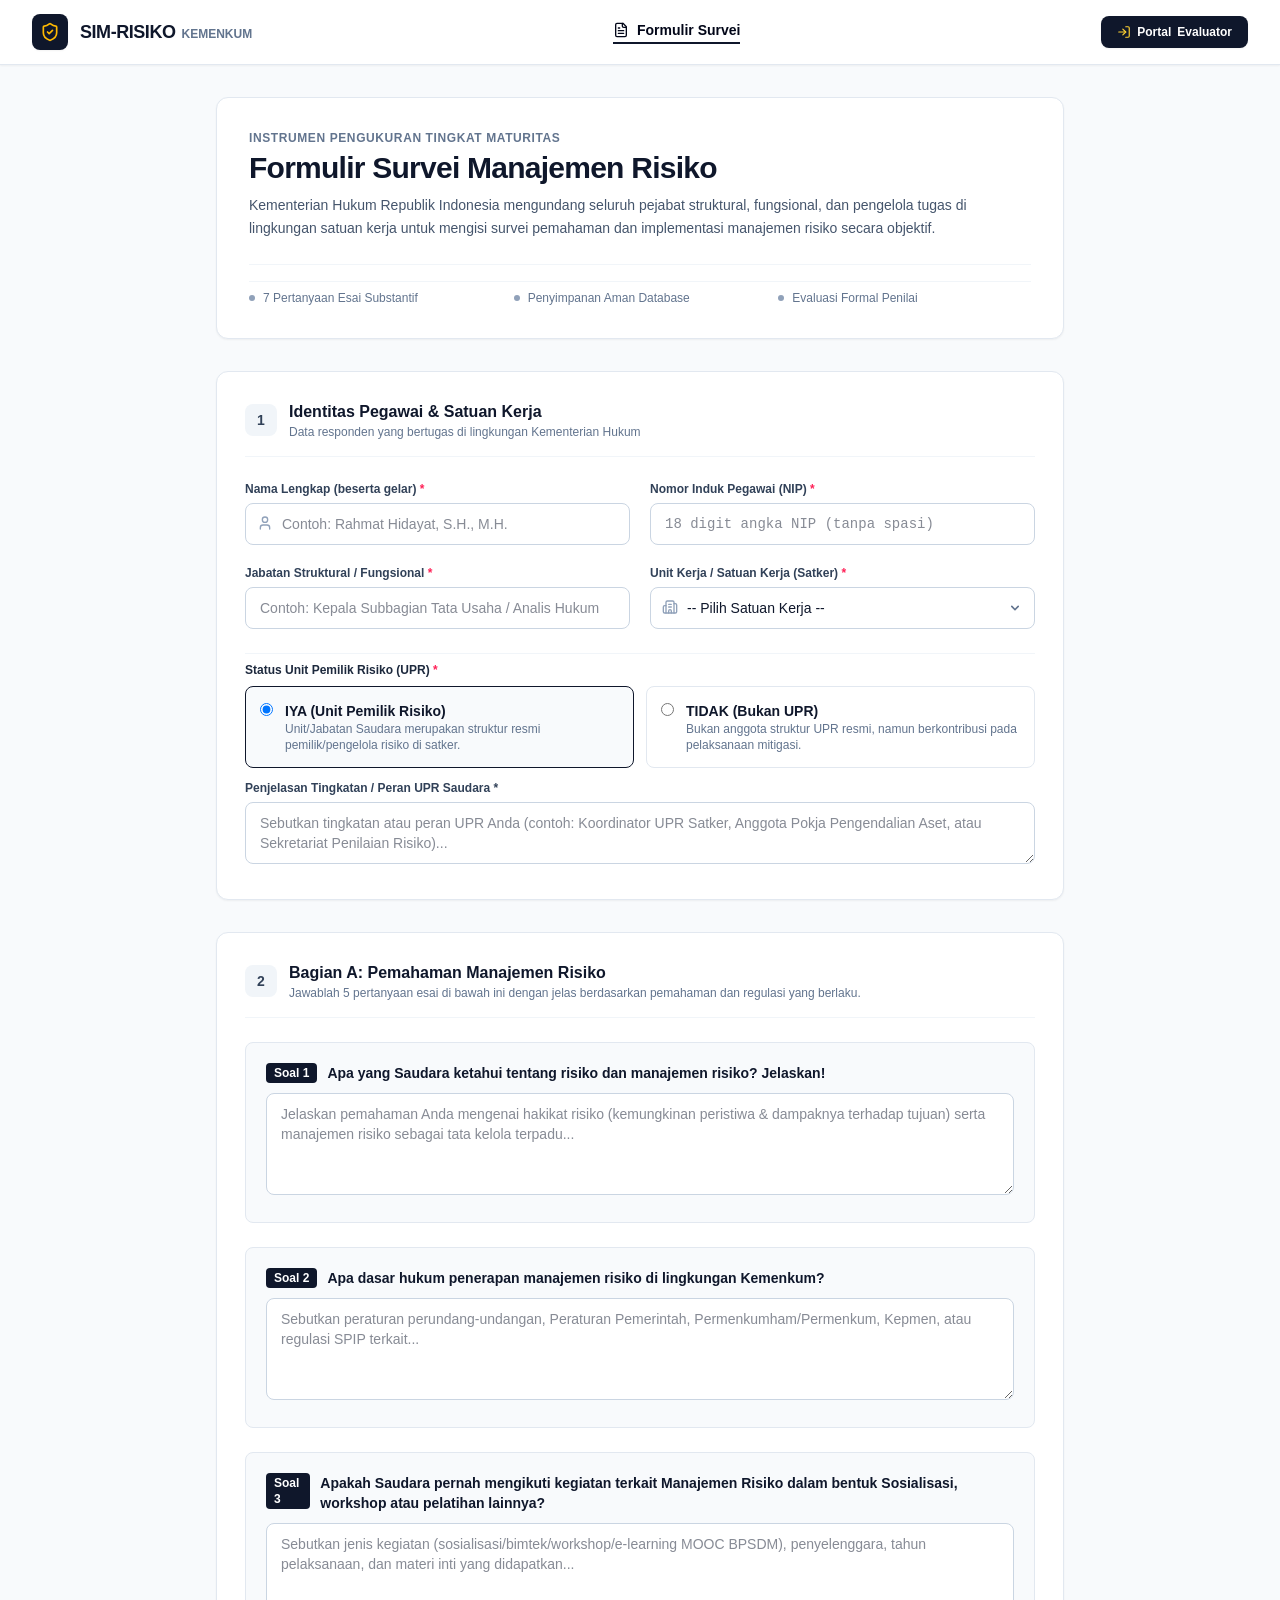
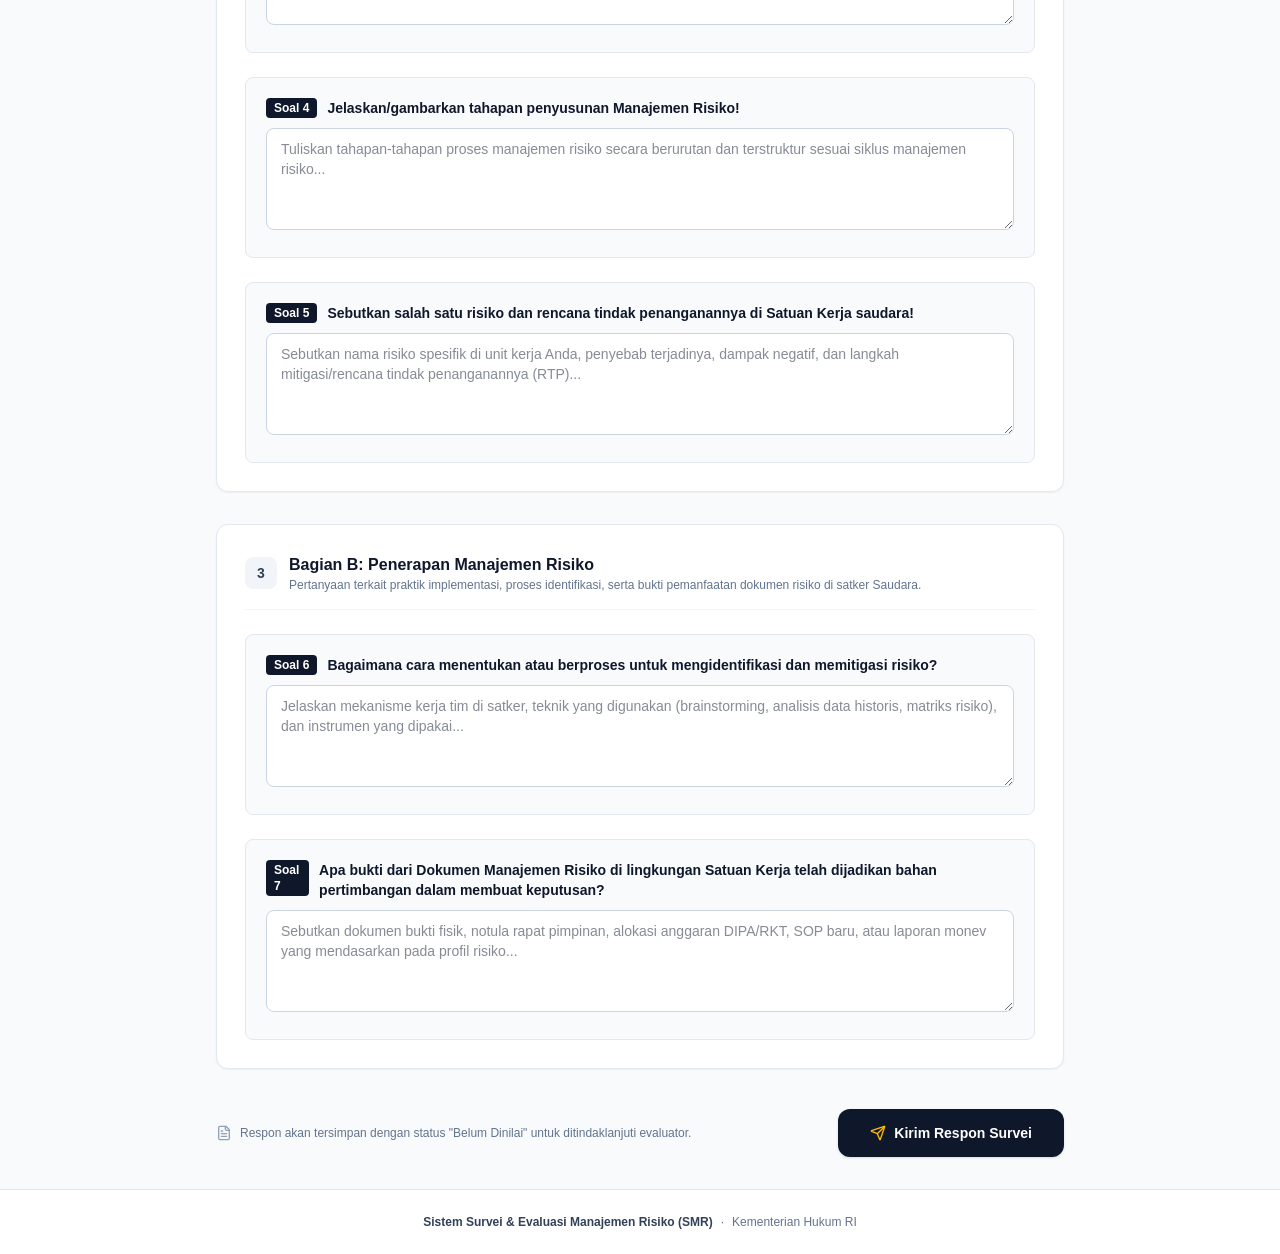
==== commit d944719d: "feat(eval): update scoring logic and assessment flow - Update scoring scale to 1-10 with new thresho" ====
--- a/docs/index.html
+++ b/docs/index.html
@@ -12,8 +12,8 @@
     <link rel="preconnect" href="https://fonts.googleapis.com">
     <link rel="preconnect" href="https://fonts.gstatic.com" crossorigin>
     <link href="https://fonts.googleapis.com/css2?family=Plus+Jakarta+Sans:wght@400;500;600;700;800&family=JetBrains+Mono:wght@400;500;600&display=swap" rel="stylesheet">
-    <script type="module" crossorigin src="./assets/index-CujzG0ug.js"></script>
-    <link rel="stylesheet" crossorigin href="./assets/index-K5PXoMBp.css">
+    <script type="module" crossorigin src="./assets/index-jZS9eKU8.js"></script>
+    <link rel="stylesheet" crossorigin href="./assets/index-DFqqoliq.css">
   </head>
   <body class="bg-slate-50 text-slate-800 antialiased font-sans">
     <div id="root"></div>
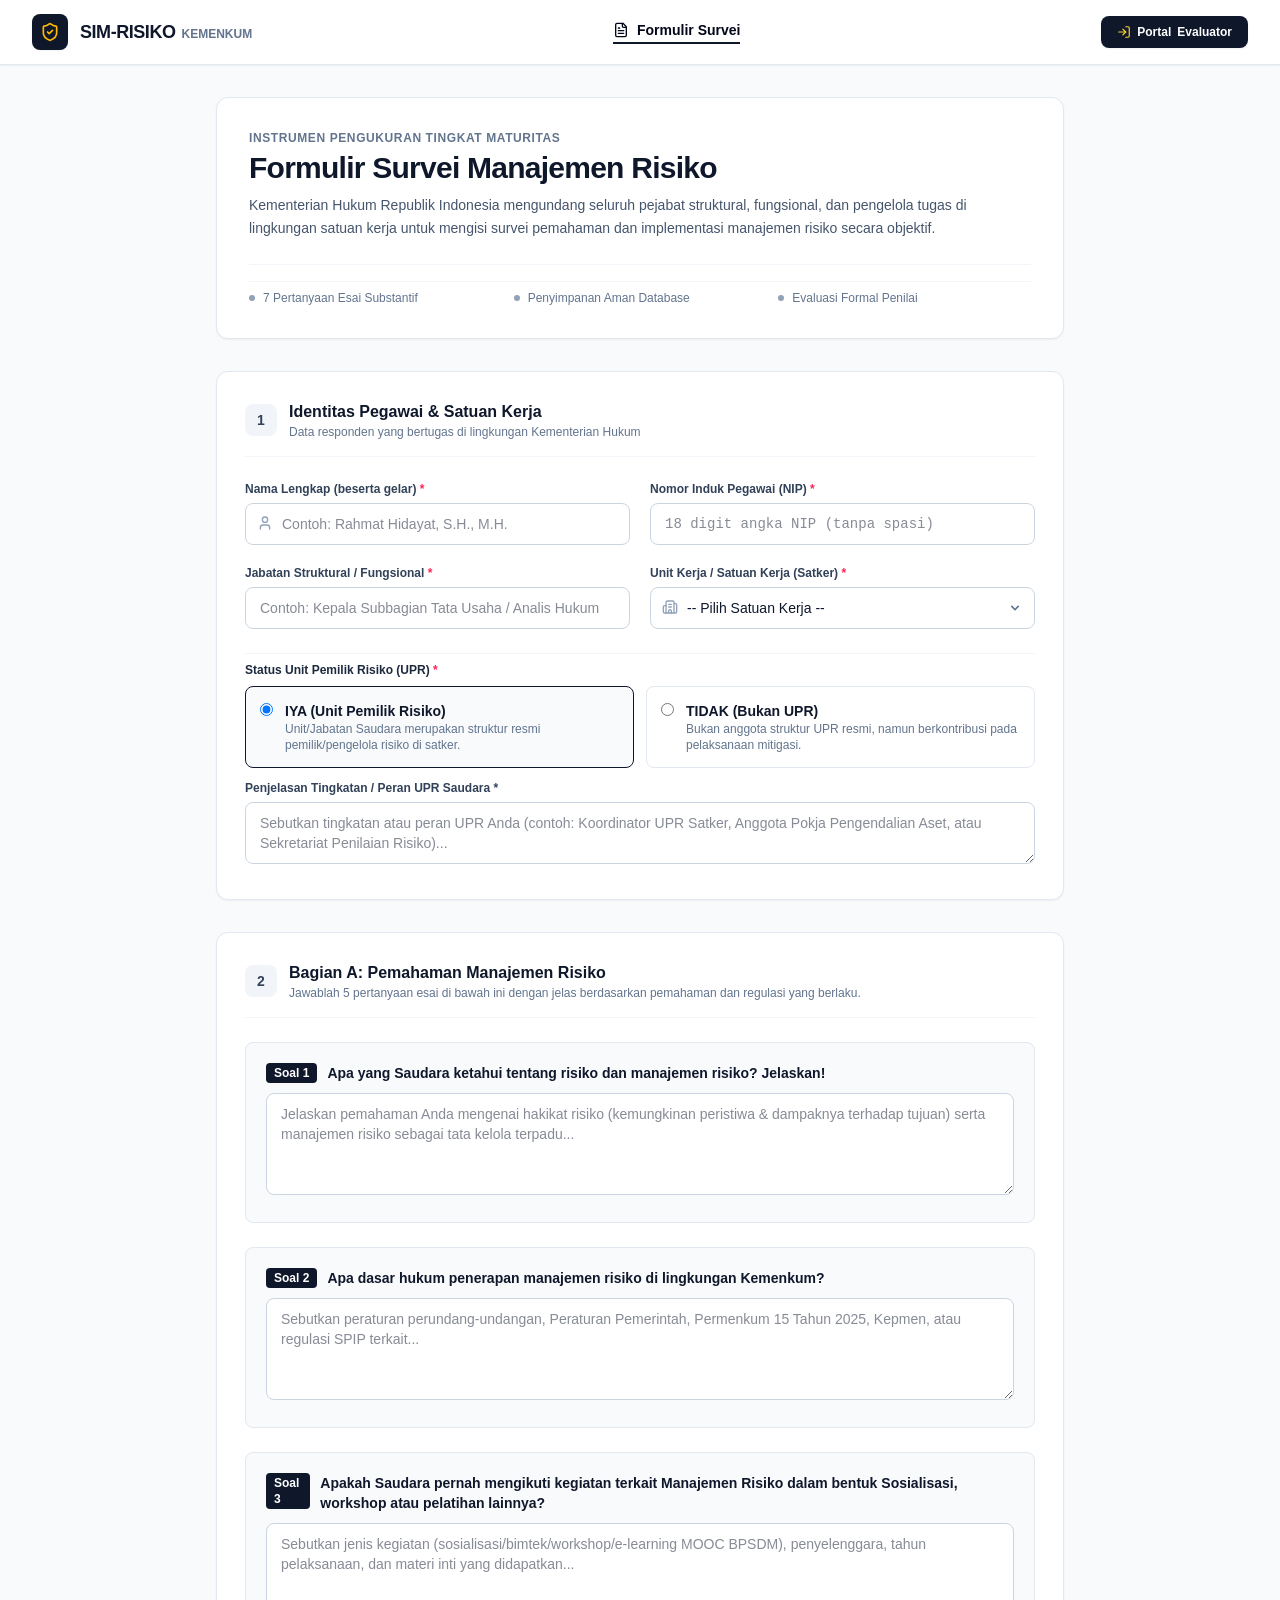
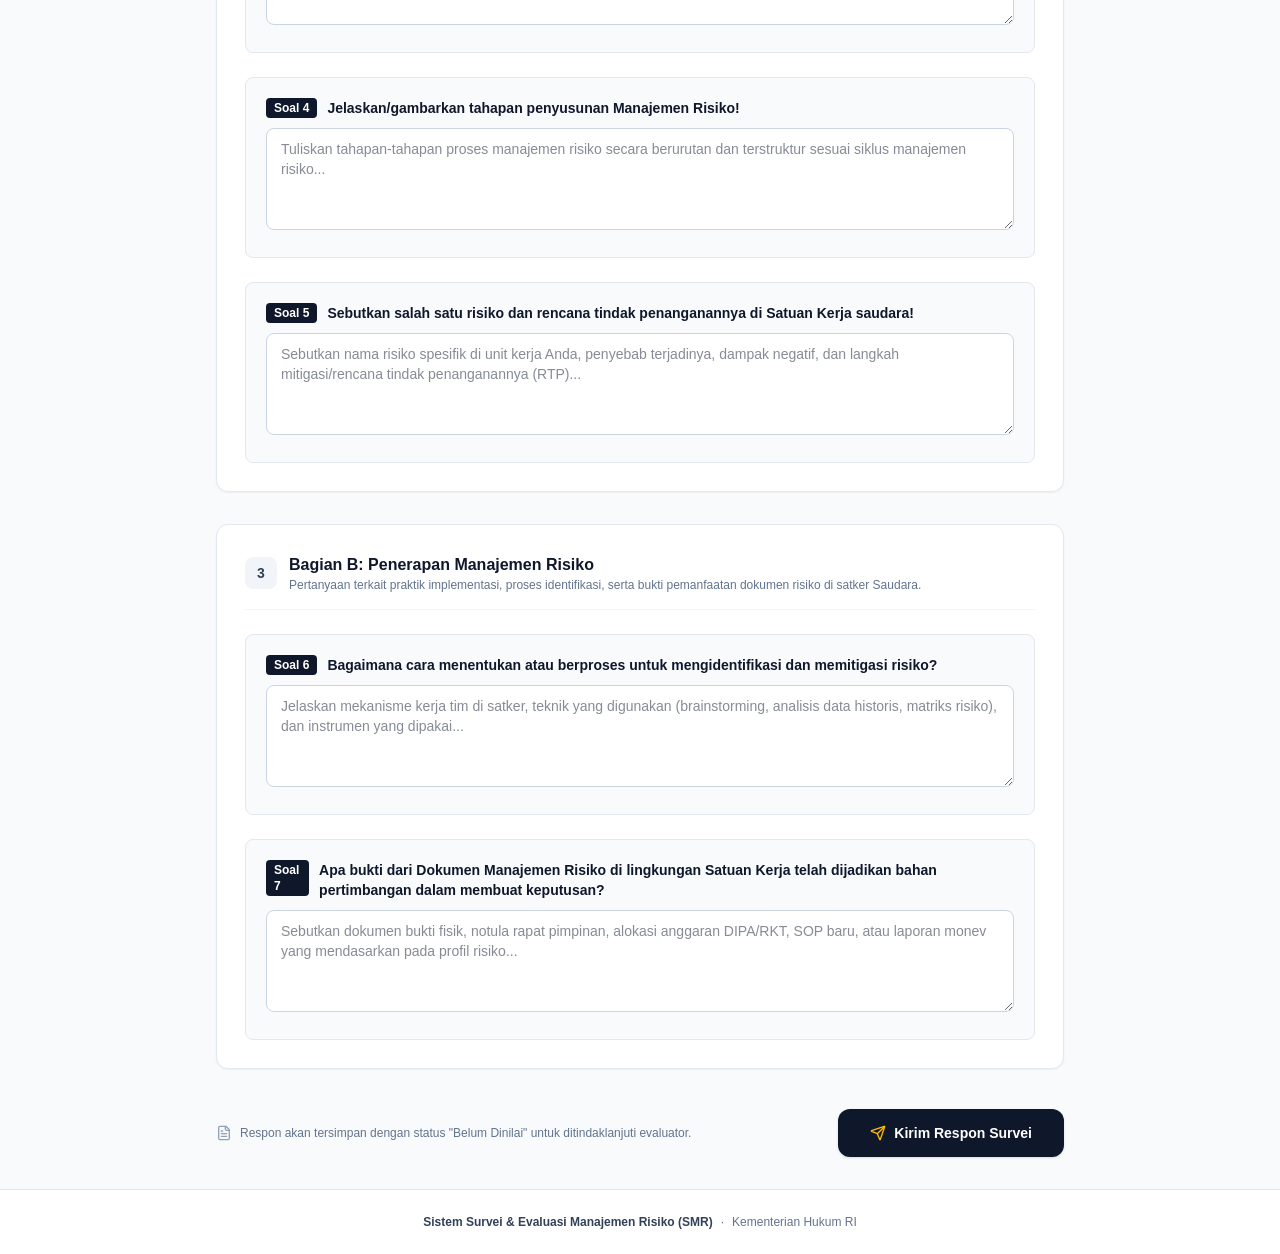
==== commit a39572eb: "feat: update legal references to Permenkum 15/2025 Updated mock data, question metadata, and placeho" ====
--- a/docs/index.html
+++ b/docs/index.html
@@ -12,8 +12,8 @@
     <link rel="preconnect" href="https://fonts.googleapis.com">
     <link rel="preconnect" href="https://fonts.gstatic.com" crossorigin>
     <link href="https://fonts.googleapis.com/css2?family=Plus+Jakarta+Sans:wght@400;500;600;700;800&family=JetBrains+Mono:wght@400;500;600&display=swap" rel="stylesheet">
-    <script type="module" crossorigin src="./assets/index-jZS9eKU8.js"></script>
-    <link rel="stylesheet" crossorigin href="./assets/index-DFqqoliq.css">
+    <script type="module" crossorigin src="./assets/index-G3RUNNU4.js"></script>
+    <link rel="stylesheet" crossorigin href="./assets/index-BfaCAEzR.css">
   </head>
   <body class="bg-slate-50 text-slate-800 antialiased font-sans">
     <div id="root"></div>
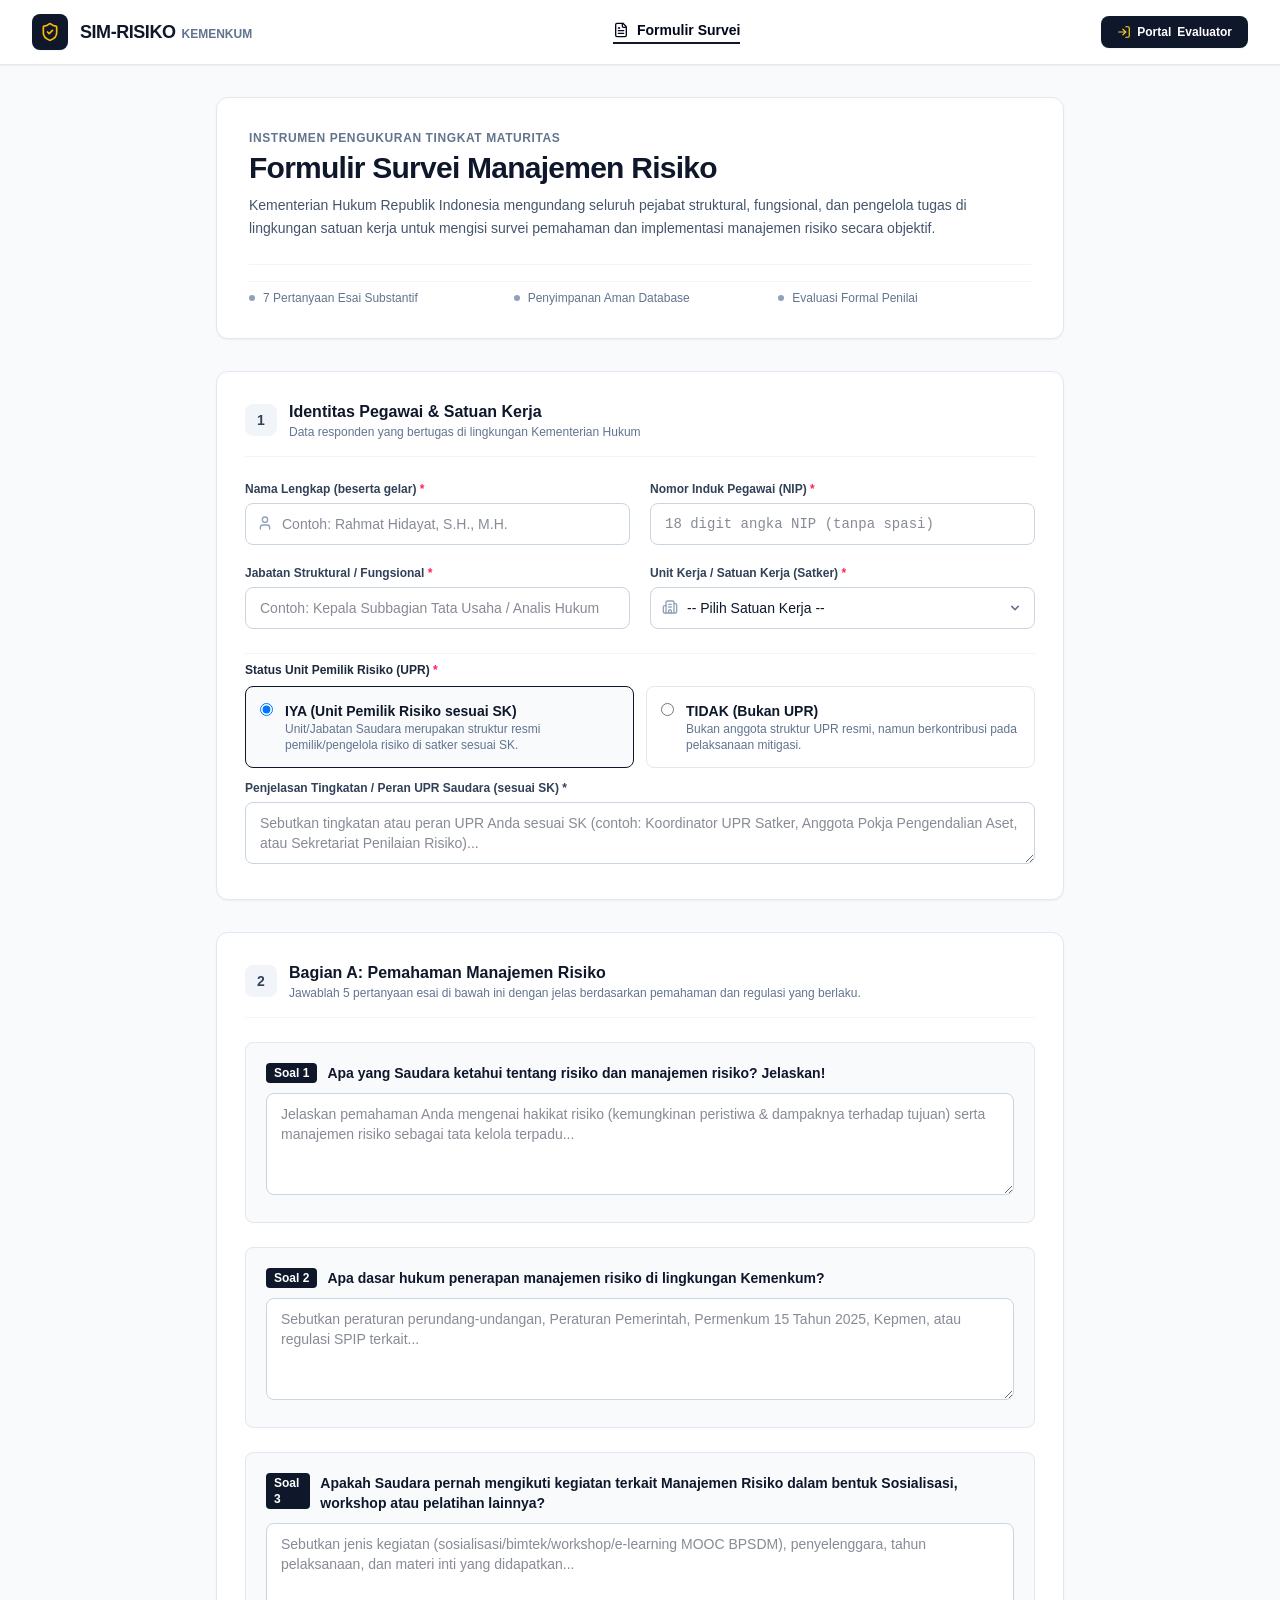
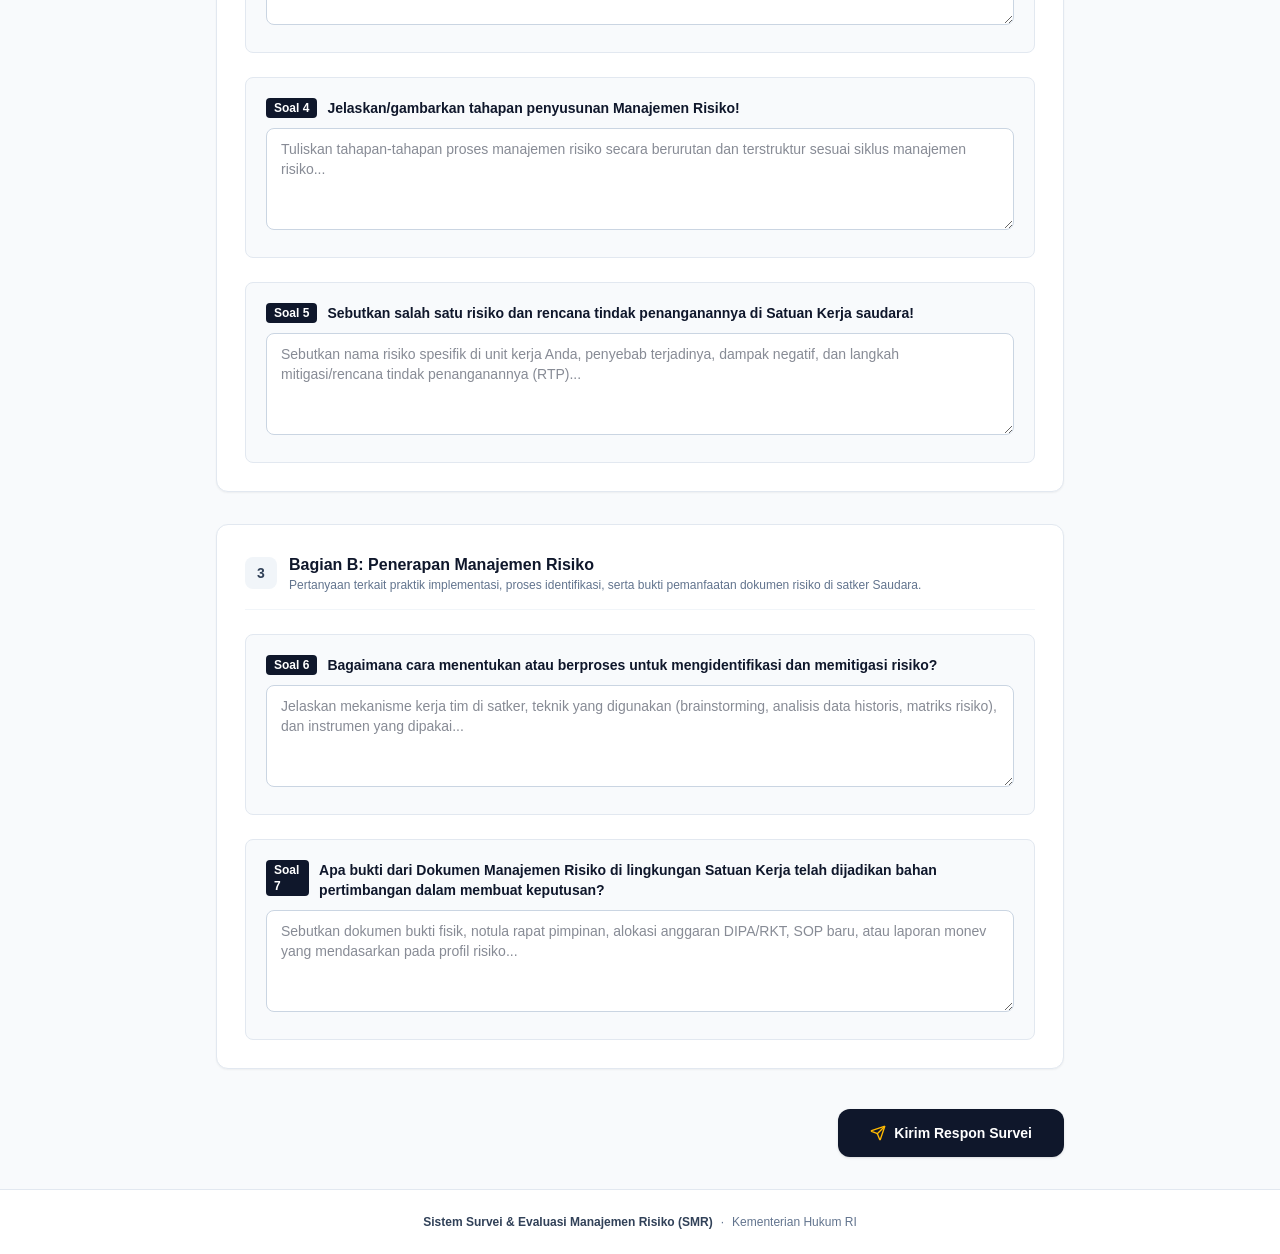
==== commit 52248009: "feat: add email notifications for survey and evaluation - Implement evaluation summary emailing in w" ====
--- a/docs/index.html
+++ b/docs/index.html
@@ -12,8 +12,8 @@
     <link rel="preconnect" href="https://fonts.googleapis.com">
     <link rel="preconnect" href="https://fonts.gstatic.com" crossorigin>
     <link href="https://fonts.googleapis.com/css2?family=Plus+Jakarta+Sans:wght@400;500;600;700;800&family=JetBrains+Mono:wght@400;500;600&display=swap" rel="stylesheet">
-    <script type="module" crossorigin src="./assets/index-G3RUNNU4.js"></script>
-    <link rel="stylesheet" crossorigin href="./assets/index-BfaCAEzR.css">
+    <script type="module" crossorigin src="./assets/index-DG1bIs61.js"></script>
+    <link rel="stylesheet" crossorigin href="./assets/index-C4ZKRYG5.css">
   </head>
   <body class="bg-slate-50 text-slate-800 antialiased font-sans">
     <div id="root"></div>
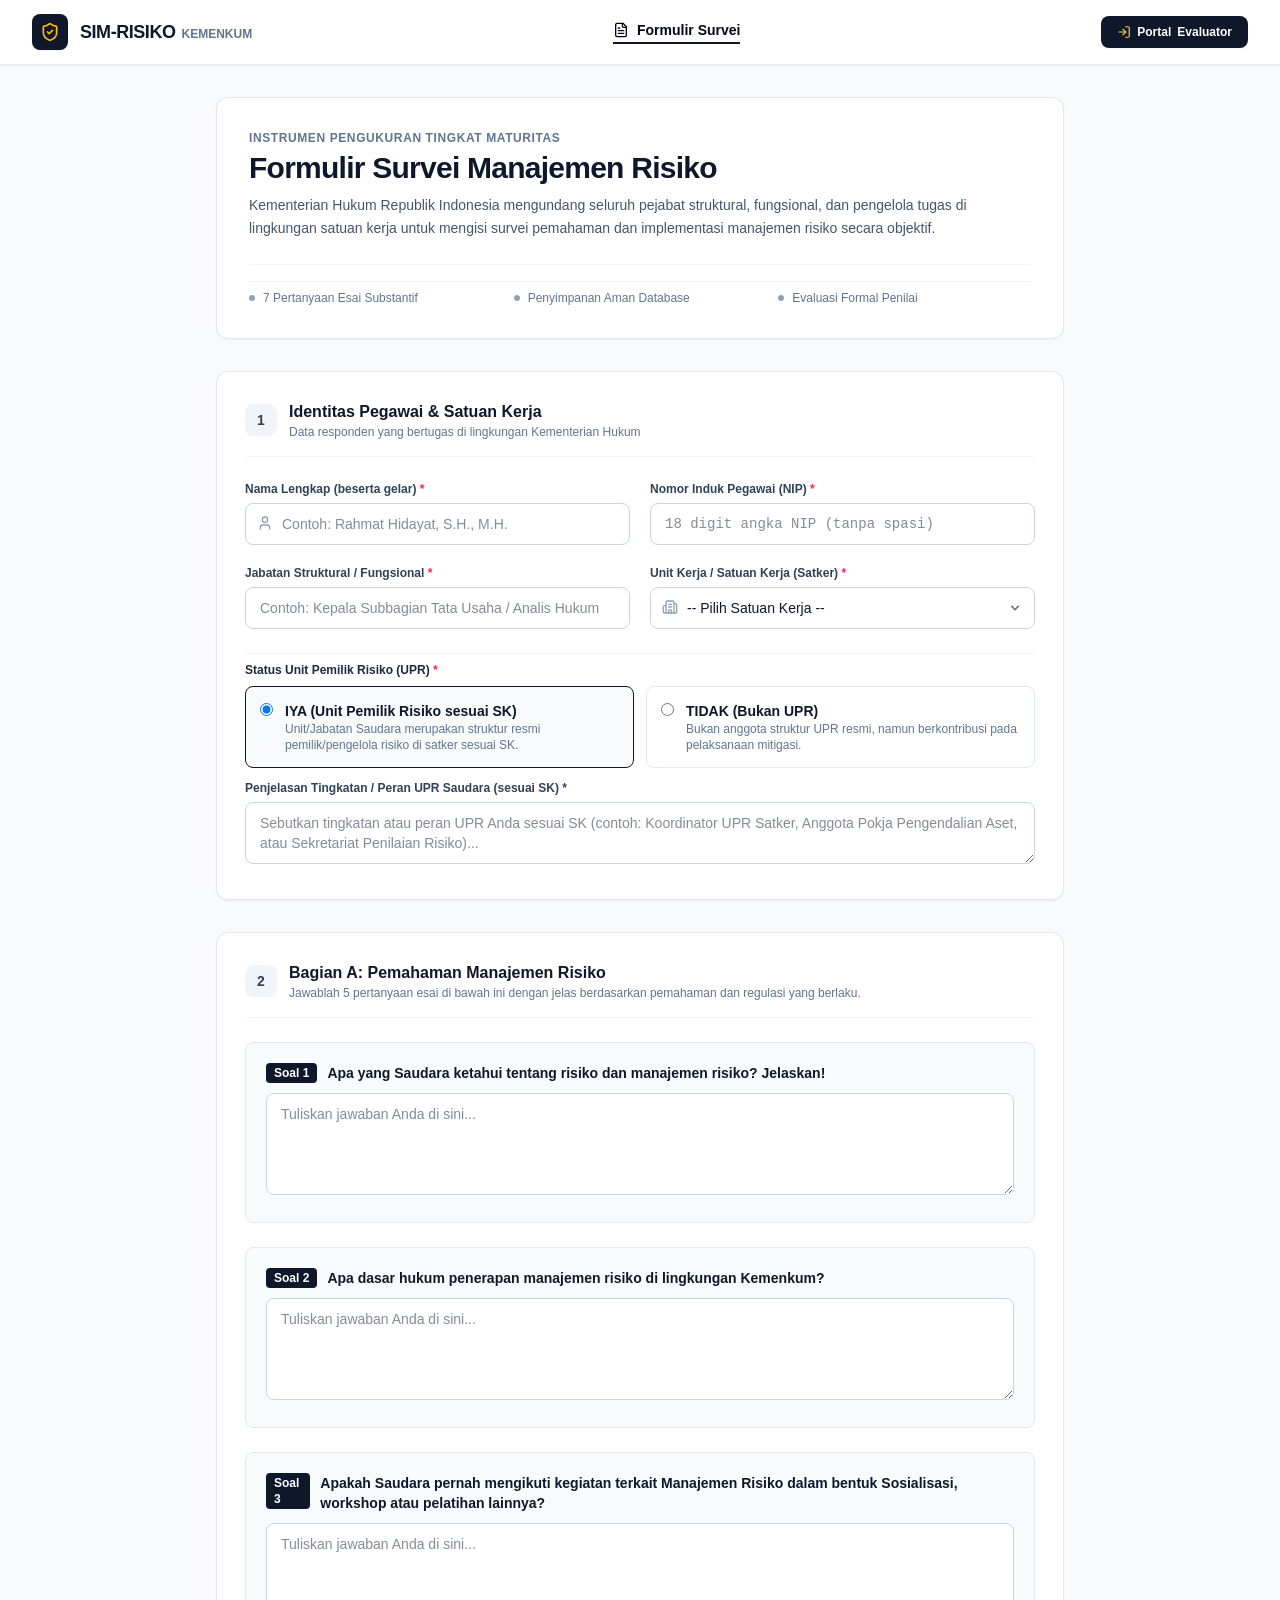
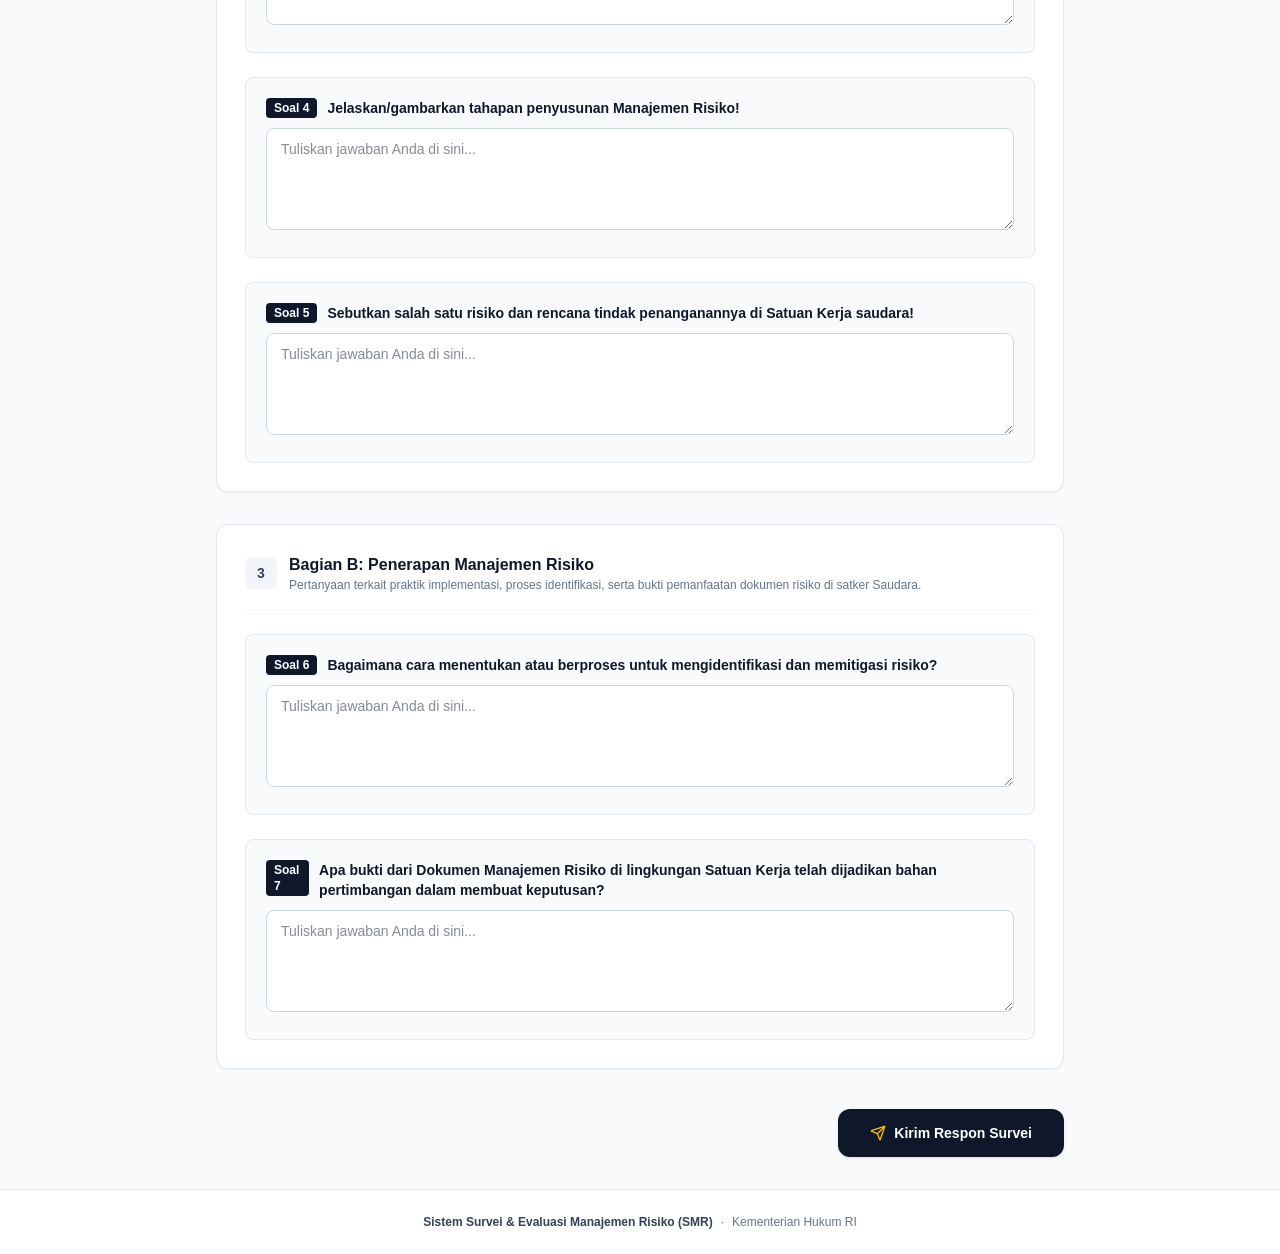
==== commit e67c69c2: "chore: update app build assets and placeholders Refactor question placeholders for clarity and updat" ====
--- a/docs/index.html
+++ b/docs/index.html
@@ -12,7 +12,7 @@
     <link rel="preconnect" href="https://fonts.googleapis.com">
     <link rel="preconnect" href="https://fonts.gstatic.com" crossorigin>
     <link href="https://fonts.googleapis.com/css2?family=Plus+Jakarta+Sans:wght@400;500;600;700;800&family=JetBrains+Mono:wght@400;500;600&display=swap" rel="stylesheet">
-    <script type="module" crossorigin src="./assets/index-DG1bIs61.js"></script>
+    <script type="module" crossorigin src="./assets/index-lJ7hIk-t.js"></script>
     <link rel="stylesheet" crossorigin href="./assets/index-C4ZKRYG5.css">
   </head>
   <body class="bg-slate-50 text-slate-800 antialiased font-sans">
